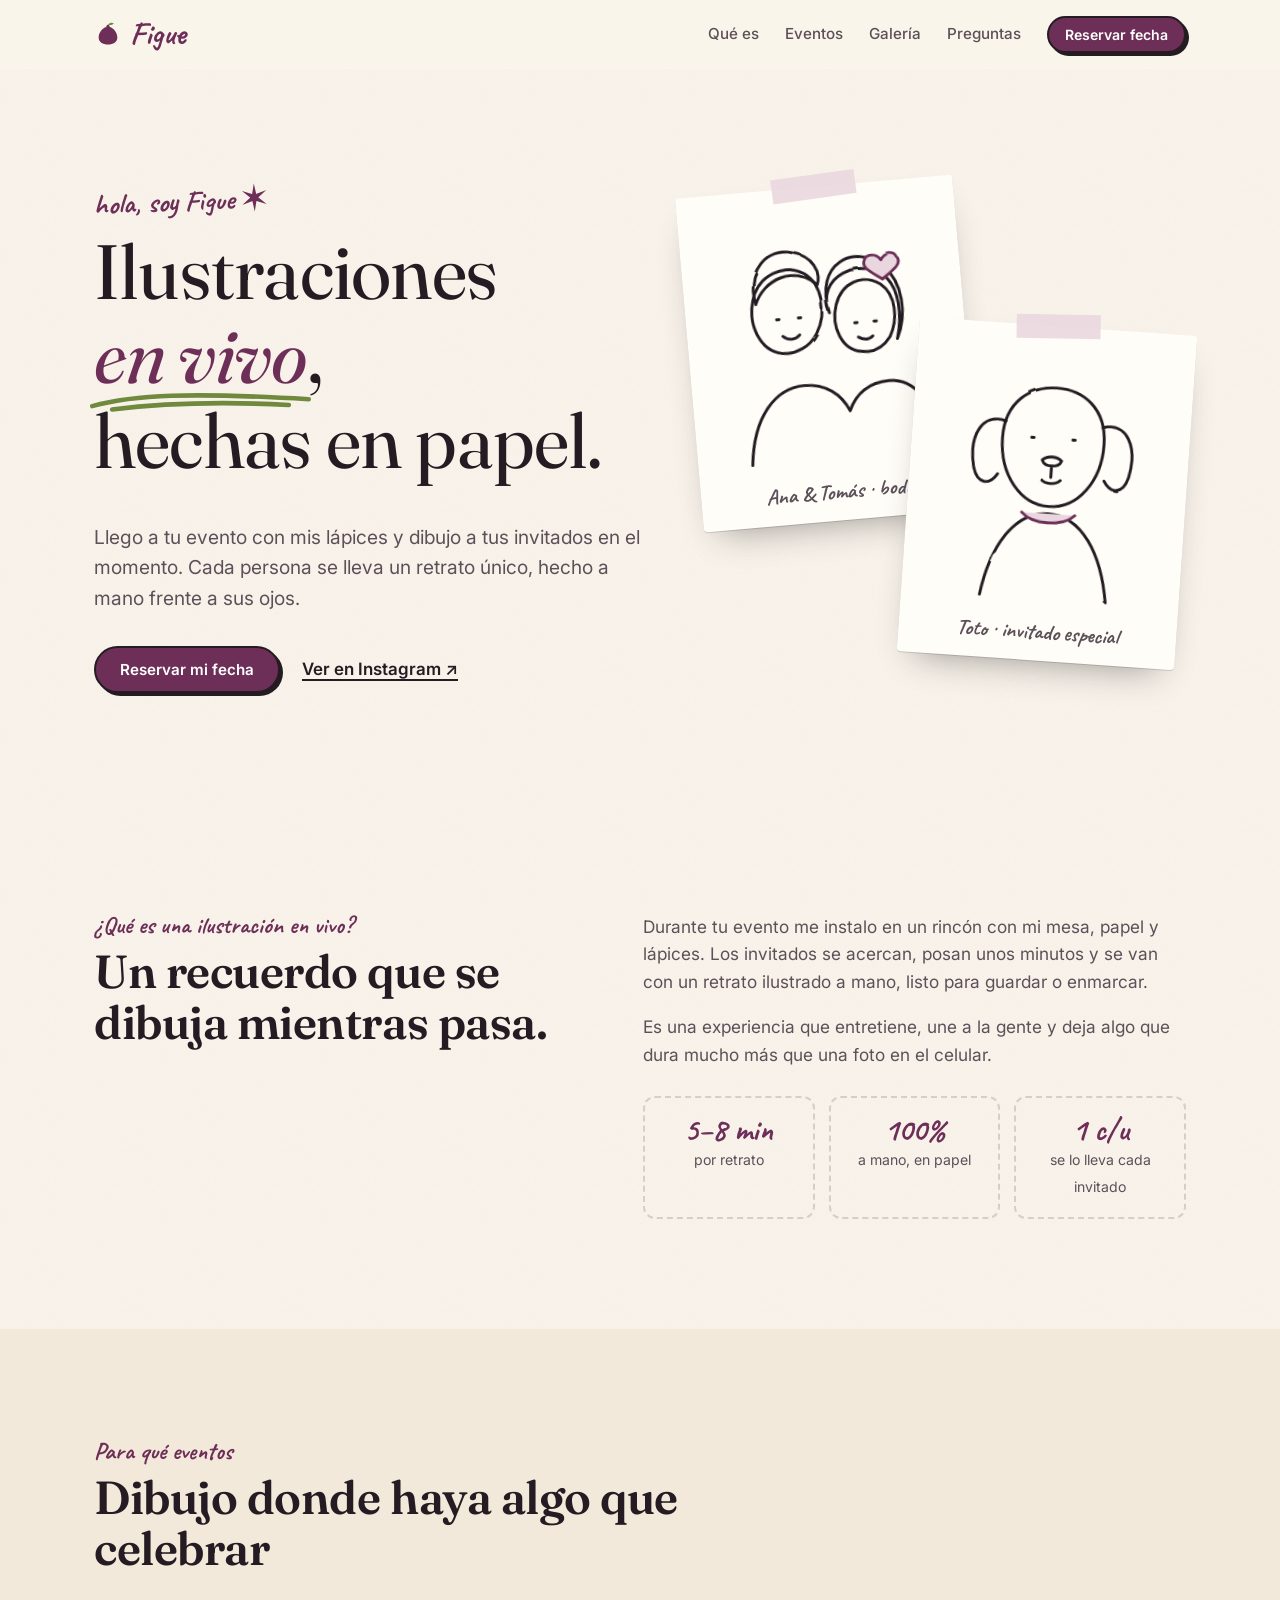
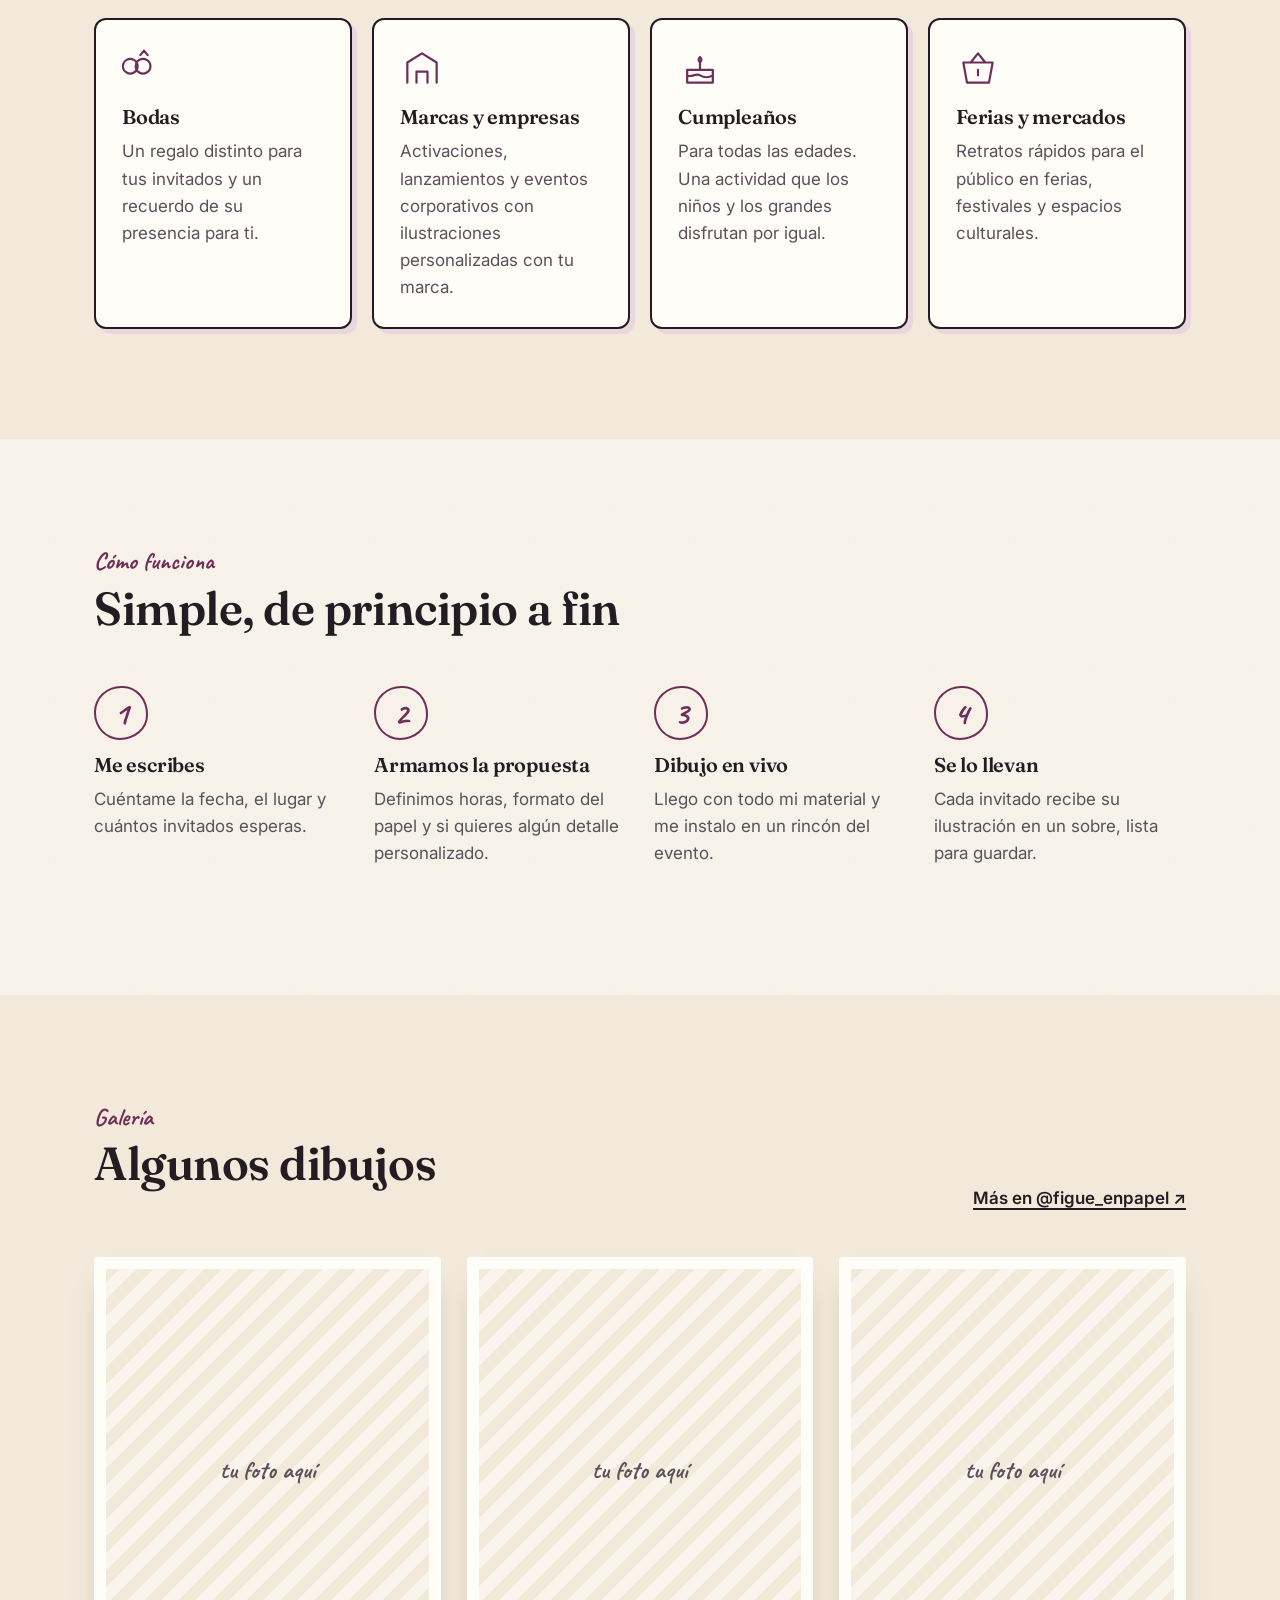
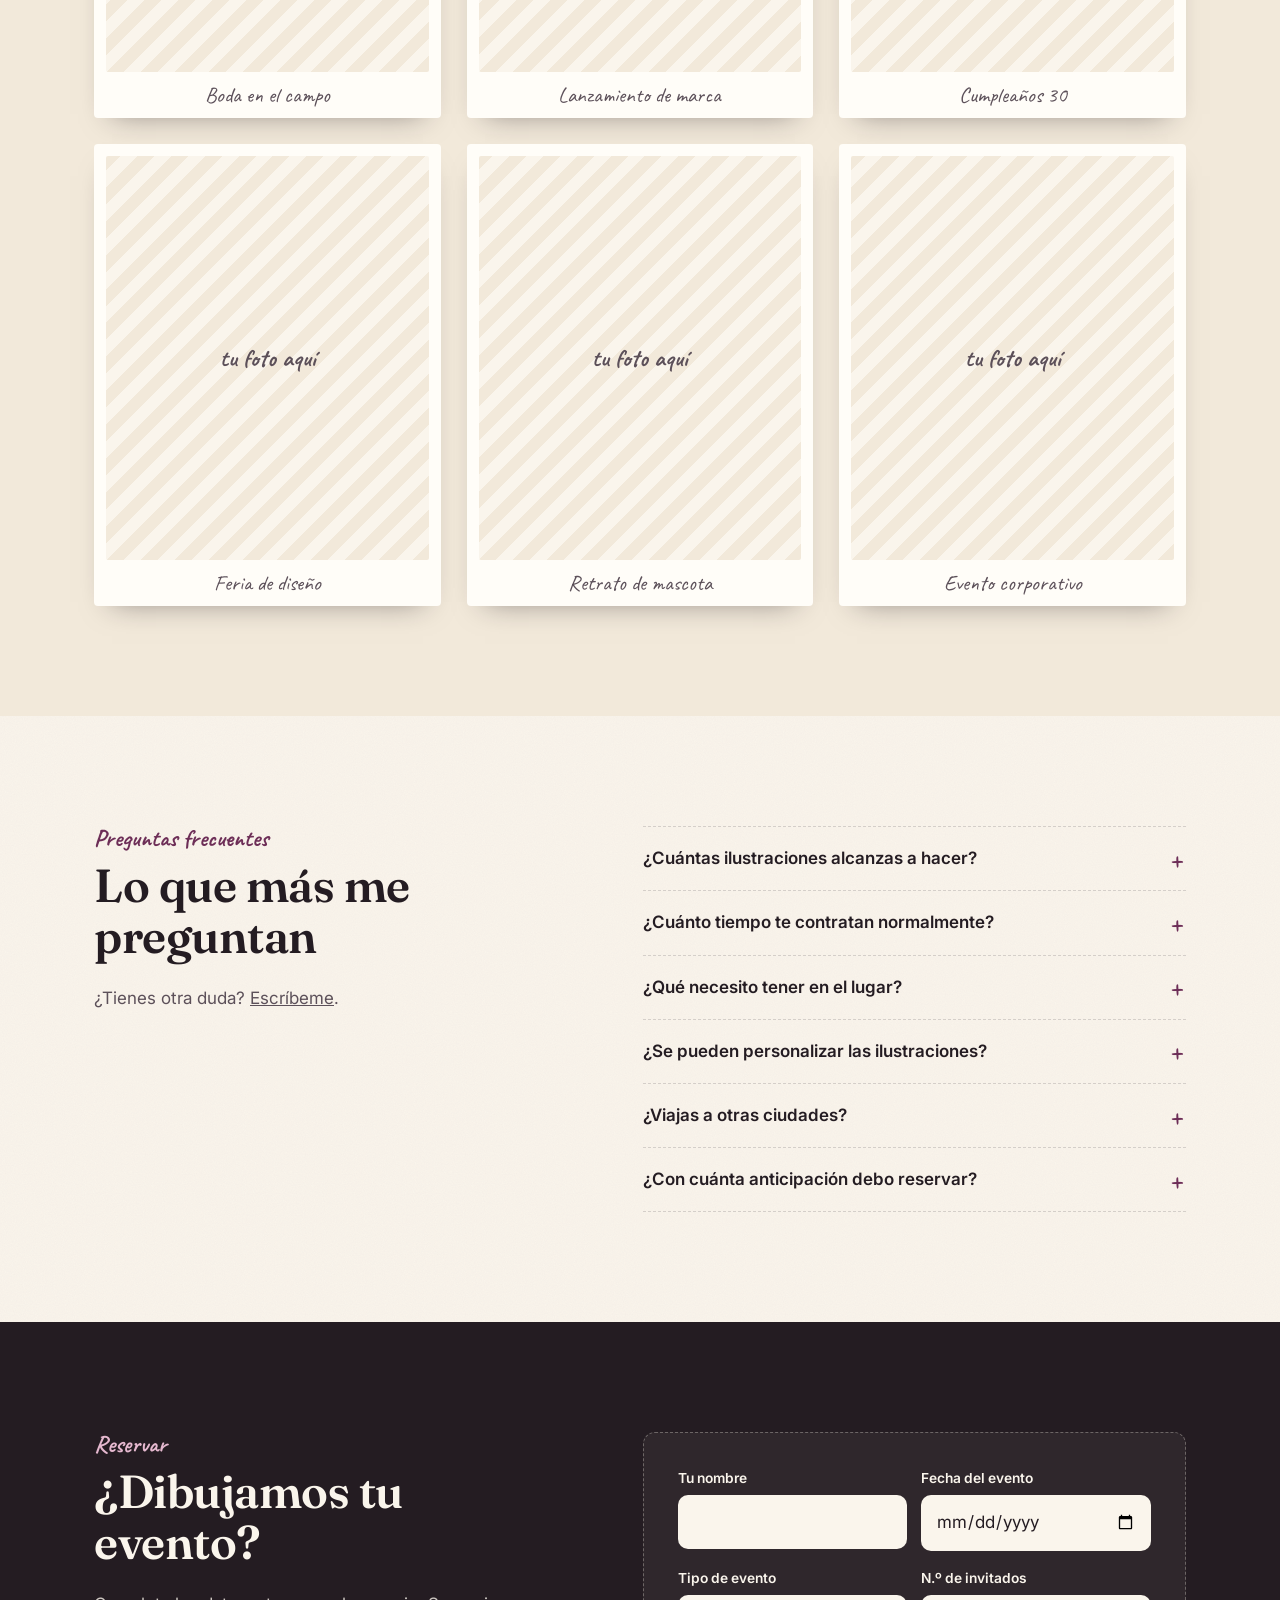
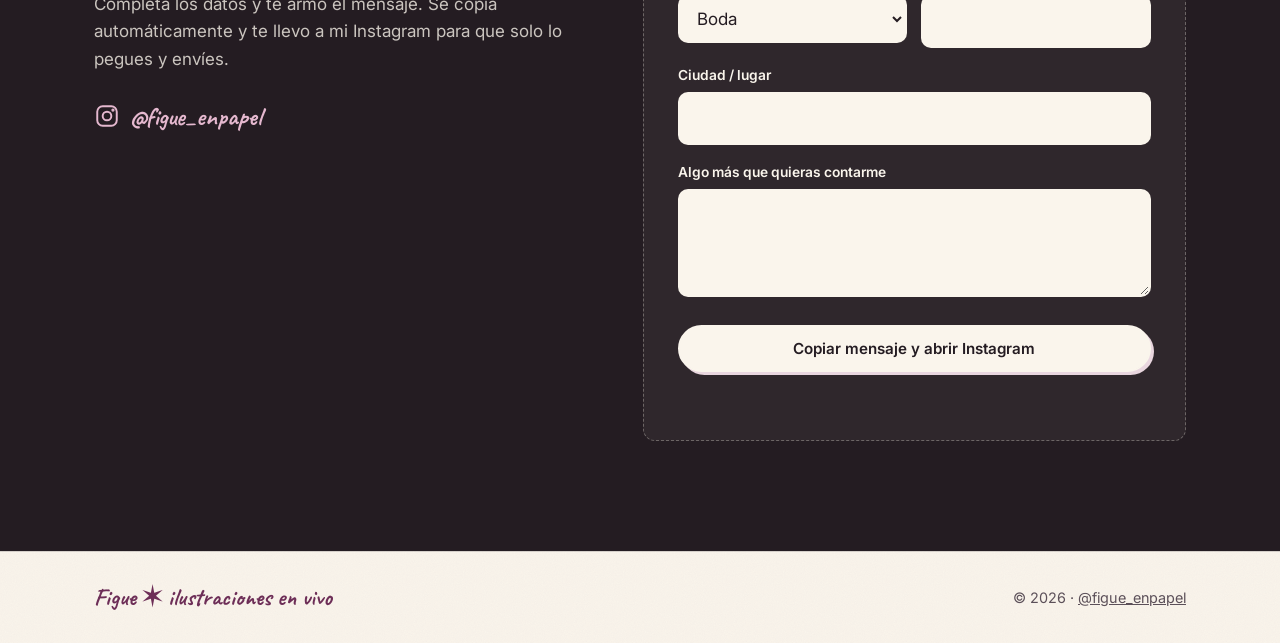
==== figue/index.html @ 2aced339 "Sitio web de Figue: ilustraciones en vivo Co-Authored-By: Claude Opus 5.5 <noreply@anthropic.com> Cl" ====
<!doctype html>
<html lang="es">
<head>
  <meta charset="utf-8">
  <meta name="viewport" content="width=device-width, initial-scale=1">
  <title>Figue — Ilustraciones en vivo</title>
  <meta name="description" content="Figue dibuja a tus invitados en vivo, en papel. Ilustraciones en vivo para bodas, eventos de marca, cumpleaños y celebraciones.">
  <meta property="og:title" content="Figue — Ilustraciones en vivo">
  <meta property="og:description" content="Retratos dibujados a mano, en vivo, durante tu evento. Un recuerdo en papel para cada invitado.">
  <meta property="og:type" content="website">
  <link rel="icon" href="favicon.svg" type="image/svg+xml">
  <link rel="preconnect" href="https://fonts.googleapis.com">
  <link rel="preconnect" href="https://fonts.gstatic.com" crossorigin>
  <link href="https://fonts.googleapis.com/css2?family=Caveat:wght@500;700&family=Fraunces:ital,opsz,wght@0,9..144,400;0,9..144,600;1,9..144,400&family=Inter:wght@400;500;600&display=swap" rel="stylesheet">
  <link rel="stylesheet" href="styles.css">
</head>
<body>
  <a class="skip" href="#contenido">Saltar al contenido</a>

  <!-- Trazos reutilizables -->
  <svg width="0" height="0" style="position:absolute" aria-hidden="true">
    <defs>
      <filter id="rough"><feTurbulence type="fractalNoise" baseFrequency=".03" numOctaves="2" seed="4"/><feDisplacementMap in="SourceGraphic" scale="2.2"/></filter>
    </defs>
  </svg>

  <header class="nav" id="top">
    <div class="wrap nav__inner">
      <a href="#top" class="brand" aria-label="Figue, inicio">
        <svg class="brand__fig" viewBox="0 0 48 48" aria-hidden="true"><path d="M24 8c-2 0-3 2-3 4-7 2-13 10-13 18 0 8 7 12 16 12s16-4 16-12c0-8-6-16-13-18 0-2-1-4-3-4z" fill="currentColor"/><path d="M24 8c3-4 8-4 10-2-3 3-7 3-10 2z" fill="var(--leaf)"/></svg>
        Figue
      </a>
      <button class="nav__toggle" aria-expanded="false" aria-controls="menu" aria-label="Abrir menú"><span></span><span></span></button>
      <nav id="menu" class="nav__menu" aria-label="Principal">
        <a href="#que-es">Qué es</a>
        <a href="#eventos">Eventos</a>
        <a href="#galeria">Galería</a>
        <a href="#preguntas">Preguntas</a>
        <a href="#reservar" class="btn btn--small">Reservar fecha</a>
      </nav>
    </div>
  </header>

  <main id="contenido">
    <!-- HERO -->
    <section class="hero">
      <div class="wrap hero__inner">
        <div class="hero__text">
          <p class="hand hero__kicker">hola, soy Figue ✶</p>
          <h1>Ilustraciones <span class="underline">en vivo</span>,<br>hechas en papel.</h1>
          <p class="hero__lead">Llego a tu evento con mis lápices y dibujo a tus invitados en el momento. Cada persona se lleva un retrato único, hecho a mano frente a sus ojos.</p>
          <div class="hero__cta">
            <a href="#reservar" class="btn">Reservar mi fecha</a>
            <a href="https://www.instagram.com/figue_enpapel/" class="link" target="_blank" rel="noopener">Ver en Instagram ↗</a>
          </div>
        </div>
        <div class="hero__art" aria-hidden="true">
          <figure class="paper paper--a">
            <span class="tape"></span>
            <svg viewBox="0 0 200 220" class="sketch">
              <!-- pareja -->
              <path d="M62 120c-18-4-26-26-20-46 6-20 28-28 44-18 14 10 16 34 6 50-6 10-18 16-30 14z"/>
              <path d="M44 78c8-20 34-30 52-12 4-10-2-24-18-28-20-6-40 10-34 40z"/>
              <path d="M60 92h2M78 92h2M64 106c4 4 10 4 14 0"/>
              <path d="M128 124c-16-2-24-22-18-40 6-18 24-24 38-14 12 10 12 30 4 44-6 8-14 12-24 10z"/>
              <path d="M104 90c-10-30 30-46 50-24 8 10 10 30 4 50 10-20 8-46-6-60-22-22-58-8-48 34z"/>
              <path d="M124 100h2M140 100h2M126 112c4 3 9 3 12 0"/>
              <path d="M30 210c4-40 24-62 48-62 18 0 30 10 36 24 6-14 18-22 34-22 22 0 36 22 40 60"/>
              <path d="M150 50c4-6 12-6 14 0 2 6-6 10-14 16-8-6-16-10-14-16 2-6 10-6 14 0z" class="accent"/>
            </svg>
            <figcaption class="hand">Ana & Tomás · boda</figcaption>
          </figure>
          <figure class="paper paper--b">
            <span class="tape"></span>
            <svg viewBox="0 0 200 220" class="sketch">
              <!-- perro -->
              <path d="M60 80c0-30 20-44 42-44s42 14 42 44c0 30-18 54-42 54S60 110 60 80z"/>
              <path d="M62 66c-20-6-30 14-24 40 4 14 14 14 20 4M142 66c20-6 30 14 24 40-4 14-14 14-20 4"/>
              <path d="M84 78h2M118 78h2"/>
              <path d="M94 96c4-4 12-4 16 0-2 6-14 6-16 0zM102 102v8M94 112c4 4 12 4 16 0"/>
              <path d="M50 210c6-40 24-70 52-70s46 30 52 70"/>
              <path d="M80 140c10 10 34 10 44 0" class="accent"/>
            </svg>
            <figcaption class="hand">Toto · invitado especial</figcaption>
          </figure>
        </div>
      </div>
    </section>

    <!-- QUÉ ES -->
    <section class="section" id="que-es">
      <div class="wrap split">
        <div>
          <p class="eyebrow">¿Qué es una ilustración en vivo?</p>
          <h2>Un recuerdo que se dibuja mientras pasa.</h2>
        </div>
        <div class="prose">
          <p>Durante tu evento me instalo en un rincón con mi mesa, papel y lápices. Los invitados se acercan, posan unos minutos y se van con un retrato ilustrado a mano, listo para guardar o enmarcar.</p>
          <p>Es una experiencia que entretiene, une a la gente y deja algo que dura mucho más que una foto en el celular.</p>
          <ul class="facts">
            <li><strong class="hand">5–8 min</strong><span>por retrato</span></li>
            <li><strong class="hand">100%</strong><span>a mano, en papel</span></li>
            <li><strong class="hand">1 c/u</strong><span>se lo lleva cada invitado</span></li>
          </ul>
        </div>
      </div>
    </section>

    <!-- EVENTOS -->
    <section class="section section--tint" id="eventos">
      <div class="wrap">
        <header class="section__head">
          <p class="eyebrow">Para qué eventos</p>
          <h2>Dibujo donde haya algo que celebrar</h2>
        </header>
        <div class="events">
          <article class="event">
            <svg viewBox="0 0 48 48" class="event__icon" aria-hidden="true"><path d="M17 22a8 8 0 1 0 0 .1M31 22a8 8 0 1 0 0 .1M20 10l4-5 4 5"/></svg>
            <h3>Bodas</h3>
            <p>Un regalo distinto para tus invitados y un recuerdo de su presencia para ti.</p>
          </article>
          <article class="event">
            <svg viewBox="0 0 48 48" class="event__icon" aria-hidden="true"><path d="M8 40V18l16-10 16 10v22M18 40V28h12v12"/></svg>
            <h3>Marcas y empresas</h3>
            <p>Activaciones, lanzamientos y eventos corporativos con ilustraciones personalizadas con tu marca.</p>
          </article>
          <article class="event">
            <svg viewBox="0 0 48 48" class="event__icon" aria-hidden="true"><path d="M10 40V26h28v14zM10 32c5 3 9-3 14 0s9 3 14 0M24 26v-8M24 12c-2 2-2 4 0 6 2-2 2-4 0-6z"/></svg>
            <h3>Cumpleaños</h3>
            <p>Para todas las edades. Una actividad que los niños y los grandes disfrutan por igual.</p>
          </article>
          <article class="event">
            <svg viewBox="0 0 48 48" class="event__icon" aria-hidden="true"><path d="M8 18h32l-4 22H12zM16 18l8-10 8 10M24 26v6"/></svg>
            <h3>Ferias y mercados</h3>
            <p>Retratos rápidos para el público en ferias, festivales y espacios culturales.</p>
          </article>
        </div>
      </div>
    </section>

    <!-- CÓMO FUNCIONA -->
    <section class="section" id="como">
      <div class="wrap">
        <header class="section__head">
          <p class="eyebrow">Cómo funciona</p>
          <h2>Simple, de principio a fin</h2>
        </header>
        <ol class="steps">
          <li><span class="hand step__n">1</span><h3>Me escribes</h3><p>Cuéntame la fecha, el lugar y cuántos invitados esperas.</p></li>
          <li><span class="hand step__n">2</span><h3>Armamos la propuesta</h3><p>Definimos horas, formato del papel y si quieres algún detalle personalizado.</p></li>
          <li><span class="hand step__n">3</span><h3>Dibujo en vivo</h3><p>Llego con todo mi material y me instalo en un rincón del evento.</p></li>
          <li><span class="hand step__n">4</span><h3>Se lo llevan</h3><p>Cada invitado recibe su ilustración en un sobre, lista para guardar.</p></li>
        </ol>
      </div>
    </section>

    <!-- GALERÍA -->
    <section class="section section--tint" id="galeria">
      <div class="wrap">
        <header class="section__head section__head--row">
          <div>
            <p class="eyebrow">Galería</p>
            <h2>Algunos dibujos</h2>
          </div>
          <a href="https://www.instagram.com/figue_enpapel/" class="link" target="_blank" rel="noopener">Más en @figue_enpapel ↗</a>
        </header>
        <!-- Reemplaza cada .shot por una <img src="img/....jpg" alt="..."> con fotos reales -->
        <div class="gallery">
          <figure class="shot"><div class="shot__ph"><span class="hand">tu foto aquí</span></div><figcaption>Boda en el campo</figcaption></figure>
          <figure class="shot"><div class="shot__ph"><span class="hand">tu foto aquí</span></div><figcaption>Lanzamiento de marca</figcaption></figure>
          <figure class="shot"><div class="shot__ph"><span class="hand">tu foto aquí</span></div><figcaption>Cumpleaños 30</figcaption></figure>
          <figure class="shot"><div class="shot__ph"><span class="hand">tu foto aquí</span></div><figcaption>Feria de diseño</figcaption></figure>
          <figure class="shot"><div class="shot__ph"><span class="hand">tu foto aquí</span></div><figcaption>Retrato de mascota</figcaption></figure>
          <figure class="shot"><div class="shot__ph"><span class="hand">tu foto aquí</span></div><figcaption>Evento corporativo</figcaption></figure>
        </div>
      </div>
    </section>

    <!-- PREGUNTAS -->
    <section class="section" id="preguntas">
      <div class="wrap split">
        <div>
          <p class="eyebrow">Preguntas frecuentes</p>
          <h2>Lo que más me preguntan</h2>
          <p class="muted">¿Tienes otra duda? <a href="#reservar">Escríbeme</a>.</p>
        </div>
        <div class="faq">
          <details>
            <summary>¿Cuántas ilustraciones alcanzas a hacer?</summary>
            <p>Entre 8 y 12 retratos individuales por hora, aproximadamente. Los dibujos de parejas o grupos toman un poco más.</p>
          </details>
          <details>
            <summary>¿Cuánto tiempo te contratan normalmente?</summary>
            <p>Lo más común son entre 2 y 4 horas. Te ayudo a calcularlo según la cantidad de invitados.</p>
          </details>
          <details>
            <summary>¿Qué necesito tener en el lugar?</summary>
            <p>Solo una mesa pequeña, dos sillas y buena luz. Yo llevo todos los materiales.</p>
          </details>
          <details>
            <summary>¿Se pueden personalizar las ilustraciones?</summary>
            <p>Sí. Puedo usar papel con el nombre de los novios, la fecha del evento o el logo de tu marca.</p>
          </details>
          <details>
            <summary>¿Viajas a otras ciudades?</summary>
            <p>Sí, consulta disponibilidad. Los traslados se cotizan aparte.</p>
          </details>
          <details>
            <summary>¿Con cuánta anticipación debo reservar?</summary>
            <p>Lo ideal es con uno a tres meses de anticipación, sobre todo en temporada alta. Igual pregúntame si es antes.</p>
          </details>
        </div>
      </div>
    </section>

    <!-- RESERVAR -->
    <section class="section section--ink" id="reservar">
      <div class="wrap split">
        <div>
          <p class="eyebrow">Reservar</p>
          <h2>¿Dibujamos tu evento?</h2>
          <p>Completa los datos y te armo el mensaje. Se copia automáticamente y te llevo a mi Instagram para que solo lo pegues y envíes.</p>
          <a class="ig" href="https://ig.me/m/figue_enpapel" target="_blank" rel="noopener">
            <svg viewBox="0 0 24 24" aria-hidden="true"><rect x="3" y="3" width="18" height="18" rx="5"/><circle cx="12" cy="12" r="4"/><circle cx="17.5" cy="6.5" r=".6" fill="currentColor"/></svg>
            @figue_enpapel
          </a>
        </div>
        <form class="form" id="booking" novalidate>
          <div class="row">
            <div class="field">
              <label for="nombre">Tu nombre</label>
              <input id="nombre" name="nombre" autocomplete="name" required>
            </div>
            <div class="field">
              <label for="fecha">Fecha del evento</label>
              <input id="fecha" name="fecha" type="date" required>
            </div>
          </div>
          <div class="row">
            <div class="field">
              <label for="tipo">Tipo de evento</label>
              <select id="tipo" name="tipo">
                <option>Boda</option>
                <option>Evento de marca / empresa</option>
                <option>Cumpleaños</option>
                <option>Feria o mercado</option>
                <option>Otro</option>
              </select>
            </div>
            <div class="field">
              <label for="invitados">N.º de invitados</label>
              <input id="invitados" name="invitados" type="number" min="1" inputmode="numeric">
            </div>
          </div>
          <div class="field">
            <label for="lugar">Ciudad / lugar</label>
            <input id="lugar" name="lugar" required>
          </div>
          <div class="field">
            <label for="mensaje">Algo más que quieras contarme</label>
            <textarea id="mensaje" name="mensaje" rows="3"></textarea>
          </div>
          <button class="btn btn--light" type="submit">Copiar mensaje y abrir Instagram</button>
          <p class="form__status" role="status" aria-live="polite"></p>
          <pre class="form__preview" hidden></pre>
        </form>
      </div>
    </section>
  </main>

  <footer class="footer">
    <div class="wrap footer__inner">
      <span class="hand footer__sig">Figue ✶ ilustraciones en vivo</span>
      <span>© <span id="year">2026</span> · <a href="https://www.instagram.com/figue_enpapel/" target="_blank" rel="noopener">@figue_enpapel</a></span>
    </div>
  </footer>

  <script src="script.js"></script>
</body>
</html>
---- figue/styles.css ----
:root {
  --paper: #faf5ec;
  --paper-2: #f2e9da;
  --ink: #241c22;
  --ink-soft: #5c5059;
  --fig: #6d2e57;
  --fig-soft: #e9d6df;
  --leaf: #6f8a3c;
  --line: rgba(36, 28, 34, .16);
  --radius: 12px;
  --hand: "Caveat", "Comic Sans MS", cursive;
  --serif: "Fraunces", Georgia, serif;
  --sans: "Inter", system-ui, -apple-system, sans-serif;
}

*, *::before, *::after { box-sizing: border-box; }
html { scroll-behavior: smooth; scroll-padding-top: 76px; }
body {
  margin: 0; font: 17px/1.6 var(--sans); color: var(--ink); background: var(--paper);
  -webkit-font-smoothing: antialiased;
  /* grano de papel */
  background-image: url("data:image/svg+xml,%3Csvg xmlns='http://www.w3.org/2000/svg' width='160' height='160'%3E%3Cfilter id='n'%3E%3CfeTurbulence type='fractalNoise' baseFrequency='.9' numOctaves='2'/%3E%3CfeColorMatrix values='0 0 0 0 0.3 0 0 0 0 0.2 0 0 0 0 0.2 0 0 0 .05 0'/%3E%3C/filter%3E%3Crect width='100%25' height='100%25' filter='url(%23n)'/%3E%3C/svg%3E");
}
a { color: inherit; }
img, svg { display: block; max-width: 100%; }
h1, h2, h3 { font-family: var(--serif); font-weight: 600; line-height: 1.1; margin: 0 0 .5em; letter-spacing: -.01em; }
h1 { font-size: clamp(2.6rem, 6.4vw, 4.8rem); font-weight: 400; }
h2 { font-size: clamp(1.9rem, 4vw, 2.9rem); }
h3 { font-size: 1.25rem; }
p { margin: 0 0 1em; }
.hand { font-family: var(--hand); font-weight: 700; }
.muted { color: var(--ink-soft); }
.wrap { max-width: 1140px; margin: 0 auto; padding: 0 24px; }
.skip { position: absolute; left: -999px; top: 8px; background: var(--ink); color: #fff; padding: 8px 14px; border-radius: 8px; z-index: 100; }
.skip:focus { left: 8px; }
:focus-visible { outline: 2px dashed var(--fig); outline-offset: 3px; }

.eyebrow { font: 700 1.5rem/1 var(--hand); color: var(--fig); margin-bottom: .6rem; }

.btn {
  display: inline-flex; align-items: center; justify-content: center;
  background: var(--fig); color: #fff; border: 2px solid var(--ink);
  padding: 12px 24px; border-radius: 999px; font: 600 .95rem var(--sans);
  text-decoration: none; cursor: pointer; box-shadow: 3px 3px 0 var(--ink);
  transition: transform .15s, box-shadow .15s;
}
.btn:hover { transform: translate(-1px, -1px); box-shadow: 4px 4px 0 var(--ink); }
.btn:active { transform: translate(2px, 2px); box-shadow: 1px 1px 0 var(--ink); }
.btn--small { padding: 8px 16px; font-size: .88rem; }
.btn--light { background: var(--paper); color: var(--ink); border-color: var(--paper); box-shadow: 3px 3px 0 var(--fig-soft); }
.btn--light:hover { box-shadow: 4px 4px 0 var(--fig-soft); }
.link { font-weight: 600; text-decoration-thickness: 1.5px; text-underline-offset: 4px; }
.link:hover { color: var(--fig); }

/* Nav */
.nav { position: sticky; top: 0; z-index: 50; background: rgba(250, 245, 236, .9); backdrop-filter: blur(8px); border-bottom: 1px solid transparent; transition: border-color .2s; }
.nav.is-scrolled { border-bottom-color: var(--line); }
.nav__inner { display: flex; align-items: center; justify-content: space-between; height: 68px; }
.brand { display: flex; align-items: center; gap: 8px; font: 700 2rem/1 var(--hand); text-decoration: none; color: var(--fig); }
.brand__fig { width: 28px; height: 28px; color: var(--fig); }
.nav__menu { display: flex; align-items: center; gap: 26px; }
.nav__menu a:not(.btn) { text-decoration: none; font-weight: 500; font-size: .95rem; color: var(--ink-soft); }
.nav__menu a:not(.btn):hover { color: var(--fig); }
.nav__toggle { display: none; }
@media (max-width: 760px) {
  .nav__toggle { display: grid; gap: 6px; background: none; border: 0; padding: 10px; cursor: pointer; }
  .nav__toggle span { width: 24px; height: 2px; background: var(--ink); transition: transform .25s; }
  .nav__toggle[aria-expanded="true"] span:first-child { transform: translateY(4px) rotate(45deg); }
  .nav__toggle[aria-expanded="true"] span:last-child { transform: translateY(-4px) rotate(-45deg); }
  .nav__menu { position: absolute; top: 68px; left: 0; right: 0; flex-direction: column; align-items: flex-start; gap: 18px; padding: 24px; background: var(--paper); border-bottom: 1px solid var(--line); opacity: 0; visibility: hidden; transform: translateY(-6px); transition: .2s; }
  .nav__menu.is-open { opacity: 1; visibility: visible; transform: none; }
}

/* Hero */
.hero { padding: clamp(56px, 9vw, 110px) 0 clamp(64px, 9vw, 110px); overflow: hidden; }
.hero__inner { display: grid; grid-template-columns: 1.1fr 1fr; gap: 48px; align-items: center; }
.hero__kicker { font-size: 1.8rem; color: var(--fig); margin-bottom: .3rem; transform: rotate(-2deg); display: inline-block; }
.hero__lead { font-size: clamp(1.05rem, 1.5vw, 1.2rem); color: var(--ink-soft); max-width: 46ch; margin: 1.2rem 0 2rem; }
.hero__cta { display: flex; flex-wrap: wrap; gap: 22px; align-items: center; }
.underline { position: relative; white-space: nowrap; font-style: italic; color: var(--fig); }
.underline::after {
  content: ""; position: absolute; left: -2%; right: -2%; bottom: -.12em; height: .3em;
  background: url("data:image/svg+xml,%3Csvg xmlns='http://www.w3.org/2000/svg' viewBox='0 0 200 20' preserveAspectRatio='none'%3E%3Cpath d='M2 14C40 4 90 2 198 8M20 17c50-6 100-7 160-4' fill='none' stroke='%236f8a3c' stroke-width='4' stroke-linecap='round'/%3E%3C/svg%3E") no-repeat center / 100% 100%;
}
.hero__art { position: relative; min-height: 500px; }
.paper { position: absolute; margin: 0; background: #fffdf8; padding: 18px 18px 12px; border-radius: 4px; box-shadow: 0 1px 0 var(--line), 0 18px 36px -18px rgba(36, 28, 34, .45); width: 56%; transition: transform .3s; }
.paper--a { left: 0; top: 0; transform: rotate(-5deg); }
.paper--b { right: 0; top: 28%; transform: rotate(4deg); }
.paper:hover { transform: rotate(0) scale(1.02); z-index: 2; }
.paper figcaption { text-align: center; font-size: 1.35rem; color: var(--ink-soft); margin-top: 4px; }
.tape { position: absolute; top: -12px; left: 50%; width: 84px; height: 24px; transform: translateX(-50%) rotate(-3deg); background: rgba(233, 214, 223, .85); }
.sketch { width: 100%; aspect-ratio: 200/220; fill: none; stroke: var(--ink); stroke-width: 2.4; stroke-linecap: round; stroke-linejoin: round; filter: url(#rough); }
.sketch .accent { stroke: var(--fig); fill: var(--fig-soft); }
.sketch path { stroke-dasharray: 600; stroke-dashoffset: 600; animation: draw 2.4s ease forwards; }
.paper--b .sketch path { animation-delay: .8s; }
@keyframes draw { to { stroke-dashoffset: 0; } }
@media (max-width: 860px) {
  .hero__inner { grid-template-columns: 1fr; }
  .hero__art { min-height: 0; aspect-ratio: 1 / 1.05; max-width: 460px; width: 100%; margin: 0 auto; }
}

/* Sections */
.section { padding: clamp(68px, 9vw, 110px) 0; }
.section--tint { background: var(--paper-2); }
.section--ink { background: var(--ink); color: var(--paper); }
.section--ink .eyebrow { color: #e5b8cf; }
.section--ink p { color: rgba(250, 245, 236, .78); }
.section__head { margin-bottom: 44px; max-width: 640px; }
.section__head--row { max-width: none; display: flex; flex-wrap: wrap; justify-content: space-between; align-items: flex-end; gap: 16px; }
.split { display: grid; grid-template-columns: 1fr 1.15fr; gap: clamp(32px, 6vw, 88px); align-items: start; }
@media (max-width: 860px) { .split { grid-template-columns: 1fr; } }
.prose p { color: var(--ink-soft); font-size: 1.08rem; }

.facts { list-style: none; padding: 0; margin: 28px 0 0; display: grid; grid-template-columns: repeat(3, 1fr); gap: 14px; }
.facts li { border: 2px dashed var(--line); border-radius: var(--radius); padding: 16px; text-align: center; }
.facts strong { display: block; font-size: 2rem; line-height: 1; color: var(--fig); }
.facts span { font-size: .88rem; color: var(--ink-soft); }
@media (max-width: 480px) { .facts { grid-template-columns: 1fr; } }

/* Events */
.events { display: grid; grid-template-columns: repeat(auto-fit, minmax(230px, 1fr)); gap: 20px; }
.event { background: #fffdf8; border: 2px solid var(--ink); border-radius: var(--radius); padding: 26px; box-shadow: 5px 5px 0 var(--fig-soft); transition: transform .2s; }
.event:nth-child(even) { transform: rotate(.6deg); }
.event:nth-child(odd) { transform: rotate(-.6deg); }
.event:hover { transform: rotate(0) translateY(-3px); }
.event__icon { width: 44px; height: 44px; fill: none; stroke: var(--fig); stroke-width: 2.4; stroke-linecap: round; stroke-linejoin: round; margin-bottom: 16px; }
.event p { color: var(--ink-soft); margin: 0; }

/* Steps */
.steps { list-style: none; margin: 0; padding: 0; display: grid; grid-template-columns: repeat(auto-fit, minmax(220px, 1fr)); gap: 28px; }
.steps li { position: relative; padding-top: 8px; }
.step__n { display: grid; place-items: center; width: 54px; height: 54px; font-size: 2rem; color: var(--fig); border: 2px solid var(--fig); border-radius: 50% 46% 52% 48% / 48% 52% 46% 50%; margin-bottom: 14px; }
.steps p { color: var(--ink-soft); }

/* Gallery */
.gallery { display: grid; grid-template-columns: repeat(auto-fill, minmax(260px, 1fr)); gap: 26px; }
.shot { margin: 0; background: #fffdf8; padding: 12px 12px 6px; border-radius: 4px; box-shadow: 0 14px 28px -18px rgba(36, 28, 34, .5); transition: transform .25s; }
.shot:nth-child(3n+1) { transform: rotate(-1.2deg); }
.shot:nth-child(3n+2) { transform: rotate(.8deg); }
.shot:nth-child(3n) { transform: rotate(-.4deg); }
.shot:hover { transform: rotate(0) scale(1.02); }
.shot img, .shot__ph { width: 100%; aspect-ratio: 4 / 5; object-fit: cover; border-radius: 2px; }
.shot__ph { display: grid; place-items: center; background: repeating-linear-gradient(-45deg, var(--paper-2) 0 12px, var(--paper) 12px 24px); color: var(--ink-soft); font-size: 1.5rem; }
.shot figcaption { font-family: var(--hand); font-size: 1.35rem; text-align: center; color: var(--ink-soft); padding-top: 6px; }

/* FAQ */
.faq details { border-bottom: 1.5px dashed var(--line); }
.faq details:first-child { border-top: 1.5px dashed var(--line); }
.faq summary { list-style: none; cursor: pointer; padding: 18px 36px 18px 0; position: relative; font-weight: 600; }
.faq summary::-webkit-details-marker { display: none; }
.faq summary::after { content: "+"; position: absolute; right: 4px; top: 50%; transform: translateY(-50%); font: 700 1.8rem/1 var(--hand); color: var(--fig); transition: transform .2s; }
.faq details[open] summary::after { transform: translateY(-50%) rotate(45deg); }
.faq details p { color: var(--ink-soft); margin: 0 0 18px; }

/* Booking */
.ig { display: inline-flex; align-items: center; gap: 10px; margin-top: 10px; font: 700 1.6rem var(--hand); color: #e5b8cf; text-decoration: none; }
.ig svg { width: 26px; height: 26px; fill: none; stroke: currentColor; stroke-width: 1.8; }
.ig:hover { color: var(--paper); }
.form { background: rgba(250, 245, 236, .05); border: 1.5px dashed rgba(250, 245, 236, .3); border-radius: var(--radius); padding: clamp(20px, 4vw, 34px); }
.row { display: grid; grid-template-columns: 1fr 1fr; gap: 14px; }
@media (max-width: 520px) { .row { grid-template-columns: 1fr; } }
.field { margin-bottom: 16px; }
.field label { display: block; font-size: .86rem; font-weight: 600; margin-bottom: 6px; color: var(--paper); }
.field input, .field select, .field textarea {
  width: 100%; font: inherit; color: var(--ink); background: var(--paper);
  border: 2px solid transparent; border-radius: 10px; padding: 11px 13px; color-scheme: light;
}
.field input:focus, .field select:focus, .field textarea:focus { outline: none; border-color: #e5b8cf; }
.field.has-error input { border-color: #ff8a80; }
.form .btn { width: 100%; margin-top: 4px; }
.form__status { margin: 14px 0 0; font-size: .92rem; min-height: 1.4em; }
.form__status.is-error { color: #ffb4ab !important; }
.form__status.is-ok { color: #c8e6a0 !important; }
.form__preview { white-space: pre-wrap; font: .88rem/1.5 var(--sans); background: rgba(250, 245, 236, .08); padding: 14px; border-radius: 8px; margin: 10px 0 0; color: var(--paper); }

/* Footer */
.footer { padding: 26px 0; border-top: 1px solid var(--line); font-size: .9rem; color: var(--ink-soft); }
.footer__inner { display: flex; flex-wrap: wrap; gap: 12px; justify-content: space-between; align-items: center; }
.footer__sig { font-size: 1.5rem; color: var(--fig); }
.footer a:hover { color: var(--fig); }

/* Aparición */
.reveal { opacity: 0; transform: translateY(16px); transition: opacity .7s ease, transform .7s ease; }
.reveal.is-visible { opacity: 1; transform: none; }

@media (prefers-reduced-motion: reduce) {
  html { scroll-behavior: auto; }
  .reveal { opacity: 1; transform: none; transition: none; }
  .sketch path { animation: none; stroke-dashoffset: 0; }
}
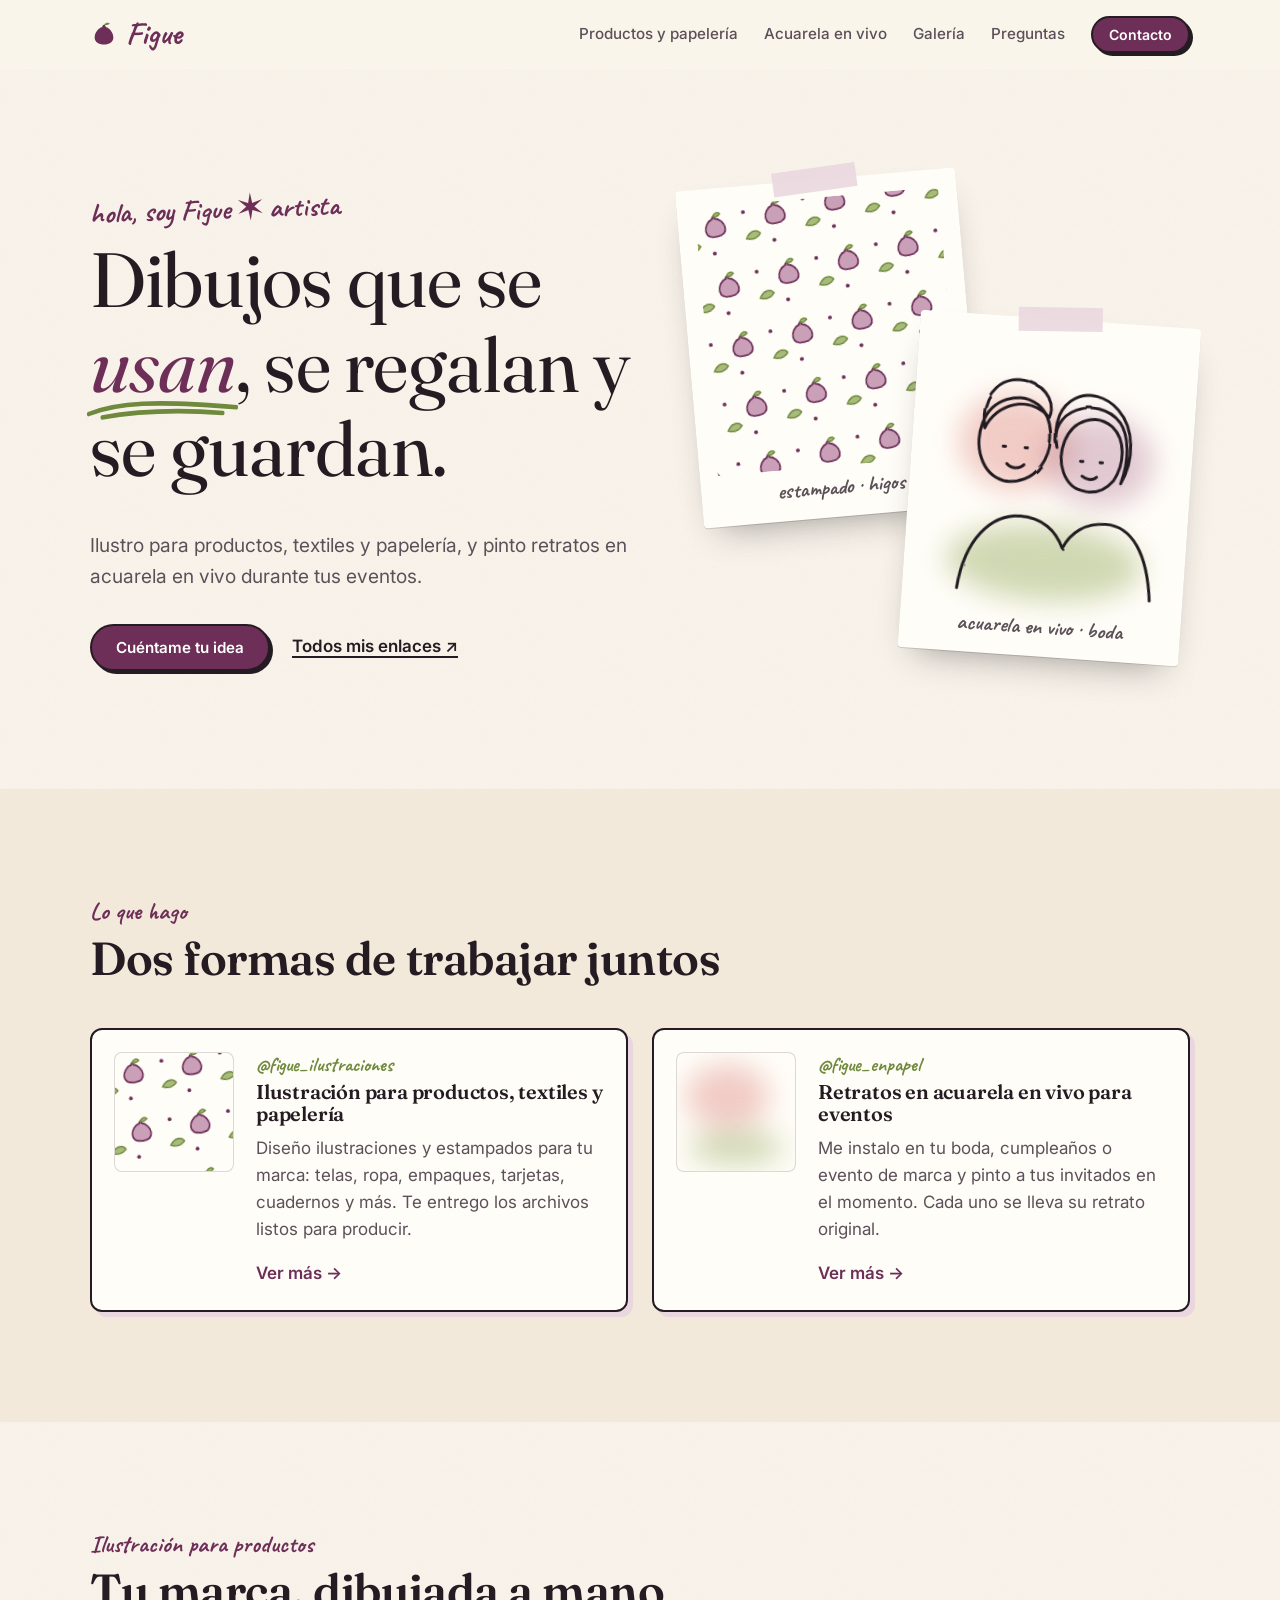
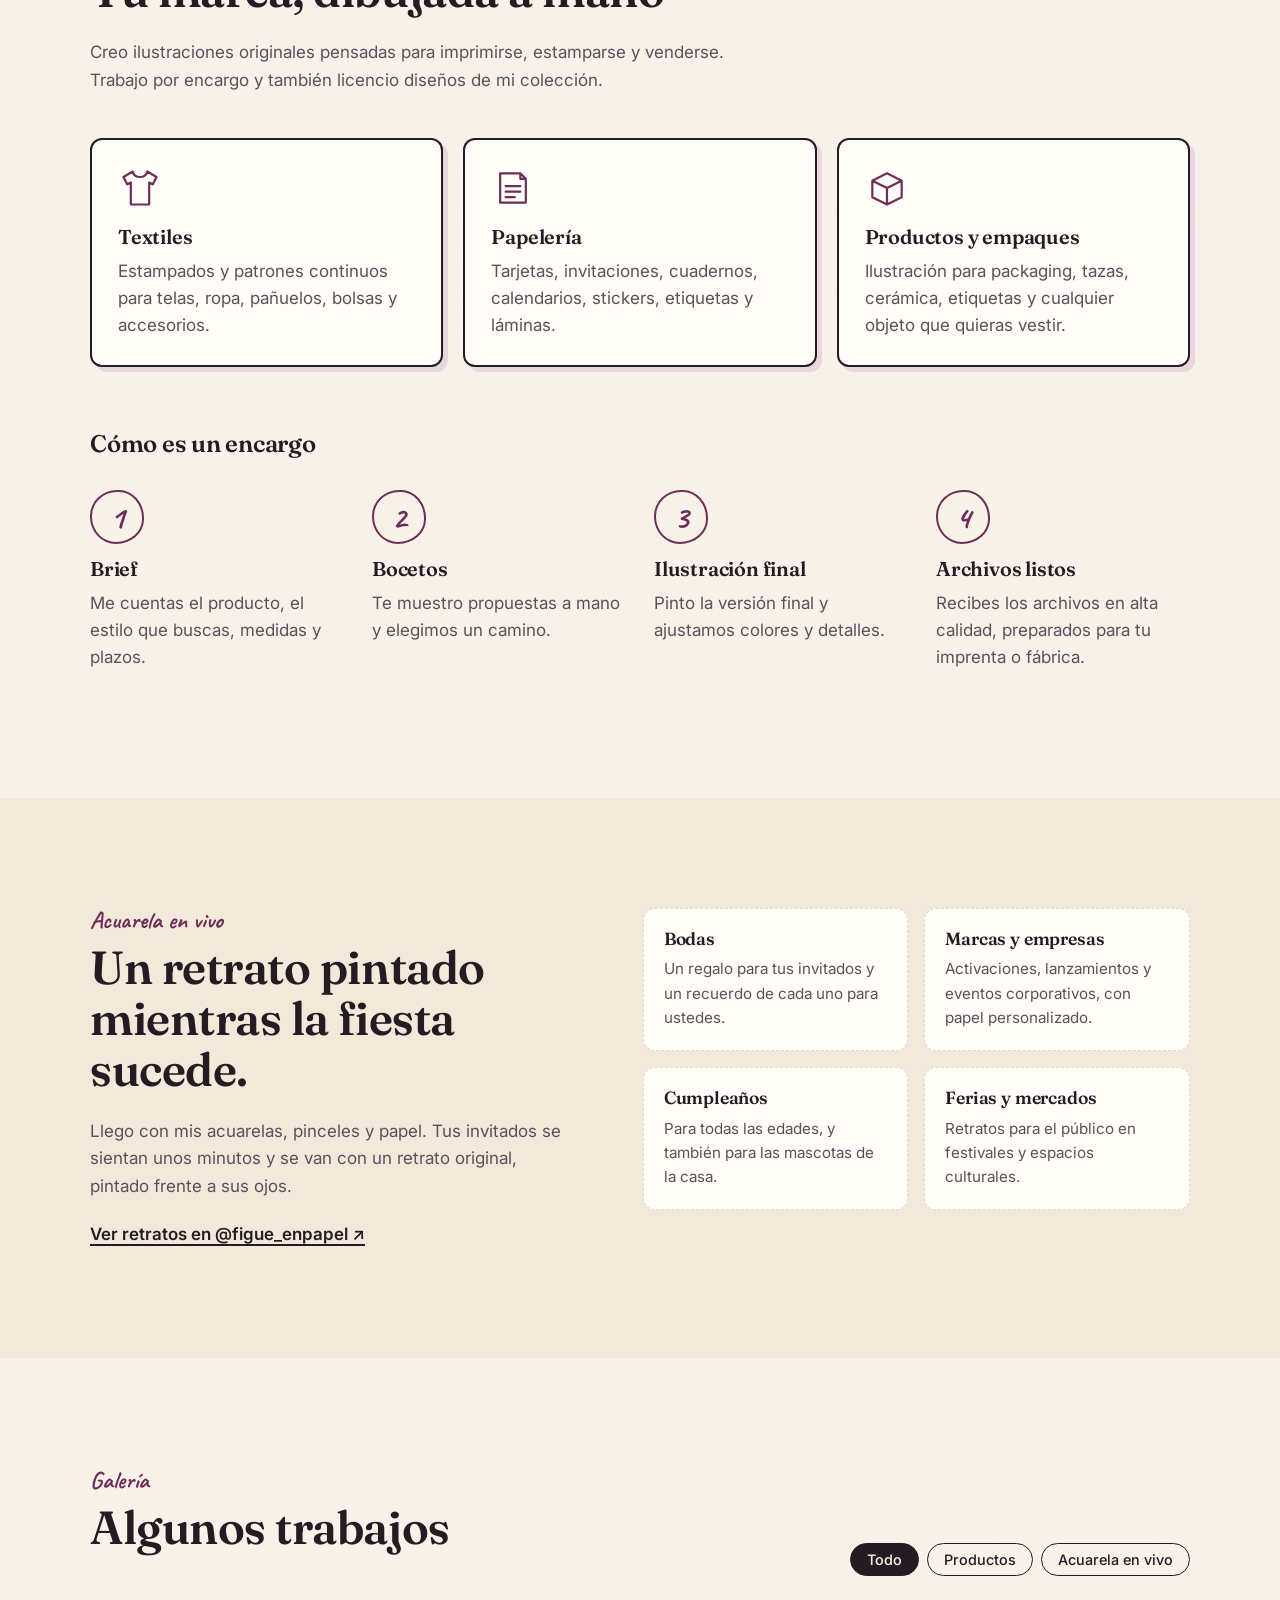
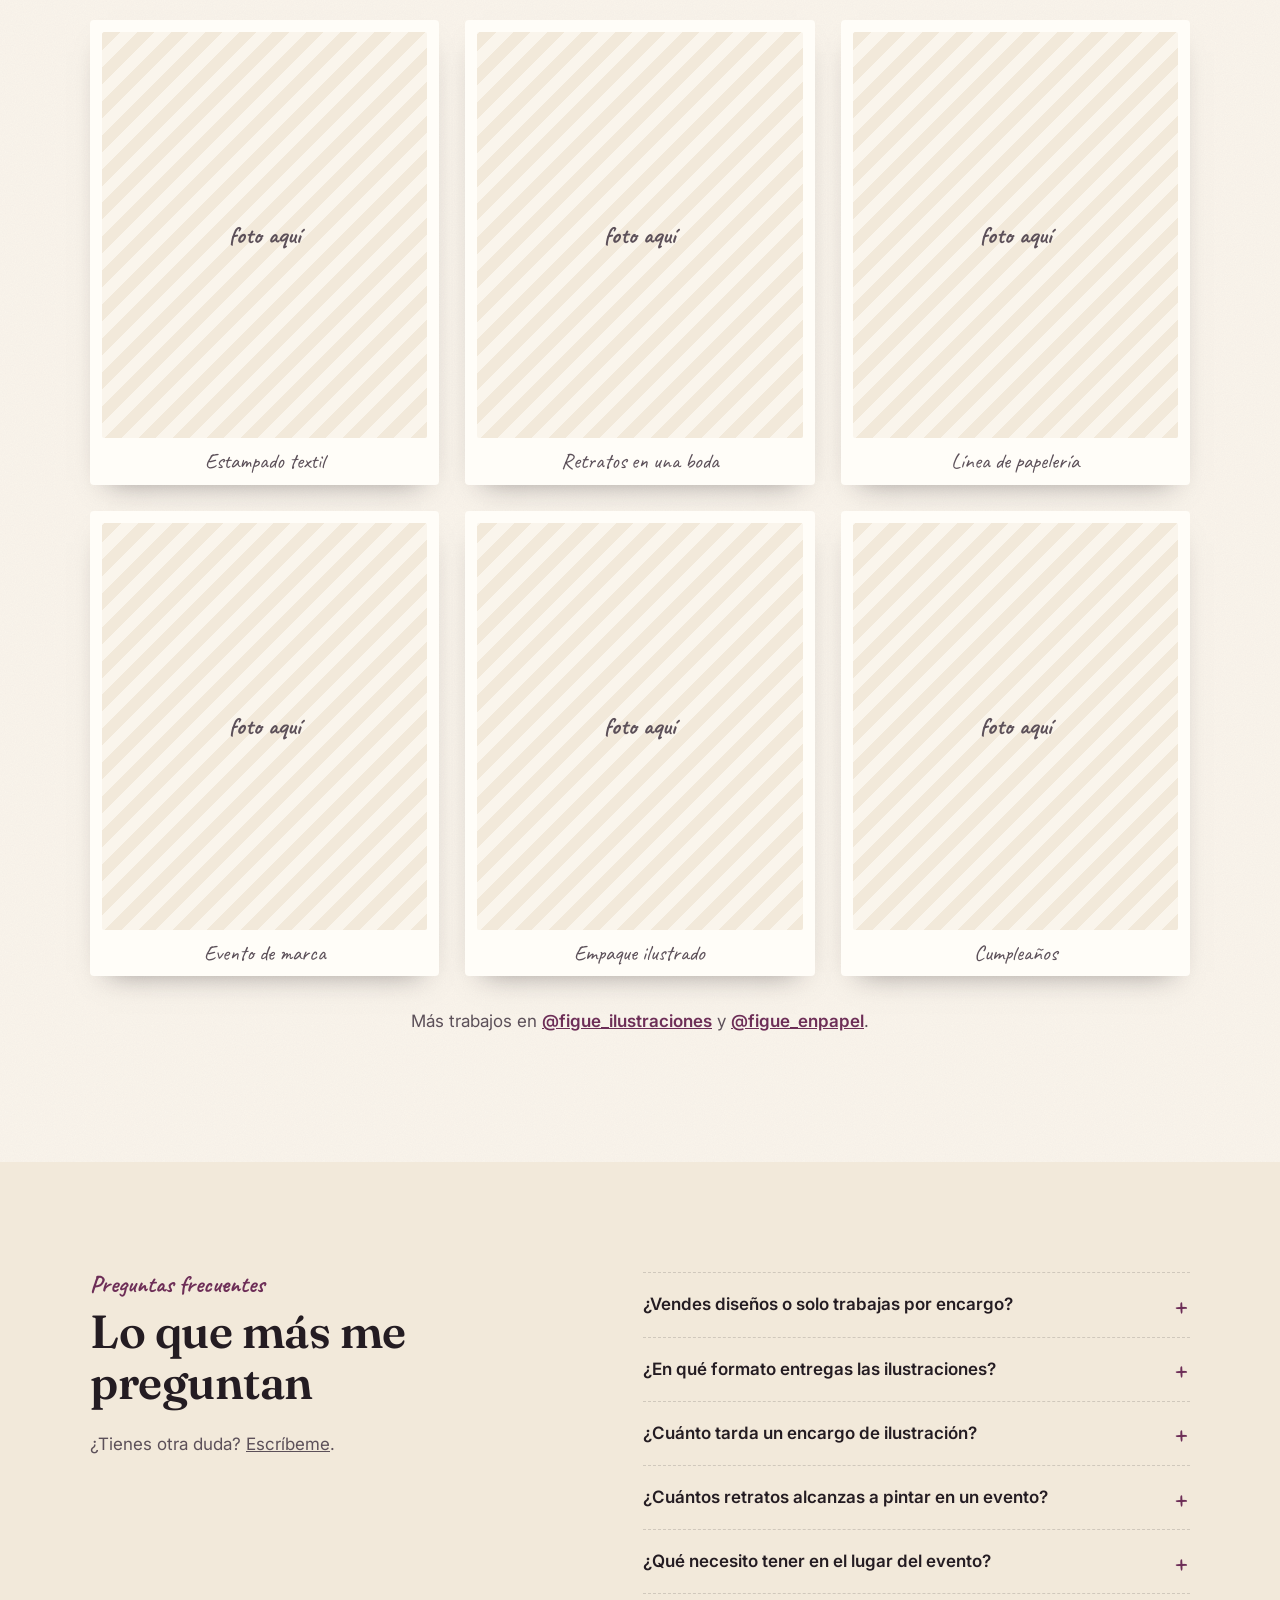
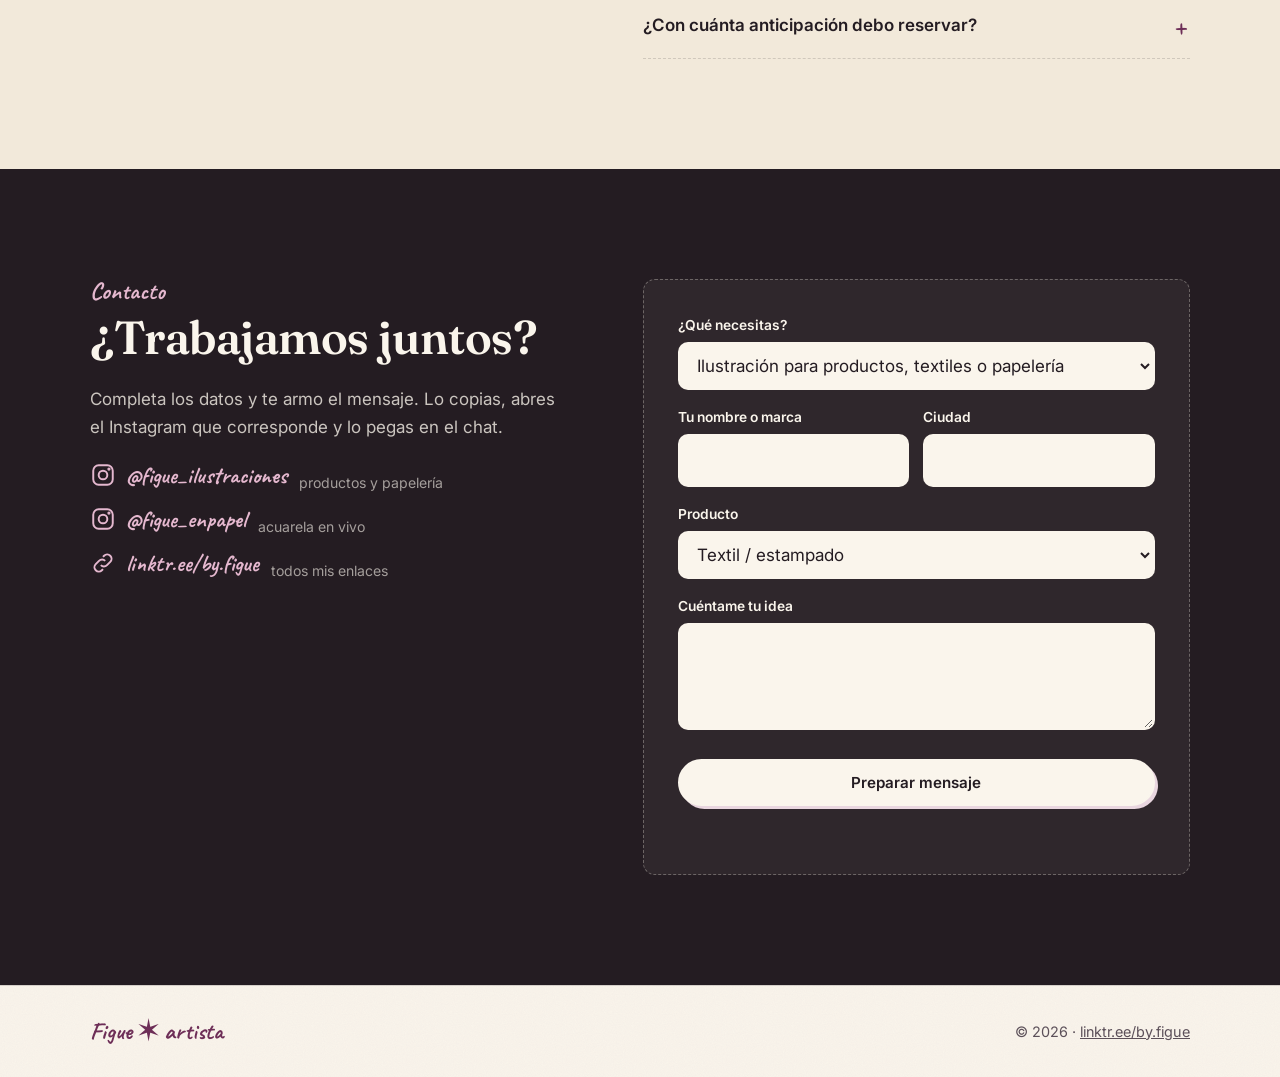
==== commit c0a94710: "Figue: sitio con ilustración para productos y acuarela en vivo Co-Authored-By: Claude Opus 5.5 <nore" ====
--- a/figue/index.html
+++ b/figue/index.html
@@ -2,11 +2,11 @@
 <html lang="es">
 <head>
   <meta charset="utf-8">
-  <meta name="viewport" content="width=device-width, initial-scale=1">
-  <title>Figue — Ilustraciones en vivo</title>
-  <meta name="description" content="Figue dibuja a tus invitados en vivo, en papel. Ilustraciones en vivo para bodas, eventos de marca, cumpleaños y celebraciones.">
-  <meta property="og:title" content="Figue — Ilustraciones en vivo">
-  <meta property="og:description" content="Retratos dibujados a mano, en vivo, durante tu evento. Un recuerdo en papel para cada invitado.">
+  <meta name="viewport" content="width=device-width, initial-scale=1, viewport-fit=cover">
+  <title>Figue — Ilustración y acuarela en vivo</title>
+  <meta name="description" content="Figue es artista e ilustradora. Ilustración para productos, textiles y papelería, y retratos en acuarela en vivo para eventos.">
+  <meta property="og:title" content="Figue — Ilustración y acuarela en vivo">
+  <meta property="og:description" content="Ilustración para productos, textiles y papelería. Retratos en acuarela en vivo para eventos.">
   <meta property="og:type" content="website">
   <link rel="icon" href="favicon.svg" type="image/svg+xml">
   <link rel="preconnect" href="https://fonts.googleapis.com">
@@ -17,10 +17,15 @@
 <body>
   <a class="skip" href="#contenido">Saltar al contenido</a>
 
-  <!-- Trazos reutilizables -->
   <svg width="0" height="0" style="position:absolute" aria-hidden="true">
     <defs>
       <filter id="rough"><feTurbulence type="fractalNoise" baseFrequency=".03" numOctaves="2" seed="4"/><feDisplacementMap in="SourceGraphic" scale="2.2"/></filter>
+      <pattern id="figs" width="50" height="50" patternUnits="userSpaceOnUse" patternTransform="rotate(-8)">
+        <path d="M14 10c-1 0-2 1-2 2-4 1-7 5-7 9 0 4 3 6 8 6s8-2 8-6c0-4-3-8-7-9 0-1 0-2 0-2z" fill="#c9a0b8" stroke="#6d2e57" stroke-width="1.4"/>
+        <path d="M13 10c2-3 5-3 6-1-2 2-4 2-6 1z" fill="#a9bb7c" stroke="#6f8a3c" stroke-width="1.2"/>
+        <path d="M36 34c4-6 10-6 12-2-4 4-8 4-12 2z" fill="#a9bb7c" stroke="#6f8a3c" stroke-width="1.2"/>
+        <circle cx="38" cy="12" r="1.6" fill="#6d2e57"/><circle cx="8" cy="40" r="1.6" fill="#6d2e57"/>
+      </pattern>
     </defs>
   </svg>
 
@@ -32,11 +37,11 @@
       </a>
       <button class="nav__toggle" aria-expanded="false" aria-controls="menu" aria-label="Abrir menú"><span></span><span></span></button>
       <nav id="menu" class="nav__menu" aria-label="Principal">
-        <a href="#que-es">Qué es</a>
-        <a href="#eventos">Eventos</a>
+        <a href="#productos">Productos y papelería</a>
+        <a href="#eventos">Acuarela en vivo</a>
         <a href="#galeria">Galería</a>
         <a href="#preguntas">Preguntas</a>
-        <a href="#reservar" class="btn btn--small">Reservar fecha</a>
+        <a href="#contacto" class="btn btn--small">Contacto</a>
       </nav>
     </div>
   </header>
@@ -46,197 +51,225 @@
     <section class="hero">
       <div class="wrap hero__inner">
         <div class="hero__text">
-          <p class="hand hero__kicker">hola, soy Figue ✶</p>
-          <h1>Ilustraciones <span class="underline">en vivo</span>,<br>hechas en papel.</h1>
-          <p class="hero__lead">Llego a tu evento con mis lápices y dibujo a tus invitados en el momento. Cada persona se lleva un retrato único, hecho a mano frente a sus ojos.</p>
+          <p class="hand hero__kicker">hola, soy Figue ✶ artista</p>
+          <h1>Dibujos que se <span class="underline">usan</span>, se regalan y se guardan.</h1>
+          <p class="hero__lead">Ilustro para productos, textiles y papelería, y pinto retratos en acuarela en vivo durante tus eventos.</p>
           <div class="hero__cta">
-            <a href="#reservar" class="btn">Reservar mi fecha</a>
-            <a href="https://www.instagram.com/figue_enpapel/" class="link" target="_blank" rel="noopener">Ver en Instagram ↗</a>
+            <a href="#contacto" class="btn">Cuéntame tu idea</a>
+            <a href="https://linktr.ee/by.figue" class="link" target="_blank" rel="noopener">Todos mis enlaces ↗</a>
           </div>
         </div>
         <div class="hero__art" aria-hidden="true">
           <figure class="paper paper--a">
             <span class="tape"></span>
-            <svg viewBox="0 0 200 220" class="sketch">
-              <!-- pareja -->
-              <path d="M62 120c-18-4-26-26-20-46 6-20 28-28 44-18 14 10 16 34 6 50-6 10-18 16-30 14z"/>
-              <path d="M44 78c8-20 34-30 52-12 4-10-2-24-18-28-20-6-40 10-34 40z"/>
-              <path d="M60 92h2M78 92h2M64 106c4 4 10 4 14 0"/>
-              <path d="M128 124c-16-2-24-22-18-40 6-18 24-24 38-14 12 10 12 30 4 44-6 8-14 12-24 10z"/>
-              <path d="M104 90c-10-30 30-46 50-24 8 10 10 30 4 50 10-20 8-46-6-60-22-22-58-8-48 34z"/>
-              <path d="M124 100h2M140 100h2M126 112c4 3 9 3 12 0"/>
-              <path d="M30 210c4-40 24-62 48-62 18 0 30 10 36 24 6-14 18-22 34-22 22 0 36 22 40 60"/>
-              <path d="M150 50c4-6 12-6 14 0 2 6-6 10-14 16-8-6-16-10-14-16 2-6 10-6 14 0z" class="accent"/>
-            </svg>
-            <figcaption class="hand">Ana & Tomás · boda</figcaption>
+            <svg viewBox="0 0 200 220" class="swatch"><rect width="200" height="220" fill="url(#figs)"/></svg>
+            <figcaption class="hand">estampado · higos</figcaption>
           </figure>
           <figure class="paper paper--b">
             <span class="tape"></span>
-            <svg viewBox="0 0 200 220" class="sketch">
-              <!-- perro -->
-              <path d="M60 80c0-30 20-44 42-44s42 14 42 44c0 30-18 54-42 54S60 110 60 80z"/>
-              <path d="M62 66c-20-6-30 14-24 40 4 14 14 14 20 4M142 66c20-6 30 14 24 40-4 14-14 14-20 4"/>
-              <path d="M84 78h2M118 78h2"/>
-              <path d="M94 96c4-4 12-4 16 0-2 6-14 6-16 0zM102 102v8M94 112c4 4 12 4 16 0"/>
-              <path d="M50 210c6-40 24-70 52-70s46 30 52 70"/>
-              <path d="M80 140c10 10 34 10 44 0" class="accent"/>
-            </svg>
-            <figcaption class="hand">Toto · invitado especial</figcaption>
+            <div class="watercolor">
+              <span class="wash wash--1"></span><span class="wash wash--2"></span><span class="wash wash--3"></span>
+              <svg viewBox="0 0 200 220" class="sketch">
+                <path d="M62 120c-18-4-26-26-20-46 6-20 28-28 44-18 14 10 16 34 6 50-6 10-18 16-30 14z"/>
+                <path d="M44 78c8-20 34-30 52-12 4-10-2-24-18-28-20-6-40 10-34 40z"/>
+                <path d="M60 92h2M78 92h2M64 106c4 4 10 4 14 0"/>
+                <path d="M128 124c-16-2-24-22-18-40 6-18 24-24 38-14 12 10 12 30 4 44-6 8-14 12-24 10z"/>
+                <path d="M104 90c-10-30 30-46 50-24 8 10 10 30 4 50 10-20 8-46-6-60-22-22-58-8-48 34z"/>
+                <path d="M124 100h2M140 100h2M126 112c4 3 9 3 12 0"/>
+                <path d="M30 210c4-40 24-62 48-62 18 0 30 10 36 24 6-14 18-22 34-22 22 0 36 22 40 60"/>
+              </svg>
+            </div>
+            <figcaption class="hand">acuarela en vivo · boda</figcaption>
           </figure>
         </div>
       </div>
     </section>
 
-    <!-- QUÉ ES -->
-    <section class="section" id="que-es">
-      <div class="wrap split">
-        <div>
-          <p class="eyebrow">¿Qué es una ilustración en vivo?</p>
-          <h2>Un recuerdo que se dibuja mientras pasa.</h2>
-        </div>
-        <div class="prose">
-          <p>Durante tu evento me instalo en un rincón con mi mesa, papel y lápices. Los invitados se acercan, posan unos minutos y se van con un retrato ilustrado a mano, listo para guardar o enmarcar.</p>
-          <p>Es una experiencia que entretiene, une a la gente y deja algo que dura mucho más que una foto en el celular.</p>
-          <ul class="facts">
-            <li><strong class="hand">5–8 min</strong><span>por retrato</span></li>
-            <li><strong class="hand">100%</strong><span>a mano, en papel</span></li>
-            <li><strong class="hand">1 c/u</strong><span>se lo lleva cada invitado</span></li>
-          </ul>
-        </div>
-      </div>
-    </section>
-
-    <!-- EVENTOS -->
-    <section class="section section--tint" id="eventos">
+    <!-- DOS CAMINOS -->
+    <section class="section section--tint" id="servicios">
       <div class="wrap">
         <header class="section__head">
-          <p class="eyebrow">Para qué eventos</p>
-          <h2>Dibujo donde haya algo que celebrar</h2>
+          <p class="eyebrow">Lo que hago</p>
+          <h2>Dos formas de trabajar juntos</h2>
+        </header>
+        <div class="paths">
+          <a class="path" href="#productos">
+            <span class="path__swatch" aria-hidden="true"><svg viewBox="0 0 100 100"><rect width="100" height="100" fill="url(#figs)"/></svg></span>
+            <span class="path__body">
+              <span class="path__tag">@figue_ilustraciones</span>
+              <h3>Ilustración para productos, textiles y papelería</h3>
+              <p>Diseño ilustraciones y estampados para tu marca: telas, ropa, empaques, tarjetas, cuadernos y más. Te entrego los archivos listos para producir.</p>
+              <span class="path__more">Ver más →</span>
+            </span>
+          </a>
+          <a class="path" href="#eventos">
+            <span class="path__swatch path__swatch--wash" aria-hidden="true"><span class="wash wash--1"></span><span class="wash wash--3"></span></span>
+            <span class="path__body">
+              <span class="path__tag">@figue_enpapel</span>
+              <h3>Retratos en acuarela en vivo para eventos</h3>
+              <p>Me instalo en tu boda, cumpleaños o evento de marca y pinto a tus invitados en el momento. Cada uno se lleva su retrato original.</p>
+              <span class="path__more">Ver más →</span>
+            </span>
+          </a>
+        </div>
+      </div>
+    </section>
+
+    <!-- PRODUCTOS -->
+    <section class="section" id="productos">
+      <div class="wrap">
+        <header class="section__head">
+          <p class="eyebrow">Ilustración para productos</p>
+          <h2>Tu marca, dibujada a mano</h2>
+          <p class="muted">Creo ilustraciones originales pensadas para imprimirse, estamparse y venderse. Trabajo por encargo y también licencio diseños de mi colección.</p>
         </header>
         <div class="events">
           <article class="event">
-            <svg viewBox="0 0 48 48" class="event__icon" aria-hidden="true"><path d="M17 22a8 8 0 1 0 0 .1M31 22a8 8 0 1 0 0 .1M20 10l4-5 4 5"/></svg>
-            <h3>Bodas</h3>
-            <p>Un regalo distinto para tus invitados y un recuerdo de su presencia para ti.</p>
+            <svg viewBox="0 0 48 48" class="event__icon" aria-hidden="true"><path d="M16 6l-10 6 4 8 4-2v24h20V18l4 2 4-8-10-6c-1 4-4 6-8 6s-7-2-8-6z"/></svg>
+            <h3>Textiles</h3>
+            <p>Estampados y patrones continuos para telas, ropa, pañuelos, bolsas y accesorios.</p>
           </article>
           <article class="event">
-            <svg viewBox="0 0 48 48" class="event__icon" aria-hidden="true"><path d="M8 40V18l16-10 16 10v22M18 40V28h12v12"/></svg>
-            <h3>Marcas y empresas</h3>
-            <p>Activaciones, lanzamientos y eventos corporativos con ilustraciones personalizadas con tu marca.</p>
+            <svg viewBox="0 0 48 48" class="event__icon" aria-hidden="true"><path d="M10 8h22l6 6v26H10zM32 8v6h6M16 22h16M16 28h16M16 34h10"/></svg>
+            <h3>Papelería</h3>
+            <p>Tarjetas, invitaciones, cuadernos, calendarios, stickers, etiquetas y láminas.</p>
           </article>
           <article class="event">
-            <svg viewBox="0 0 48 48" class="event__icon" aria-hidden="true"><path d="M10 40V26h28v14zM10 32c5 3 9-3 14 0s9 3 14 0M24 26v-8M24 12c-2 2-2 4 0 6 2-2 2-4 0-6z"/></svg>
-            <h3>Cumpleaños</h3>
-            <p>Para todas las edades. Una actividad que los niños y los grandes disfrutan por igual.</p>
+            <svg viewBox="0 0 48 48" class="event__icon" aria-hidden="true"><path d="M8 16l16-8 16 8v18l-16 8-16-8zM8 16l16 8 16-8M24 24v18"/></svg>
+            <h3>Productos y empaques</h3>
+            <p>Ilustración para packaging, tazas, cerámica, etiquetas y cualquier objeto que quieras vestir.</p>
           </article>
-          <article class="event">
-            <svg viewBox="0 0 48 48" class="event__icon" aria-hidden="true"><path d="M8 18h32l-4 22H12zM16 18l8-10 8 10M24 26v6"/></svg>
-            <h3>Ferias y mercados</h3>
-            <p>Retratos rápidos para el público en ferias, festivales y espacios culturales.</p>
-          </article>
-        </div>
-      </div>
-    </section>
-
-    <!-- CÓMO FUNCIONA -->
-    <section class="section" id="como">
-      <div class="wrap">
-        <header class="section__head">
-          <p class="eyebrow">Cómo funciona</p>
-          <h2>Simple, de principio a fin</h2>
-        </header>
-        <ol class="steps">
-          <li><span class="hand step__n">1</span><h3>Me escribes</h3><p>Cuéntame la fecha, el lugar y cuántos invitados esperas.</p></li>
-          <li><span class="hand step__n">2</span><h3>Armamos la propuesta</h3><p>Definimos horas, formato del papel y si quieres algún detalle personalizado.</p></li>
-          <li><span class="hand step__n">3</span><h3>Dibujo en vivo</h3><p>Llego con todo mi material y me instalo en un rincón del evento.</p></li>
-          <li><span class="hand step__n">4</span><h3>Se lo llevan</h3><p>Cada invitado recibe su ilustración en un sobre, lista para guardar.</p></li>
-        </ol>
+        </div>
+        <div class="how">
+          <h3 class="how__title">Cómo es un encargo</h3>
+          <ol class="steps">
+            <li><span class="hand step__n">1</span><h3>Brief</h3><p>Me cuentas el producto, el estilo que buscas, medidas y plazos.</p></li>
+            <li><span class="hand step__n">2</span><h3>Bocetos</h3><p>Te muestro propuestas a mano y elegimos un camino.</p></li>
+            <li><span class="hand step__n">3</span><h3>Ilustración final</h3><p>Pinto la versión final y ajustamos colores y detalles.</p></li>
+            <li><span class="hand step__n">4</span><h3>Archivos listos</h3><p>Recibes los archivos en alta calidad, preparados para tu imprenta o fábrica.</p></li>
+          </ol>
+        </div>
+      </div>
+    </section>
+
+    <!-- EVENTOS -->
+    <section class="section section--tint" id="eventos">
+      <div class="wrap split">
+        <div>
+          <p class="eyebrow">Acuarela en vivo</p>
+          <h2>Un retrato pintado mientras la fiesta sucede.</h2>
+          <p class="muted">Llego con mis acuarelas, pinceles y papel. Tus invitados se sientan unos minutos y se van con un retrato original, pintado frente a sus ojos.</p>
+          <a href="https://www.instagram.com/figue_enpapel/" class="link" target="_blank" rel="noopener">Ver retratos en @figue_enpapel ↗</a>
+        </div>
+        <div class="tiles">
+          <div class="tile"><h3>Bodas</h3><p>Un regalo para tus invitados y un recuerdo de cada uno para ustedes.</p></div>
+          <div class="tile"><h3>Marcas y empresas</h3><p>Activaciones, lanzamientos y eventos corporativos, con papel personalizado.</p></div>
+          <div class="tile"><h3>Cumpleaños</h3><p>Para todas las edades, y también para las mascotas de la casa.</p></div>
+          <div class="tile"><h3>Ferias y mercados</h3><p>Retratos para el público en festivales y espacios culturales.</p></div>
+        </div>
       </div>
     </section>
 
     <!-- GALERÍA -->
-    <section class="section section--tint" id="galeria">
+    <section class="section" id="galeria">
       <div class="wrap">
         <header class="section__head section__head--row">
           <div>
             <p class="eyebrow">Galería</p>
-            <h2>Algunos dibujos</h2>
-          </div>
-          <a href="https://www.instagram.com/figue_enpapel/" class="link" target="_blank" rel="noopener">Más en @figue_enpapel ↗</a>
+            <h2>Algunos trabajos</h2>
+          </div>
+          <div class="filters" role="group" aria-label="Filtrar galería">
+            <button class="filter is-active" data-filter="all" aria-pressed="true">Todo</button>
+            <button class="filter" data-filter="productos" aria-pressed="false">Productos</button>
+            <button class="filter" data-filter="eventos" aria-pressed="false">Acuarela en vivo</button>
+          </div>
         </header>
-        <!-- Reemplaza cada .shot por una <img src="img/....jpg" alt="..."> con fotos reales -->
+        <!-- Reemplaza cada .shot__ph por <img src="img/archivo.jpg" alt="descripción"> -->
         <div class="gallery">
-          <figure class="shot"><div class="shot__ph"><span class="hand">tu foto aquí</span></div><figcaption>Boda en el campo</figcaption></figure>
-          <figure class="shot"><div class="shot__ph"><span class="hand">tu foto aquí</span></div><figcaption>Lanzamiento de marca</figcaption></figure>
-          <figure class="shot"><div class="shot__ph"><span class="hand">tu foto aquí</span></div><figcaption>Cumpleaños 30</figcaption></figure>
-          <figure class="shot"><div class="shot__ph"><span class="hand">tu foto aquí</span></div><figcaption>Feria de diseño</figcaption></figure>
-          <figure class="shot"><div class="shot__ph"><span class="hand">tu foto aquí</span></div><figcaption>Retrato de mascota</figcaption></figure>
-          <figure class="shot"><div class="shot__ph"><span class="hand">tu foto aquí</span></div><figcaption>Evento corporativo</figcaption></figure>
-        </div>
+          <figure class="shot" data-cat="productos"><div class="shot__ph"><span class="hand">foto aquí</span></div><figcaption>Estampado textil</figcaption></figure>
+          <figure class="shot" data-cat="eventos"><div class="shot__ph"><span class="hand">foto aquí</span></div><figcaption>Retratos en una boda</figcaption></figure>
+          <figure class="shot" data-cat="productos"><div class="shot__ph"><span class="hand">foto aquí</span></div><figcaption>Línea de papelería</figcaption></figure>
+          <figure class="shot" data-cat="eventos"><div class="shot__ph"><span class="hand">foto aquí</span></div><figcaption>Evento de marca</figcaption></figure>
+          <figure class="shot" data-cat="productos"><div class="shot__ph"><span class="hand">foto aquí</span></div><figcaption>Empaque ilustrado</figcaption></figure>
+          <figure class="shot" data-cat="eventos"><div class="shot__ph"><span class="hand">foto aquí</span></div><figcaption>Cumpleaños</figcaption></figure>
+        </div>
+        <p class="gallery__more">Más trabajos en <a href="https://www.instagram.com/figue_ilustraciones/" target="_blank" rel="noopener">@figue_ilustraciones</a> y <a href="https://www.instagram.com/figue_enpapel/" target="_blank" rel="noopener">@figue_enpapel</a>.</p>
       </div>
     </section>
 
     <!-- PREGUNTAS -->
-    <section class="section" id="preguntas">
+    <section class="section section--tint" id="preguntas">
       <div class="wrap split">
         <div>
           <p class="eyebrow">Preguntas frecuentes</p>
           <h2>Lo que más me preguntan</h2>
-          <p class="muted">¿Tienes otra duda? <a href="#reservar">Escríbeme</a>.</p>
+          <p class="muted">¿Tienes otra duda? <a href="#contacto">Escríbeme</a>.</p>
         </div>
         <div class="faq">
           <details>
-            <summary>¿Cuántas ilustraciones alcanzas a hacer?</summary>
-            <p>Entre 8 y 12 retratos individuales por hora, aproximadamente. Los dibujos de parejas o grupos toman un poco más.</p>
-          </details>
-          <details>
-            <summary>¿Cuánto tiempo te contratan normalmente?</summary>
-            <p>Lo más común son entre 2 y 4 horas. Te ayudo a calcularlo según la cantidad de invitados.</p>
-          </details>
-          <details>
-            <summary>¿Qué necesito tener en el lugar?</summary>
-            <p>Solo una mesa pequeña, dos sillas y buena luz. Yo llevo todos los materiales.</p>
-          </details>
-          <details>
-            <summary>¿Se pueden personalizar las ilustraciones?</summary>
-            <p>Sí. Puedo usar papel con el nombre de los novios, la fecha del evento o el logo de tu marca.</p>
-          </details>
-          <details>
-            <summary>¿Viajas a otras ciudades?</summary>
-            <p>Sí, consulta disponibilidad. Los traslados se cotizan aparte.</p>
+            <summary>¿Vendes diseños o solo trabajas por encargo?</summary>
+            <p>Las dos cosas. Puedo crear una ilustración nueva para tu producto o licenciarte un diseño de mi colección.</p>
+          </details>
+          <details>
+            <summary>¿En qué formato entregas las ilustraciones?</summary>
+            <p>En archivos digitales de alta resolución, preparados para la técnica de impresión que uses. Lo vemos juntos en el brief.</p>
+          </details>
+          <details>
+            <summary>¿Cuánto tarda un encargo de ilustración?</summary>
+            <p>Depende del proyecto y de cuántas piezas sean. Te doy un plazo concreto junto con la cotización.</p>
+          </details>
+          <details>
+            <summary>¿Cuántos retratos alcanzas a pintar en un evento?</summary>
+            <p>Depende de las horas contratadas y de si son retratos individuales o de grupo. Te ayudo a calcularlo según tus invitados.</p>
+          </details>
+          <details>
+            <summary>¿Qué necesito tener en el lugar del evento?</summary>
+            <p>Una mesa pequeña, dos sillas y buena luz. Yo llevo las acuarelas y todo el material.</p>
           </details>
           <details>
             <summary>¿Con cuánta anticipación debo reservar?</summary>
-            <p>Lo ideal es con uno a tres meses de anticipación, sobre todo en temporada alta. Igual pregúntame si es antes.</p>
-          </details>
-        </div>
-      </div>
-    </section>
-
-    <!-- RESERVAR -->
-    <section class="section section--ink" id="reservar">
+            <p>Mientras antes mejor, sobre todo en temporada de bodas. Escríbeme con tu fecha y te confirmo disponibilidad.</p>
+          </details>
+        </div>
+      </div>
+    </section>
+
+    <!-- CONTACTO -->
+    <section class="section section--ink" id="contacto">
       <div class="wrap split">
         <div>
-          <p class="eyebrow">Reservar</p>
-          <h2>¿Dibujamos tu evento?</h2>
-          <p>Completa los datos y te armo el mensaje. Se copia automáticamente y te llevo a mi Instagram para que solo lo pegues y envíes.</p>
-          <a class="ig" href="https://ig.me/m/figue_enpapel" target="_blank" rel="noopener">
-            <svg viewBox="0 0 24 24" aria-hidden="true"><rect x="3" y="3" width="18" height="18" rx="5"/><circle cx="12" cy="12" r="4"/><circle cx="17.5" cy="6.5" r=".6" fill="currentColor"/></svg>
-            @figue_enpapel
-          </a>
+          <p class="eyebrow">Contacto</p>
+          <h2>¿Trabajamos juntos?</h2>
+          <p>Completa los datos y te armo el mensaje. Lo copias, abres el Instagram que corresponde y lo pegas en el chat.</p>
+          <ul class="ig-list">
+            <li><a class="ig" href="https://www.instagram.com/figue_ilustraciones/" target="_blank" rel="noopener"><svg viewBox="0 0 24 24" aria-hidden="true"><rect x="3" y="3" width="18" height="18" rx="5"/><circle cx="12" cy="12" r="4"/><circle cx="17.5" cy="6.5" r=".6" fill="currentColor"/></svg>@figue_ilustraciones</a><span>productos y papelería</span></li>
+            <li><a class="ig" href="https://www.instagram.com/figue_enpapel/" target="_blank" rel="noopener"><svg viewBox="0 0 24 24" aria-hidden="true"><rect x="3" y="3" width="18" height="18" rx="5"/><circle cx="12" cy="12" r="4"/><circle cx="17.5" cy="6.5" r=".6" fill="currentColor"/></svg>@figue_enpapel</a><span>acuarela en vivo</span></li>
+            <li><a class="ig" href="https://linktr.ee/by.figue" target="_blank" rel="noopener"><svg viewBox="0 0 24 24" aria-hidden="true"><path d="M10 14a4 4 0 0 0 5.7 0l3-3a4 4 0 0 0-5.7-5.7l-1 1M14 10a4 4 0 0 0-5.7 0l-3 3a4 4 0 0 0 5.7 5.7l1-1"/></svg>linktr.ee/by.figue</a><span>todos mis enlaces</span></li>
+          </ul>
         </div>
         <form class="form" id="booking" novalidate>
+          <div class="field">
+            <label for="servicio">¿Qué necesitas?</label>
+            <select id="servicio" name="servicio">
+              <option value="productos">Ilustración para productos, textiles o papelería</option>
+              <option value="eventos">Retratos en acuarela en vivo para un evento</option>
+            </select>
+          </div>
           <div class="row">
             <div class="field">
-              <label for="nombre">Tu nombre</label>
+              <label for="nombre">Tu nombre o marca</label>
               <input id="nombre" name="nombre" autocomplete="name" required>
             </div>
+            <div class="field">
+              <label for="lugar">Ciudad</label>
+              <input id="lugar" name="lugar" autocomplete="address-level2">
+            </div>
+          </div>
+          <div class="row" data-only="eventos" hidden>
             <div class="field">
               <label for="fecha">Fecha del evento</label>
-              <input id="fecha" name="fecha" type="date" required>
-            </div>
-          </div>
-          <div class="row">
+              <input id="fecha" name="fecha" type="date">
+            </div>
             <div class="field">
               <label for="tipo">Tipo de evento</label>
               <select id="tipo" name="tipo">
@@ -247,20 +280,21 @@
                 <option>Otro</option>
               </select>
             </div>
-            <div class="field">
-              <label for="invitados">N.º de invitados</label>
-              <input id="invitados" name="invitados" type="number" min="1" inputmode="numeric">
-            </div>
+          </div>
+          <div class="field" data-only="productos">
+            <label for="producto">Producto</label>
+            <select id="producto" name="producto">
+              <option>Textil / estampado</option>
+              <option>Papelería</option>
+              <option>Empaque o etiqueta</option>
+              <option>Otro producto</option>
+            </select>
           </div>
           <div class="field">
-            <label for="lugar">Ciudad / lugar</label>
-            <input id="lugar" name="lugar" required>
-          </div>
-          <div class="field">
-            <label for="mensaje">Algo más que quieras contarme</label>
-            <textarea id="mensaje" name="mensaje" rows="3"></textarea>
-          </div>
-          <button class="btn btn--light" type="submit">Copiar mensaje y abrir Instagram</button>
+            <label for="mensaje">Cuéntame tu idea</label>
+            <textarea id="mensaje" name="mensaje" rows="3" required></textarea>
+          </div>
+          <button class="btn btn--light" type="submit">Preparar mensaje</button>
           <p class="form__status" role="status" aria-live="polite"></p>
           <pre class="form__preview" hidden></pre>
         </form>
@@ -270,8 +304,8 @@
 
   <footer class="footer">
     <div class="wrap footer__inner">
-      <span class="hand footer__sig">Figue ✶ ilustraciones en vivo</span>
-      <span>© <span id="year">2026</span> · <a href="https://www.instagram.com/figue_enpapel/" target="_blank" rel="noopener">@figue_enpapel</a></span>
+      <span class="hand footer__sig">Figue ✶ artista</span>
+      <span>© <span id="year">2026</span> · <a href="https://linktr.ee/by.figue" target="_blank" rel="noopener">linktr.ee/by.figue</a></span>
     </div>
   </footer>
 
--- a/figue/styles.css
+++ b/figue/styles.css
@@ -13,6 +13,7 @@
   --sans: "Inter", system-ui, -apple-system, sans-serif;
 }
 
+[hidden] { display: none !important; }
 *, *::before, *::after { box-sizing: border-box; }
 html { scroll-behavior: smooth; scroll-padding-top: 76px; }
 body {
@@ -30,7 +31,7 @@
 p { margin: 0 0 1em; }
 .hand { font-family: var(--hand); font-weight: 700; }
 .muted { color: var(--ink-soft); }
-.wrap { max-width: 1140px; margin: 0 auto; padding: 0 24px; }
+.wrap { max-width: 1140px; margin: 0 auto; padding-left: max(20px, env(safe-area-inset-left, 0px)); padding-right: max(20px, env(safe-area-inset-right, 0px)); }
 .skip { position: absolute; left: -999px; top: 8px; background: var(--ink); color: #fff; padding: 8px 14px; border-radius: 8px; z-index: 100; }
 .skip:focus { left: 8px; }
 :focus-visible { outline: 2px dashed var(--fig); outline-offset: 3px; }
@@ -53,7 +54,7 @@
 .link:hover { color: var(--fig); }
 
 /* Nav */
-.nav { position: sticky; top: 0; z-index: 50; background: rgba(250, 245, 236, .9); backdrop-filter: blur(8px); border-bottom: 1px solid transparent; transition: border-color .2s; }
+.nav { position: sticky; top: env(safe-area-inset-top, 0px); z-index: 50; background: rgba(250, 245, 236, .9); backdrop-filter: blur(8px); border-bottom: 1px solid transparent; transition: border-color .2s; }
 .nav.is-scrolled { border-bottom-color: var(--line); }
 .nav__inner { display: flex; align-items: center; justify-content: space-between; height: 68px; }
 .brand { display: flex; align-items: center; gap: 8px; font: 700 2rem/1 var(--hand); text-decoration: none; color: var(--fig); }
@@ -168,6 +169,7 @@
 .field input:focus, .field select:focus, .field textarea:focus { outline: none; border-color: #e5b8cf; }
 .field.has-error input { border-color: #ff8a80; }
 .form .btn { width: 100%; margin-top: 4px; }
+.form__status a { color: inherit; font-weight: 600; }
 .form__status { margin: 14px 0 0; font-size: .92rem; min-height: 1.4em; }
 .form__status.is-error { color: #ffb4ab !important; }
 .form__status.is-ok { color: #c8e6a0 !important; }
@@ -188,3 +190,47 @@
   .reveal { opacity: 1; transform: none; transition: none; }
   .sketch path { animation: none; stroke-dashoffset: 0; }
 }
+
+/* ---- Productos + acuarela ---- */
+.swatch { width: 100%; aspect-ratio: 200/220; border-radius: 2px; }
+.watercolor { position: relative; }
+.wash { position: absolute; border-radius: 50%; filter: blur(14px); opacity: .55; mix-blend-mode: multiply; }
+.wash--1 { width: 46%; height: 36%; left: 12%; top: 22%; background: #e6a4a0; }
+.wash--2 { width: 44%; height: 34%; right: 8%; top: 28%; background: #c9a0b8; }
+.wash--3 { width: 80%; height: 28%; left: 10%; bottom: 2%; background: #a9bb7c; }
+.watercolor .sketch { position: relative; }
+
+.paths { display: grid; grid-template-columns: repeat(auto-fit, minmax(min(100%, 380px), 1fr)); gap: 24px; }
+.path { display: grid; grid-template-columns: 120px 1fr; gap: 22px; align-items: start; background: #fffdf8; border: 2px solid var(--ink); border-radius: var(--radius); padding: 22px; text-decoration: none; box-shadow: 5px 5px 0 var(--fig-soft); transition: transform .2s, box-shadow .2s; }
+.path:hover { transform: translate(-2px, -2px); box-shadow: 7px 7px 0 var(--fig-soft); }
+.path__swatch { position: relative; display: block; aspect-ratio: 1; border-radius: 8px; overflow: hidden; border: 1.5px solid var(--line); background: #fffdf8; }
+.path__swatch svg { width: 100%; height: 100%; }
+.path__swatch--wash .wash--1 { left: 8%; top: 10%; width: 70%; height: 55%; }
+.path__swatch--wash .wash--3 { bottom: 6%; }
+.path__body { min-width: 0; }
+.path__tag { display: block; font: 700 1.25rem var(--hand); color: var(--leaf); margin-bottom: 4px; }
+.path p { color: var(--ink-soft); }
+.path__more { font-weight: 600; color: var(--fig); }
+@media (max-width: 520px) { .path { grid-template-columns: 1fr; } .path__swatch { max-width: 120px; } }
+
+.how { margin-top: 64px; }
+.how__title { font-size: 1.5rem; margin-bottom: 24px; }
+
+.tiles { display: grid; grid-template-columns: repeat(2, minmax(0, 1fr)); gap: 16px; }
+.tile { background: #fffdf8; border: 1.5px dashed var(--line); border-radius: var(--radius); padding: 20px; }
+.tile h3 { font-size: 1.1rem; }
+.tile p { margin: 0; color: var(--ink-soft); font-size: .95rem; }
+@media (max-width: 480px) { .tiles { grid-template-columns: 1fr; } }
+#eventos .split > div:first-child .link { display: inline-block; margin-top: 4px; }
+
+.filters { display: flex; flex-wrap: wrap; gap: 8px; }
+.filter { font: 500 .9rem var(--sans); background: transparent; border: 1.5px solid var(--ink); color: var(--ink); padding: 7px 16px; border-radius: 999px; cursor: pointer; }
+.filter.is-active { background: var(--ink); color: var(--paper); }
+.shot.is-hidden { display: none; }
+.gallery__more { margin-top: 32px; text-align: center; color: var(--ink-soft); }
+.gallery__more a { color: var(--fig); font-weight: 600; }
+
+.ig-list { list-style: none; padding: 0; margin: 20px 0 0; display: grid; gap: 10px; }
+.ig-list li { display: flex; flex-wrap: wrap; align-items: baseline; gap: 4px 12px; }
+.ig-list li span { font-size: .88rem; color: rgba(250, 245, 236, .6); }
+.ig-list .ig { margin: 0; font-size: 1.45rem; }
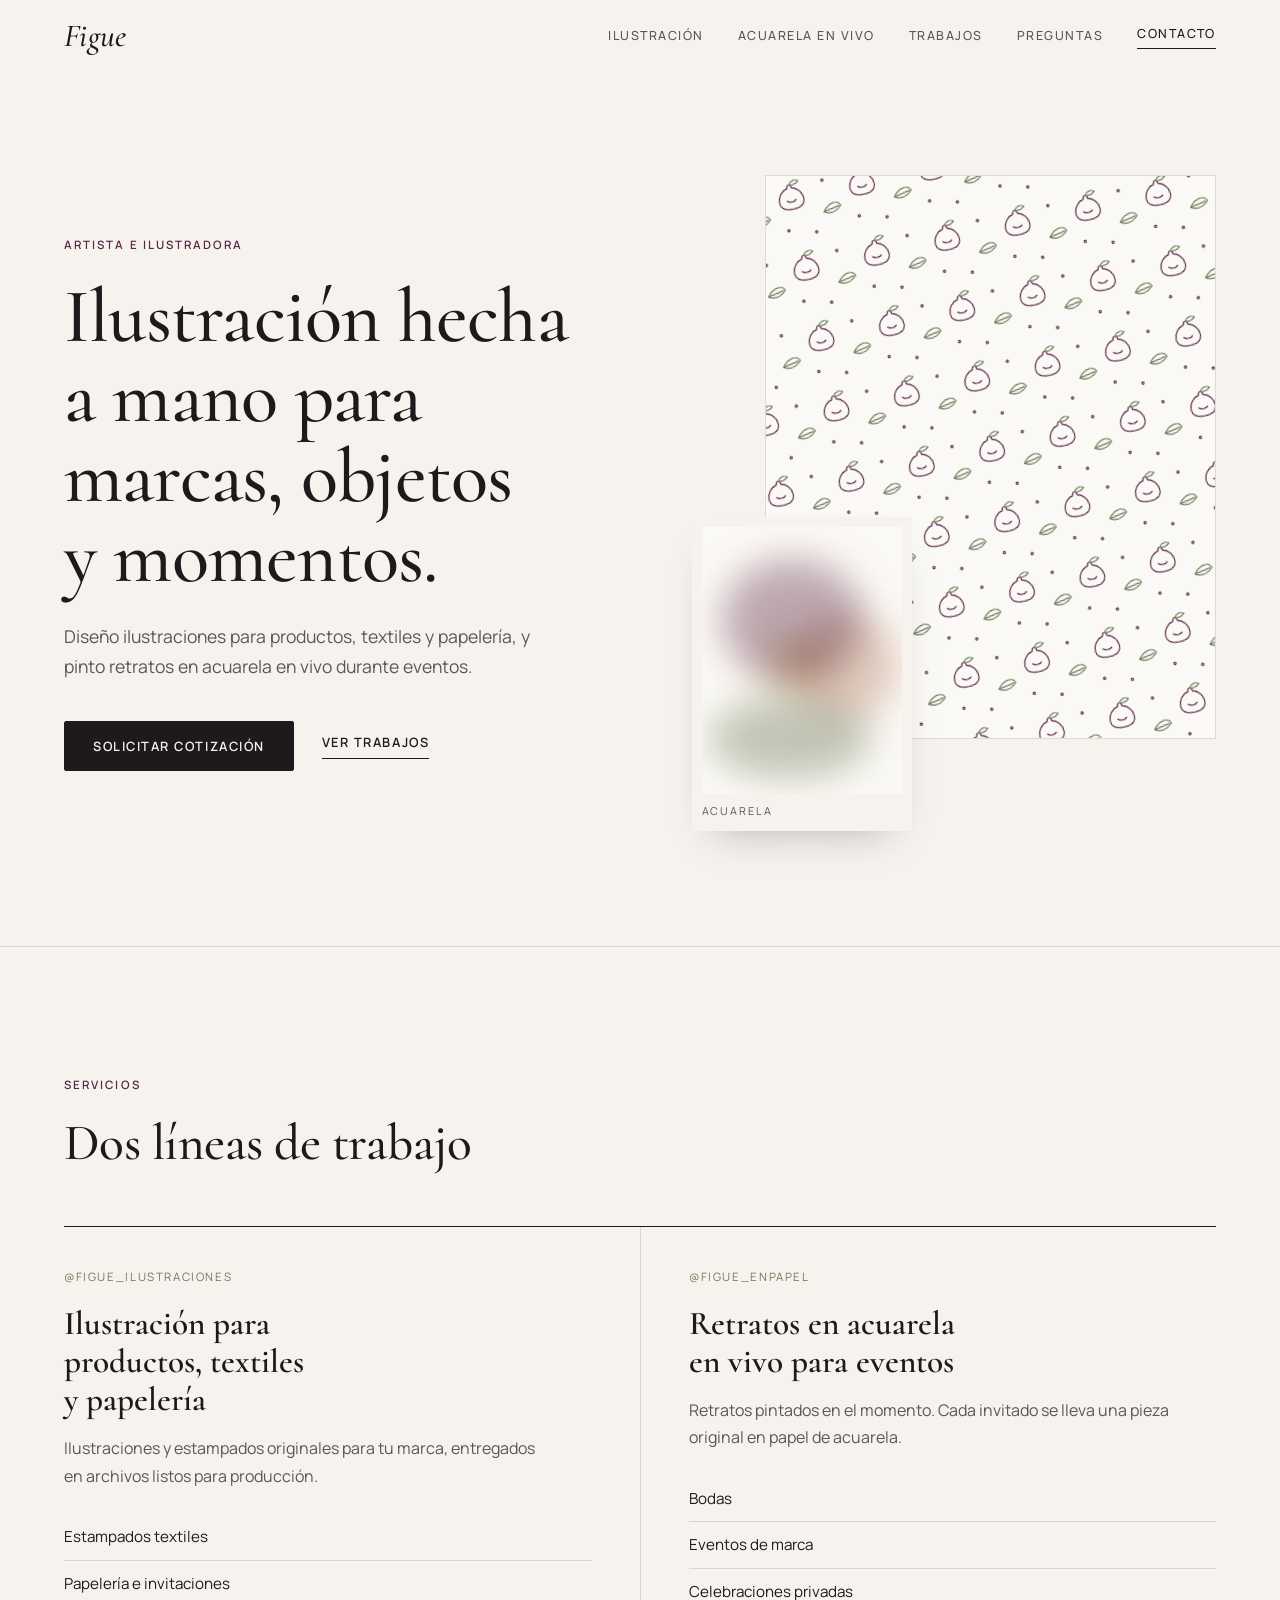
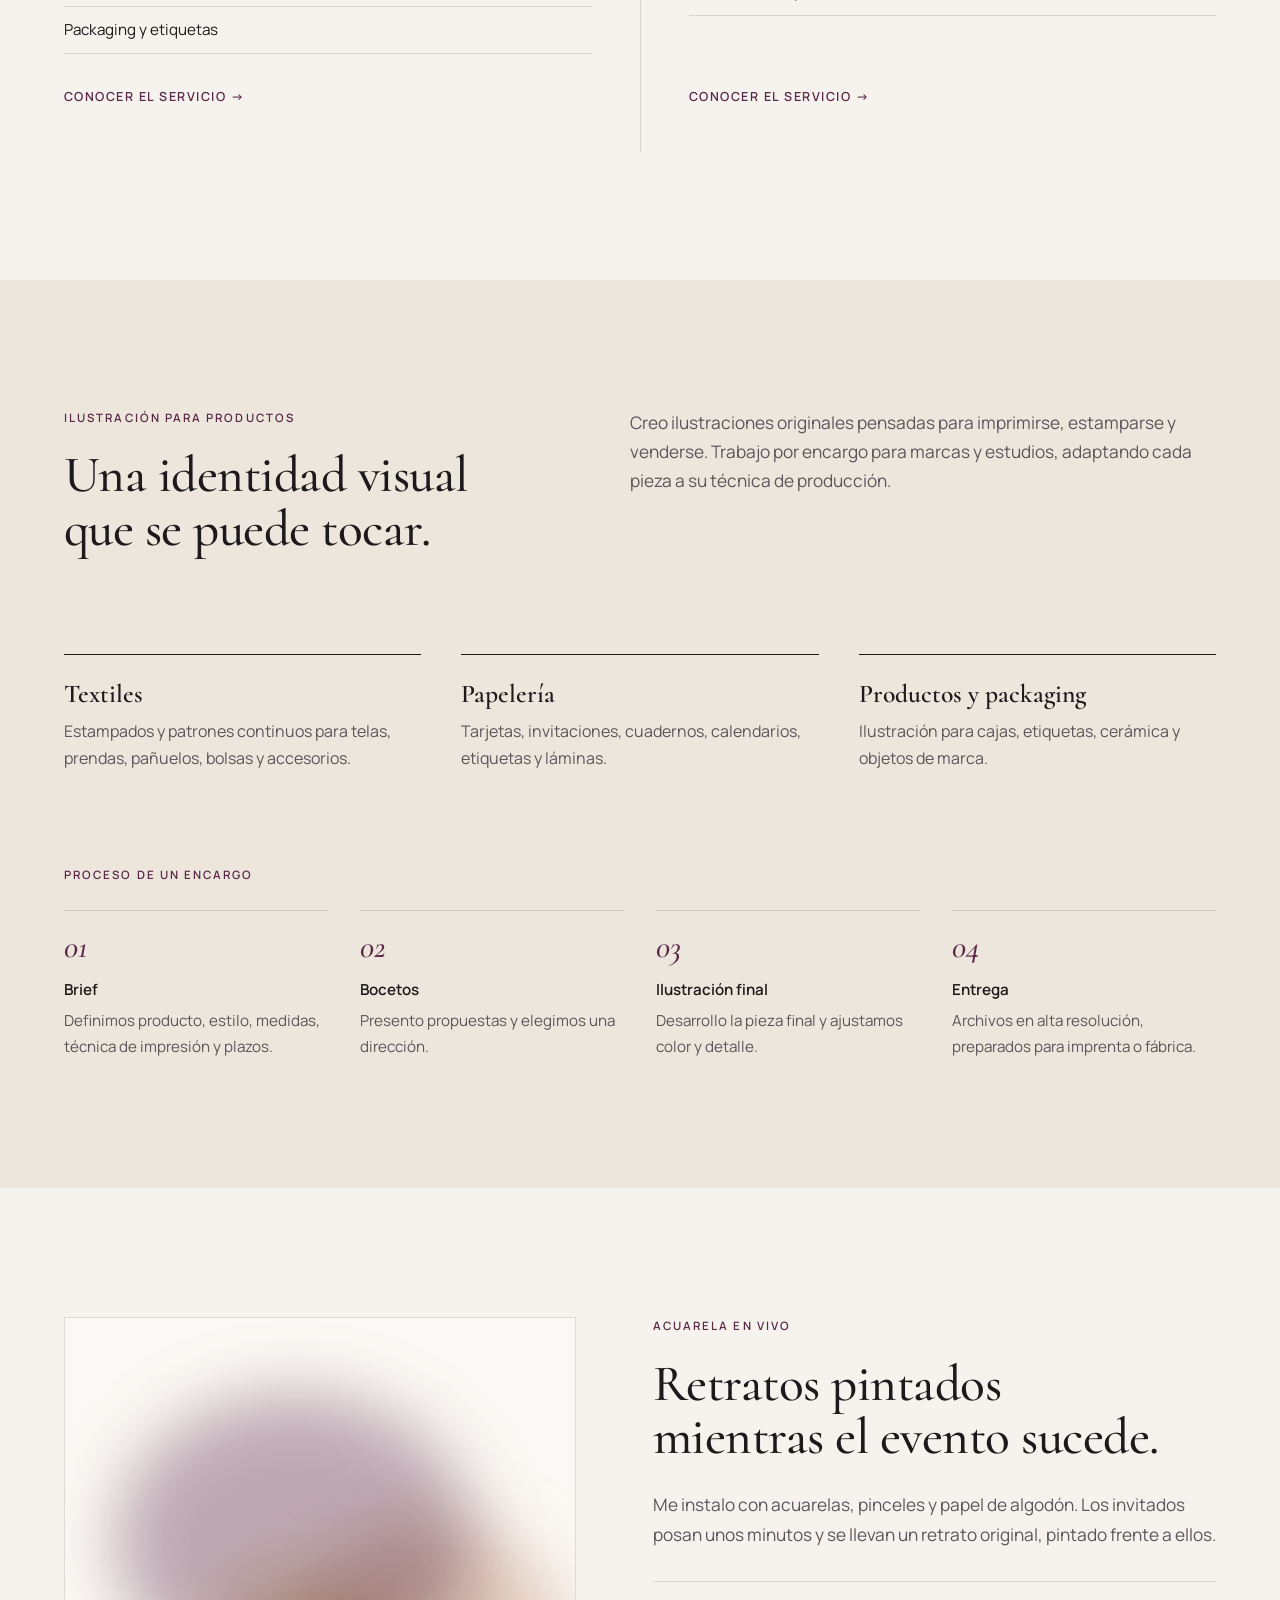
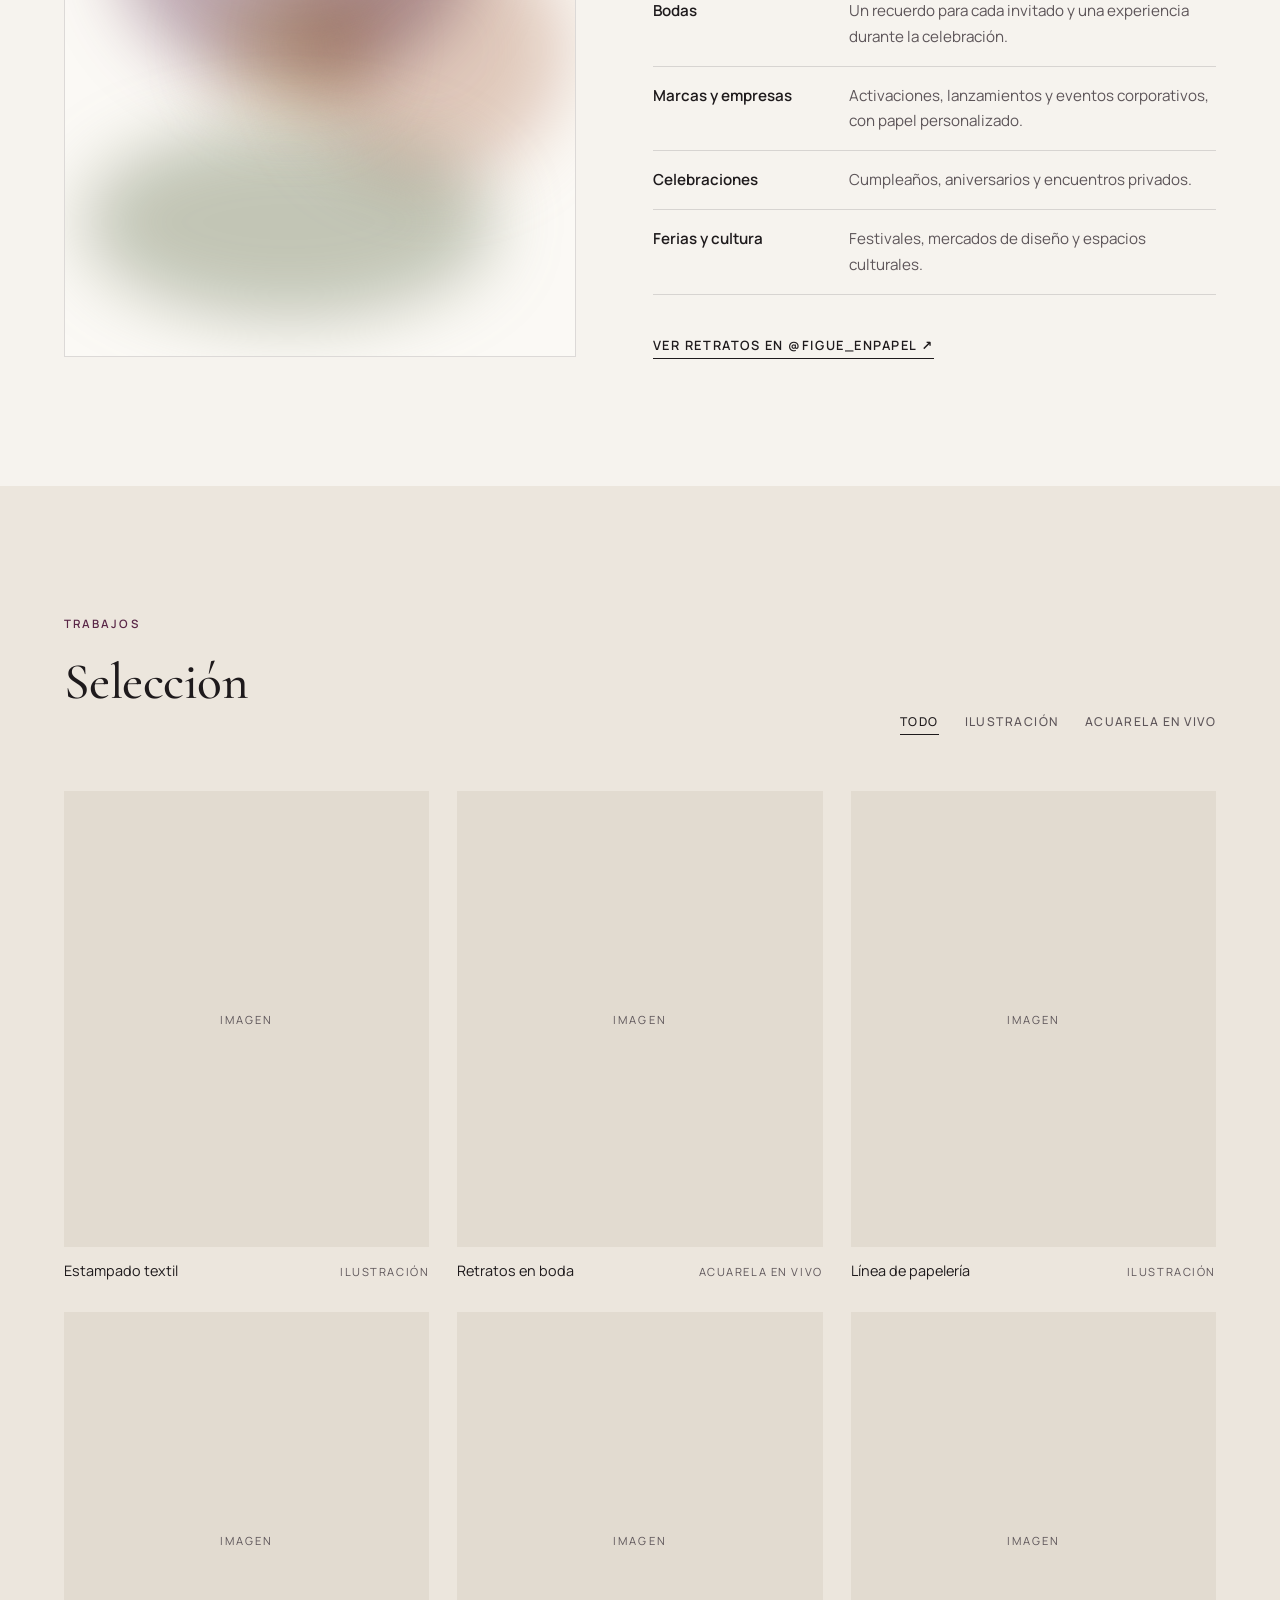
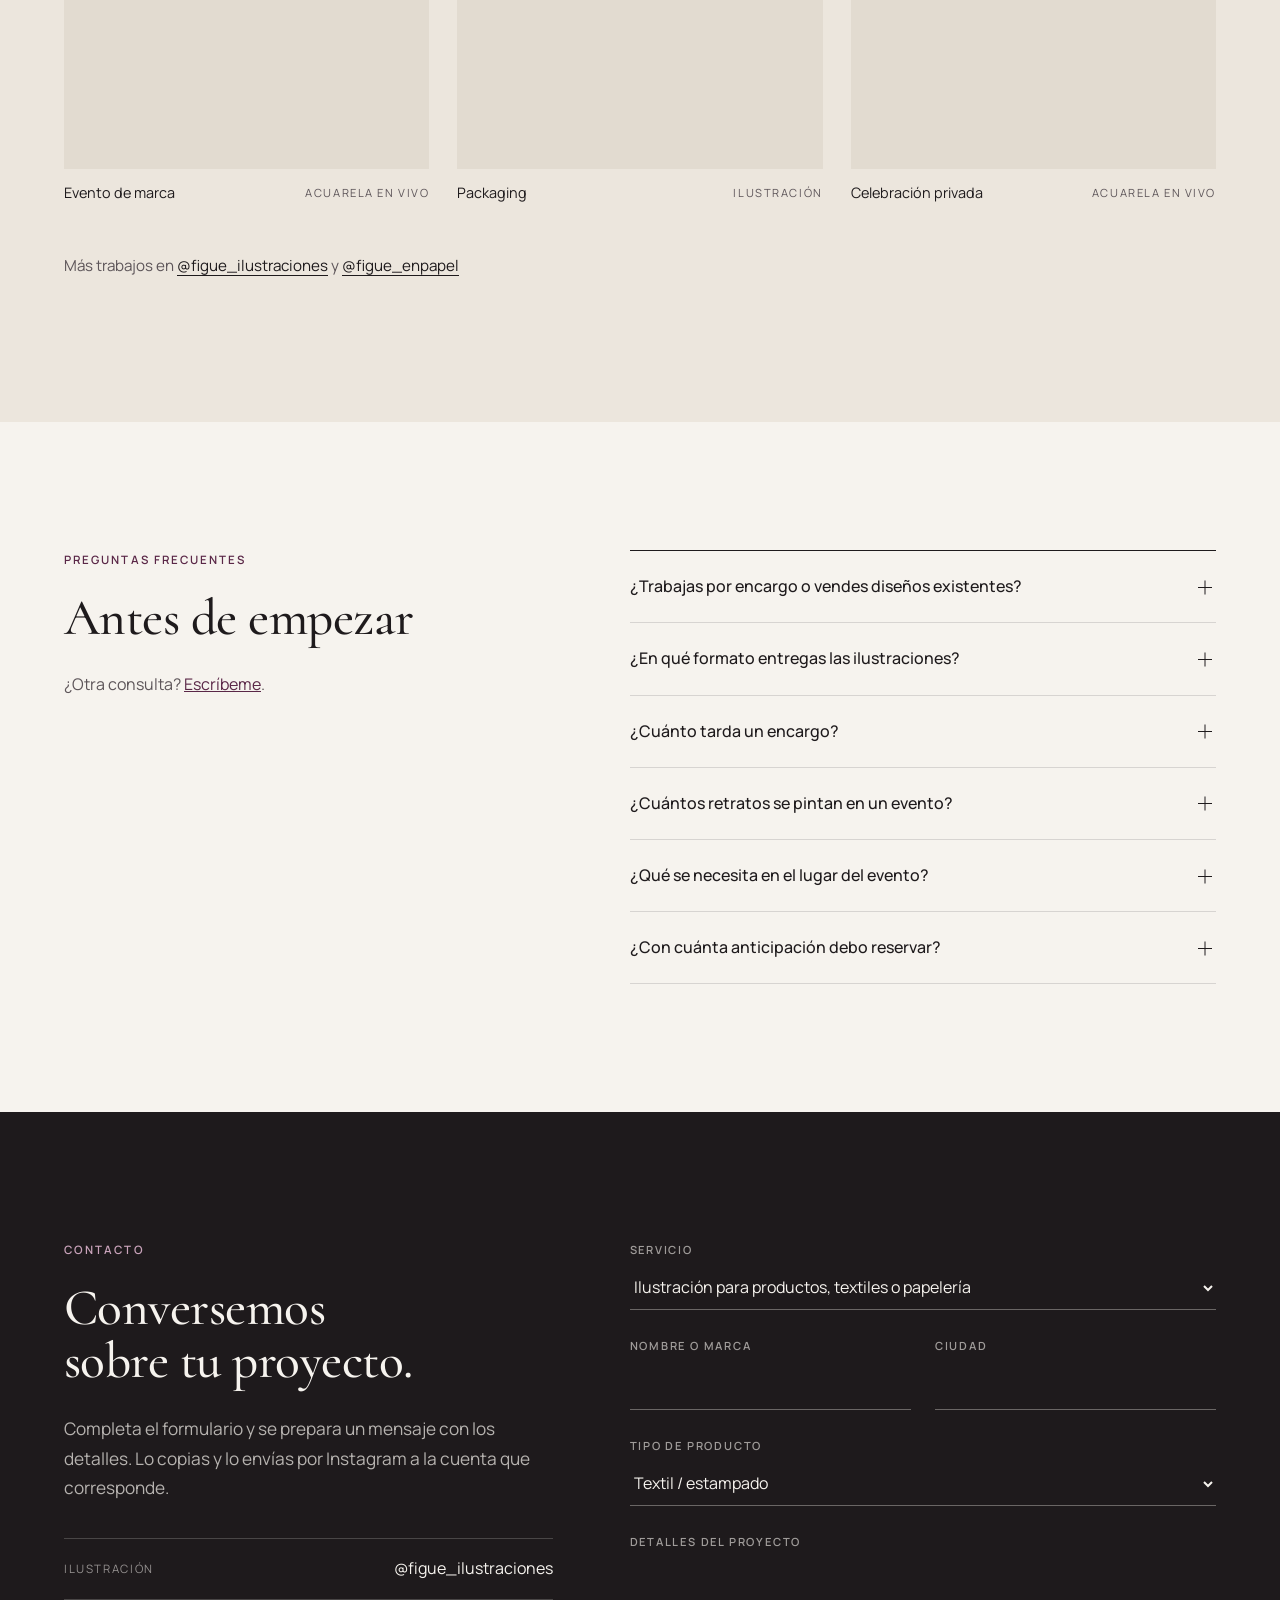
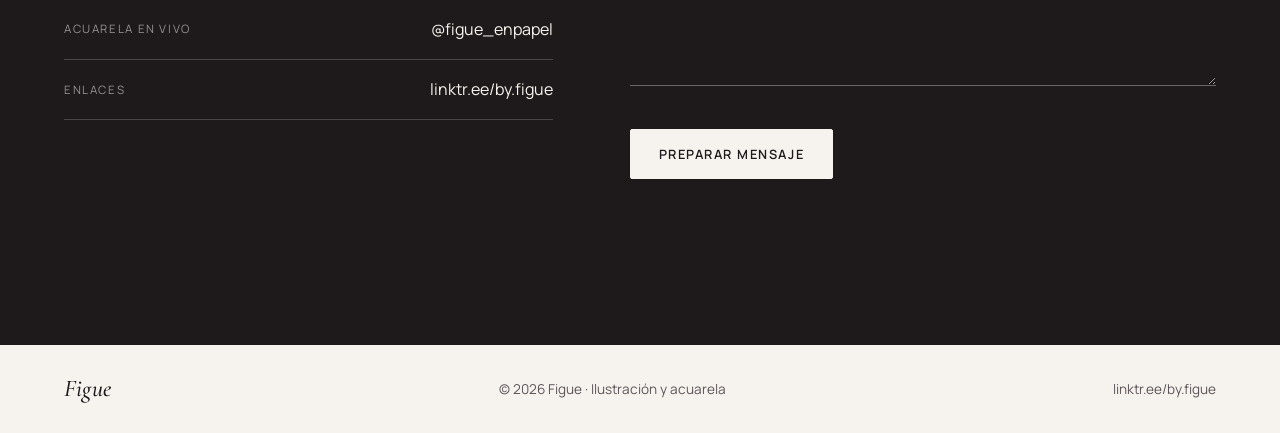
==== commit 2f6eb735: "Figue: rediseño editorial y profesional Co-Authored-By: Claude Opus 5.5 <noreply@anthropic.com> Clau" ====
--- a/figue/index.html
+++ b/figue/index.html
@@ -4,14 +4,14 @@
   <meta charset="utf-8">
   <meta name="viewport" content="width=device-width, initial-scale=1, viewport-fit=cover">
   <title>Figue — Ilustración y acuarela en vivo</title>
-  <meta name="description" content="Figue es artista e ilustradora. Ilustración para productos, textiles y papelería, y retratos en acuarela en vivo para eventos.">
+  <meta name="description" content="Figue, artista e ilustradora. Ilustración para productos, textiles y papelería, y retratos en acuarela en vivo para eventos.">
   <meta property="og:title" content="Figue — Ilustración y acuarela en vivo">
   <meta property="og:description" content="Ilustración para productos, textiles y papelería. Retratos en acuarela en vivo para eventos.">
   <meta property="og:type" content="website">
   <link rel="icon" href="favicon.svg" type="image/svg+xml">
   <link rel="preconnect" href="https://fonts.googleapis.com">
   <link rel="preconnect" href="https://fonts.gstatic.com" crossorigin>
-  <link href="https://fonts.googleapis.com/css2?family=Caveat:wght@500;700&family=Fraunces:ital,opsz,wght@0,9..144,400;0,9..144,600;1,9..144,400&family=Inter:wght@400;500;600&display=swap" rel="stylesheet">
+  <link href="https://fonts.googleapis.com/css2?family=Cormorant:ital,wght@0,500;0,600;1,500&family=Manrope:wght@400;500;600&display=swap" rel="stylesheet">
   <link rel="stylesheet" href="styles.css">
 </head>
 <body>
@@ -19,29 +19,28 @@
 
   <svg width="0" height="0" style="position:absolute" aria-hidden="true">
     <defs>
-      <filter id="rough"><feTurbulence type="fractalNoise" baseFrequency=".03" numOctaves="2" seed="4"/><feDisplacementMap in="SourceGraphic" scale="2.2"/></filter>
-      <pattern id="figs" width="50" height="50" patternUnits="userSpaceOnUse" patternTransform="rotate(-8)">
-        <path d="M14 10c-1 0-2 1-2 2-4 1-7 5-7 9 0 4 3 6 8 6s8-2 8-6c0-4-3-8-7-9 0-1 0-2 0-2z" fill="#c9a0b8" stroke="#6d2e57" stroke-width="1.4"/>
-        <path d="M13 10c2-3 5-3 6-1-2 2-4 2-6 1z" fill="#a9bb7c" stroke="#6f8a3c" stroke-width="1.2"/>
-        <path d="M36 34c4-6 10-6 12-2-4 4-8 4-12 2z" fill="#a9bb7c" stroke="#6f8a3c" stroke-width="1.2"/>
-        <circle cx="38" cy="12" r="1.6" fill="#6d2e57"/><circle cx="8" cy="40" r="1.6" fill="#6d2e57"/>
+      <pattern id="figs" width="64" height="64" patternUnits="userSpaceOnUse" patternTransform="rotate(-12)">
+        <g fill="none" stroke="#5a2747" stroke-width="1" stroke-linecap="round" stroke-linejoin="round">
+          <path d="M18 12c-1 0-2 1-2 3-5 1-9 6-9 11 0 5 4 8 11 8s11-3 11-8c0-5-4-10-9-11 0-2-1-3-2-3z"/>
+          <path d="M14 26c2 2 6 2 8 0"/>
+          <path d="M18 12c3-4 7-4 9-2-3 3-6 3-9 2z" stroke="#6e7a5a"/>
+          <path d="M44 42c6-8 14-8 16-3-5 5-11 6-16 3zM44 42c5-1 10-2 14-3" stroke="#6e7a5a"/>
+          <circle cx="48" cy="14" r="1"/><circle cx="10" cy="52" r="1"/><circle cx="34" cy="58" r="1"/>
+        </g>
       </pattern>
     </defs>
   </svg>
 
   <header class="nav" id="top">
     <div class="wrap nav__inner">
-      <a href="#top" class="brand" aria-label="Figue, inicio">
-        <svg class="brand__fig" viewBox="0 0 48 48" aria-hidden="true"><path d="M24 8c-2 0-3 2-3 4-7 2-13 10-13 18 0 8 7 12 16 12s16-4 16-12c0-8-6-16-13-18 0-2-1-4-3-4z" fill="currentColor"/><path d="M24 8c3-4 8-4 10-2-3 3-7 3-10 2z" fill="var(--leaf)"/></svg>
-        Figue
-      </a>
+      <a href="#top" class="brand" aria-label="Figue, inicio">Figue</a>
       <button class="nav__toggle" aria-expanded="false" aria-controls="menu" aria-label="Abrir menú"><span></span><span></span></button>
       <nav id="menu" class="nav__menu" aria-label="Principal">
-        <a href="#productos">Productos y papelería</a>
+        <a href="#productos">Ilustración</a>
         <a href="#eventos">Acuarela en vivo</a>
-        <a href="#galeria">Galería</a>
+        <a href="#galeria">Trabajos</a>
         <a href="#preguntas">Preguntas</a>
-        <a href="#contacto" class="btn btn--small">Contacto</a>
+        <a href="#contacto" class="nav__cta">Contacto</a>
       </nav>
     </div>
   </header>
@@ -51,184 +50,171 @@
     <section class="hero">
       <div class="wrap hero__inner">
         <div class="hero__text">
-          <p class="hand hero__kicker">hola, soy Figue ✶ artista</p>
-          <h1>Dibujos que se <span class="underline">usan</span>, se regalan y se guardan.</h1>
-          <p class="hero__lead">Ilustro para productos, textiles y papelería, y pinto retratos en acuarela en vivo durante tus eventos.</p>
+          <p class="label">Artista e ilustradora</p>
+          <h1>Ilustración hecha a mano para marcas, objetos y momentos.</h1>
+          <p class="hero__lead">Diseño ilustraciones para productos, textiles y papelería, y pinto retratos en acuarela en vivo durante eventos.</p>
           <div class="hero__cta">
-            <a href="#contacto" class="btn">Cuéntame tu idea</a>
-            <a href="https://linktr.ee/by.figue" class="link" target="_blank" rel="noopener">Todos mis enlaces ↗</a>
+            <a href="#contacto" class="btn">Solicitar cotización</a>
+            <a href="#galeria" class="link">Ver trabajos</a>
           </div>
         </div>
         <div class="hero__art" aria-hidden="true">
-          <figure class="paper paper--a">
-            <span class="tape"></span>
-            <svg viewBox="0 0 200 220" class="swatch"><rect width="200" height="220" fill="url(#figs)"/></svg>
-            <figcaption class="hand">estampado · higos</figcaption>
+          <figure class="plate plate--main">
+            <svg viewBox="0 0 400 500" preserveAspectRatio="xMidYMid slice"><rect width="400" height="500" fill="url(#figs)"/></svg>
+            <figcaption>Estampado · Higos</figcaption>
           </figure>
-          <figure class="paper paper--b">
-            <span class="tape"></span>
-            <div class="watercolor">
-              <span class="wash wash--1"></span><span class="wash wash--2"></span><span class="wash wash--3"></span>
-              <svg viewBox="0 0 200 220" class="sketch">
-                <path d="M62 120c-18-4-26-26-20-46 6-20 28-28 44-18 14 10 16 34 6 50-6 10-18 16-30 14z"/>
-                <path d="M44 78c8-20 34-30 52-12 4-10-2-24-18-28-20-6-40 10-34 40z"/>
-                <path d="M60 92h2M78 92h2M64 106c4 4 10 4 14 0"/>
-                <path d="M128 124c-16-2-24-22-18-40 6-18 24-24 38-14 12 10 12 30 4 44-6 8-14 12-24 10z"/>
-                <path d="M104 90c-10-30 30-46 50-24 8 10 10 30 4 50 10-20 8-46-6-60-22-22-58-8-48 34z"/>
-                <path d="M124 100h2M140 100h2M126 112c4 3 9 3 12 0"/>
-                <path d="M30 210c4-40 24-62 48-62 18 0 30 10 36 24 6-14 18-22 34-22 22 0 36 22 40 60"/>
-              </svg>
-            </div>
-            <figcaption class="hand">acuarela en vivo · boda</figcaption>
+          <figure class="plate plate--inset">
+            <div class="wc"><span></span><span></span><span></span><span></span></div>
+            <figcaption>Acuarela</figcaption>
           </figure>
         </div>
       </div>
     </section>
 
-    <!-- DOS CAMINOS -->
-    <section class="section section--tint" id="servicios">
+    <!-- SERVICIOS -->
+    <section class="section section--rule" id="servicios">
       <div class="wrap">
         <header class="section__head">
-          <p class="eyebrow">Lo que hago</p>
-          <h2>Dos formas de trabajar juntos</h2>
+          <p class="label">Servicios</p>
+          <h2>Dos líneas de trabajo</h2>
         </header>
         <div class="paths">
           <a class="path" href="#productos">
-            <span class="path__swatch" aria-hidden="true"><svg viewBox="0 0 100 100"><rect width="100" height="100" fill="url(#figs)"/></svg></span>
-            <span class="path__body">
-              <span class="path__tag">@figue_ilustraciones</span>
-              <h3>Ilustración para productos, textiles y papelería</h3>
-              <p>Diseño ilustraciones y estampados para tu marca: telas, ropa, empaques, tarjetas, cuadernos y más. Te entrego los archivos listos para producir.</p>
-              <span class="path__more">Ver más →</span>
-            </span>
+            <span class="path__tag">@figue_ilustraciones</span>
+            <h3>Ilustración para productos, textiles y papelería</h3>
+            <p>Ilustraciones y estampados originales para tu marca, entregados en archivos listos para producción.</p>
+            <ul class="path__list"><li>Estampados textiles</li><li>Papelería e invitaciones</li><li>Packaging y etiquetas</li></ul>
+            <span class="path__more">Conocer el servicio <span aria-hidden="true">→</span></span>
           </a>
           <a class="path" href="#eventos">
-            <span class="path__swatch path__swatch--wash" aria-hidden="true"><span class="wash wash--1"></span><span class="wash wash--3"></span></span>
-            <span class="path__body">
-              <span class="path__tag">@figue_enpapel</span>
-              <h3>Retratos en acuarela en vivo para eventos</h3>
-              <p>Me instalo en tu boda, cumpleaños o evento de marca y pinto a tus invitados en el momento. Cada uno se lleva su retrato original.</p>
-              <span class="path__more">Ver más →</span>
-            </span>
+            <span class="path__tag">@figue_enpapel</span>
+            <h3>Retratos en acuarela en vivo para eventos</h3>
+            <p>Retratos pintados en el momento. Cada invitado se lleva una pieza original en papel de acuarela.</p>
+            <ul class="path__list"><li>Bodas</li><li>Eventos de marca</li><li>Celebraciones privadas</li></ul>
+            <span class="path__more">Conocer el servicio <span aria-hidden="true">→</span></span>
           </a>
         </div>
       </div>
     </section>
 
     <!-- PRODUCTOS -->
-    <section class="section" id="productos">
+    <section class="section section--tint" id="productos">
       <div class="wrap">
-        <header class="section__head">
-          <p class="eyebrow">Ilustración para productos</p>
-          <h2>Tu marca, dibujada a mano</h2>
-          <p class="muted">Creo ilustraciones originales pensadas para imprimirse, estamparse y venderse. Trabajo por encargo y también licencio diseños de mi colección.</p>
-        </header>
-        <div class="events">
-          <article class="event">
-            <svg viewBox="0 0 48 48" class="event__icon" aria-hidden="true"><path d="M16 6l-10 6 4 8 4-2v24h20V18l4 2 4-8-10-6c-1 4-4 6-8 6s-7-2-8-6z"/></svg>
+        <div class="split">
+          <header>
+            <p class="label">Ilustración para productos</p>
+            <h2>Una identidad visual que se puede tocar.</h2>
+          </header>
+          <p class="lead">Creo ilustraciones originales pensadas para imprimirse, estamparse y venderse. Trabajo por encargo para marcas y estudios, adaptando cada pieza a su técnica de producción.</p>
+        </div>
+
+        <div class="cols">
+          <article class="col">
             <h3>Textiles</h3>
-            <p>Estampados y patrones continuos para telas, ropa, pañuelos, bolsas y accesorios.</p>
+            <p>Estampados y patrones continuos para telas, prendas, pañuelos, bolsas y accesorios.</p>
           </article>
-          <article class="event">
-            <svg viewBox="0 0 48 48" class="event__icon" aria-hidden="true"><path d="M10 8h22l6 6v26H10zM32 8v6h6M16 22h16M16 28h16M16 34h10"/></svg>
+          <article class="col">
             <h3>Papelería</h3>
-            <p>Tarjetas, invitaciones, cuadernos, calendarios, stickers, etiquetas y láminas.</p>
+            <p>Tarjetas, invitaciones, cuadernos, calendarios, etiquetas y láminas.</p>
           </article>
-          <article class="event">
-            <svg viewBox="0 0 48 48" class="event__icon" aria-hidden="true"><path d="M8 16l16-8 16 8v18l-16 8-16-8zM8 16l16 8 16-8M24 24v18"/></svg>
-            <h3>Productos y empaques</h3>
-            <p>Ilustración para packaging, tazas, cerámica, etiquetas y cualquier objeto que quieras vestir.</p>
+          <article class="col">
+            <h3>Productos y packaging</h3>
+            <p>Ilustración para cajas, etiquetas, cerámica y objetos de marca.</p>
           </article>
         </div>
-        <div class="how">
-          <h3 class="how__title">Cómo es un encargo</h3>
+
+        <div class="process">
+          <h3 class="process__title">Proceso de un encargo</h3>
           <ol class="steps">
-            <li><span class="hand step__n">1</span><h3>Brief</h3><p>Me cuentas el producto, el estilo que buscas, medidas y plazos.</p></li>
-            <li><span class="hand step__n">2</span><h3>Bocetos</h3><p>Te muestro propuestas a mano y elegimos un camino.</p></li>
-            <li><span class="hand step__n">3</span><h3>Ilustración final</h3><p>Pinto la versión final y ajustamos colores y detalles.</p></li>
-            <li><span class="hand step__n">4</span><h3>Archivos listos</h3><p>Recibes los archivos en alta calidad, preparados para tu imprenta o fábrica.</p></li>
+            <li><span class="step__n">01</span><h4>Brief</h4><p>Definimos producto, estilo, medidas, técnica de impresión y plazos.</p></li>
+            <li><span class="step__n">02</span><h4>Bocetos</h4><p>Presento propuestas y elegimos una dirección.</p></li>
+            <li><span class="step__n">03</span><h4>Ilustración final</h4><p>Desarrollo la pieza final y ajustamos color y detalle.</p></li>
+            <li><span class="step__n">04</span><h4>Entrega</h4><p>Archivos en alta resolución, preparados para imprenta o fábrica.</p></li>
           </ol>
         </div>
       </div>
     </section>
 
     <!-- EVENTOS -->
-    <section class="section section--tint" id="eventos">
-      <div class="wrap split">
+    <section class="section" id="eventos">
+      <div class="wrap split split--media">
+        <figure class="plate plate--event" aria-hidden="true">
+          <div class="wc wc--large"><span></span><span></span><span></span><span></span></div>
+        </figure>
         <div>
-          <p class="eyebrow">Acuarela en vivo</p>
-          <h2>Un retrato pintado mientras la fiesta sucede.</h2>
-          <p class="muted">Llego con mis acuarelas, pinceles y papel. Tus invitados se sientan unos minutos y se van con un retrato original, pintado frente a sus ojos.</p>
+          <p class="label">Acuarela en vivo</p>
+          <h2>Retratos pintados mientras el evento sucede.</h2>
+          <p class="lead">Me instalo con acuarelas, pinceles y papel de algodón. Los invitados posan unos minutos y se llevan un retrato original, pintado frente a ellos.</p>
+          <dl class="specs">
+            <div><dt>Bodas</dt><dd>Un recuerdo para cada invitado y una experiencia durante la celebración.</dd></div>
+            <div><dt>Marcas y empresas</dt><dd>Activaciones, lanzamientos y eventos corporativos, con papel personalizado.</dd></div>
+            <div><dt>Celebraciones</dt><dd>Cumpleaños, aniversarios y encuentros privados.</dd></div>
+            <div><dt>Ferias y cultura</dt><dd>Festivales, mercados de diseño y espacios culturales.</dd></div>
+          </dl>
           <a href="https://www.instagram.com/figue_enpapel/" class="link" target="_blank" rel="noopener">Ver retratos en @figue_enpapel ↗</a>
         </div>
-        <div class="tiles">
-          <div class="tile"><h3>Bodas</h3><p>Un regalo para tus invitados y un recuerdo de cada uno para ustedes.</p></div>
-          <div class="tile"><h3>Marcas y empresas</h3><p>Activaciones, lanzamientos y eventos corporativos, con papel personalizado.</p></div>
-          <div class="tile"><h3>Cumpleaños</h3><p>Para todas las edades, y también para las mascotas de la casa.</p></div>
-          <div class="tile"><h3>Ferias y mercados</h3><p>Retratos para el público en festivales y espacios culturales.</p></div>
-        </div>
       </div>
     </section>
 
     <!-- GALERÍA -->
-    <section class="section" id="galeria">
+    <section class="section section--tint" id="galeria">
       <div class="wrap">
         <header class="section__head section__head--row">
           <div>
-            <p class="eyebrow">Galería</p>
-            <h2>Algunos trabajos</h2>
-          </div>
-          <div class="filters" role="group" aria-label="Filtrar galería">
+            <p class="label">Trabajos</p>
+            <h2>Selección</h2>
+          </div>
+          <div class="filters" role="group" aria-label="Filtrar trabajos">
             <button class="filter is-active" data-filter="all" aria-pressed="true">Todo</button>
-            <button class="filter" data-filter="productos" aria-pressed="false">Productos</button>
+            <button class="filter" data-filter="productos" aria-pressed="false">Ilustración</button>
             <button class="filter" data-filter="eventos" aria-pressed="false">Acuarela en vivo</button>
           </div>
         </header>
         <!-- Reemplaza cada .shot__ph por <img src="img/archivo.jpg" alt="descripción"> -->
         <div class="gallery">
-          <figure class="shot" data-cat="productos"><div class="shot__ph"><span class="hand">foto aquí</span></div><figcaption>Estampado textil</figcaption></figure>
-          <figure class="shot" data-cat="eventos"><div class="shot__ph"><span class="hand">foto aquí</span></div><figcaption>Retratos en una boda</figcaption></figure>
-          <figure class="shot" data-cat="productos"><div class="shot__ph"><span class="hand">foto aquí</span></div><figcaption>Línea de papelería</figcaption></figure>
-          <figure class="shot" data-cat="eventos"><div class="shot__ph"><span class="hand">foto aquí</span></div><figcaption>Evento de marca</figcaption></figure>
-          <figure class="shot" data-cat="productos"><div class="shot__ph"><span class="hand">foto aquí</span></div><figcaption>Empaque ilustrado</figcaption></figure>
-          <figure class="shot" data-cat="eventos"><div class="shot__ph"><span class="hand">foto aquí</span></div><figcaption>Cumpleaños</figcaption></figure>
-        </div>
-        <p class="gallery__more">Más trabajos en <a href="https://www.instagram.com/figue_ilustraciones/" target="_blank" rel="noopener">@figue_ilustraciones</a> y <a href="https://www.instagram.com/figue_enpapel/" target="_blank" rel="noopener">@figue_enpapel</a>.</p>
+          <figure class="shot" data-cat="productos"><div class="shot__ph"><span>Imagen</span></div><figcaption><span>Estampado textil</span><span>Ilustración</span></figcaption></figure>
+          <figure class="shot" data-cat="eventos"><div class="shot__ph"><span>Imagen</span></div><figcaption><span>Retratos en boda</span><span>Acuarela en vivo</span></figcaption></figure>
+          <figure class="shot" data-cat="productos"><div class="shot__ph"><span>Imagen</span></div><figcaption><span>Línea de papelería</span><span>Ilustración</span></figcaption></figure>
+          <figure class="shot" data-cat="eventos"><div class="shot__ph"><span>Imagen</span></div><figcaption><span>Evento de marca</span><span>Acuarela en vivo</span></figcaption></figure>
+          <figure class="shot" data-cat="productos"><div class="shot__ph"><span>Imagen</span></div><figcaption><span>Packaging</span><span>Ilustración</span></figcaption></figure>
+          <figure class="shot" data-cat="eventos"><div class="shot__ph"><span>Imagen</span></div><figcaption><span>Celebración privada</span><span>Acuarela en vivo</span></figcaption></figure>
+        </div>
+        <p class="gallery__more">Más trabajos en <a href="https://www.instagram.com/figue_ilustraciones/" target="_blank" rel="noopener">@figue_ilustraciones</a> y <a href="https://www.instagram.com/figue_enpapel/" target="_blank" rel="noopener">@figue_enpapel</a></p>
       </div>
     </section>
 
     <!-- PREGUNTAS -->
-    <section class="section section--tint" id="preguntas">
+    <section class="section" id="preguntas">
       <div class="wrap split">
-        <div>
-          <p class="eyebrow">Preguntas frecuentes</p>
-          <h2>Lo que más me preguntan</h2>
-          <p class="muted">¿Tienes otra duda? <a href="#contacto">Escríbeme</a>.</p>
-        </div>
+        <header>
+          <p class="label">Preguntas frecuentes</p>
+          <h2>Antes de empezar</h2>
+          <p class="muted">¿Otra consulta? <a href="#contacto">Escríbeme</a>.</p>
+        </header>
         <div class="faq">
           <details>
-            <summary>¿Vendes diseños o solo trabajas por encargo?</summary>
-            <p>Las dos cosas. Puedo crear una ilustración nueva para tu producto o licenciarte un diseño de mi colección.</p>
+            <summary>¿Trabajas por encargo o vendes diseños existentes?</summary>
+            <p>Principalmente por encargo, creando ilustraciones nuevas para cada producto. Si te interesa un diseño de mi portafolio, consúltame por su disponibilidad.</p>
           </details>
           <details>
             <summary>¿En qué formato entregas las ilustraciones?</summary>
-            <p>En archivos digitales de alta resolución, preparados para la técnica de impresión que uses. Lo vemos juntos en el brief.</p>
-          </details>
-          <details>
-            <summary>¿Cuánto tarda un encargo de ilustración?</summary>
-            <p>Depende del proyecto y de cuántas piezas sean. Te doy un plazo concreto junto con la cotización.</p>
-          </details>
-          <details>
-            <summary>¿Cuántos retratos alcanzas a pintar en un evento?</summary>
-            <p>Depende de las horas contratadas y de si son retratos individuales o de grupo. Te ayudo a calcularlo según tus invitados.</p>
-          </details>
-          <details>
-            <summary>¿Qué necesito tener en el lugar del evento?</summary>
-            <p>Una mesa pequeña, dos sillas y buena luz. Yo llevo las acuarelas y todo el material.</p>
+            <p>En archivos digitales de alta resolución, preparados para la técnica de impresión que uses. Lo definimos en el brief.</p>
+          </details>
+          <details>
+            <summary>¿Cuánto tarda un encargo?</summary>
+            <p>Depende del alcance y del número de piezas. Junto con la cotización te entrego un calendario con fechas de bocetos y entrega final.</p>
+          </details>
+          <details>
+            <summary>¿Cuántos retratos se pintan en un evento?</summary>
+            <p>Depende de las horas contratadas y de si los retratos son individuales o de grupo. Lo calculamos según el número de invitados.</p>
+          </details>
+          <details>
+            <summary>¿Qué se necesita en el lugar del evento?</summary>
+            <p>Una mesa pequeña, dos sillas y buena luz. Yo llevo todo el material.</p>
           </details>
           <details>
             <summary>¿Con cuánta anticipación debo reservar?</summary>
-            <p>Mientras antes mejor, sobre todo en temporada de bodas. Escríbeme con tu fecha y te confirmo disponibilidad.</p>
+            <p>Lo antes posible, sobre todo en temporada de bodas. Escríbeme con la fecha y te confirmo disponibilidad.</p>
           </details>
         </div>
       </div>
@@ -238,26 +224,26 @@
     <section class="section section--ink" id="contacto">
       <div class="wrap split">
         <div>
-          <p class="eyebrow">Contacto</p>
-          <h2>¿Trabajamos juntos?</h2>
-          <p>Completa los datos y te armo el mensaje. Lo copias, abres el Instagram que corresponde y lo pegas en el chat.</p>
-          <ul class="ig-list">
-            <li><a class="ig" href="https://www.instagram.com/figue_ilustraciones/" target="_blank" rel="noopener"><svg viewBox="0 0 24 24" aria-hidden="true"><rect x="3" y="3" width="18" height="18" rx="5"/><circle cx="12" cy="12" r="4"/><circle cx="17.5" cy="6.5" r=".6" fill="currentColor"/></svg>@figue_ilustraciones</a><span>productos y papelería</span></li>
-            <li><a class="ig" href="https://www.instagram.com/figue_enpapel/" target="_blank" rel="noopener"><svg viewBox="0 0 24 24" aria-hidden="true"><rect x="3" y="3" width="18" height="18" rx="5"/><circle cx="12" cy="12" r="4"/><circle cx="17.5" cy="6.5" r=".6" fill="currentColor"/></svg>@figue_enpapel</a><span>acuarela en vivo</span></li>
-            <li><a class="ig" href="https://linktr.ee/by.figue" target="_blank" rel="noopener"><svg viewBox="0 0 24 24" aria-hidden="true"><path d="M10 14a4 4 0 0 0 5.7 0l3-3a4 4 0 0 0-5.7-5.7l-1 1M14 10a4 4 0 0 0-5.7 0l-3 3a4 4 0 0 0 5.7 5.7l1-1"/></svg>linktr.ee/by.figue</a><span>todos mis enlaces</span></li>
+          <p class="label">Contacto</p>
+          <h2>Conversemos sobre tu proyecto.</h2>
+          <p class="lead">Completa el formulario y se prepara un mensaje con los detalles. Lo copias y lo envías por Instagram a la cuenta que corresponde.</p>
+          <ul class="contact-list">
+            <li><span>Ilustración</span><a href="https://www.instagram.com/figue_ilustraciones/" target="_blank" rel="noopener">@figue_ilustraciones</a></li>
+            <li><span>Acuarela en vivo</span><a href="https://www.instagram.com/figue_enpapel/" target="_blank" rel="noopener">@figue_enpapel</a></li>
+            <li><span>Enlaces</span><a href="https://linktr.ee/by.figue" target="_blank" rel="noopener">linktr.ee/by.figue</a></li>
           </ul>
         </div>
         <form class="form" id="booking" novalidate>
           <div class="field">
-            <label for="servicio">¿Qué necesitas?</label>
+            <label for="servicio">Servicio</label>
             <select id="servicio" name="servicio">
               <option value="productos">Ilustración para productos, textiles o papelería</option>
-              <option value="eventos">Retratos en acuarela en vivo para un evento</option>
+              <option value="eventos">Retratos en acuarela en vivo</option>
             </select>
           </div>
           <div class="row">
             <div class="field">
-              <label for="nombre">Tu nombre o marca</label>
+              <label for="nombre">Nombre o marca</label>
               <input id="nombre" name="nombre" autocomplete="name" required>
             </div>
             <div class="field">
@@ -275,24 +261,24 @@
               <select id="tipo" name="tipo">
                 <option>Boda</option>
                 <option>Evento de marca / empresa</option>
-                <option>Cumpleaños</option>
-                <option>Feria o mercado</option>
+                <option>Celebración privada</option>
+                <option>Feria o evento cultural</option>
                 <option>Otro</option>
               </select>
             </div>
           </div>
           <div class="field" data-only="productos">
-            <label for="producto">Producto</label>
+            <label for="producto">Tipo de producto</label>
             <select id="producto" name="producto">
               <option>Textil / estampado</option>
               <option>Papelería</option>
-              <option>Empaque o etiqueta</option>
+              <option>Packaging o etiqueta</option>
               <option>Otro producto</option>
             </select>
           </div>
           <div class="field">
-            <label for="mensaje">Cuéntame tu idea</label>
-            <textarea id="mensaje" name="mensaje" rows="3" required></textarea>
+            <label for="mensaje">Detalles del proyecto</label>
+            <textarea id="mensaje" name="mensaje" rows="4" required></textarea>
           </div>
           <button class="btn btn--light" type="submit">Preparar mensaje</button>
           <p class="form__status" role="status" aria-live="polite"></p>
@@ -304,8 +290,9 @@
 
   <footer class="footer">
     <div class="wrap footer__inner">
-      <span class="hand footer__sig">Figue ✶ artista</span>
-      <span>© <span id="year">2026</span> · <a href="https://linktr.ee/by.figue" target="_blank" rel="noopener">linktr.ee/by.figue</a></span>
+      <span class="brand brand--small">Figue</span>
+      <span>© <span id="year">2026</span> Figue · Ilustración y acuarela</span>
+      <a href="https://linktr.ee/by.figue" target="_blank" rel="noopener">linktr.ee/by.figue</a>
     </div>
   </footer>
 
--- a/figue/styles.css
+++ b/figue/styles.css
@@ -1,236 +1,208 @@
+/* Layout: editorial de dos columnas, grilla recta, reglas finas y mucho aire. */
 :root {
-  --paper: #faf5ec;
-  --paper-2: #f2e9da;
-  --ink: #241c22;
-  --ink-soft: #5c5059;
-  --fig: #6d2e57;
-  --fig-soft: #e9d6df;
-  --leaf: #6f8a3c;
-  --line: rgba(36, 28, 34, .16);
-  --radius: 12px;
-  --hand: "Caveat", "Comic Sans MS", cursive;
-  --serif: "Fraunces", Georgia, serif;
-  --sans: "Inter", system-ui, -apple-system, sans-serif;
+  --paper: #f6f3ee;
+  --paper-2: #ece6dd;
+  --ink: #1e1a1c;
+  --ink-soft: #5d5559;
+  --plum: #5a2747;
+  --sage: #6e7a5a;
+  --line: rgba(30, 26, 28, .14);
+  --display: "Cormorant", "Cormorant Garamond", Georgia, serif;
+  --sans: "Manrope", system-ui, -apple-system, sans-serif;
 }
 
 [hidden] { display: none !important; }
 *, *::before, *::after { box-sizing: border-box; }
-html { scroll-behavior: smooth; scroll-padding-top: 76px; }
-body {
-  margin: 0; font: 17px/1.6 var(--sans); color: var(--ink); background: var(--paper);
-  -webkit-font-smoothing: antialiased;
-  /* grano de papel */
-  background-image: url("data:image/svg+xml,%3Csvg xmlns='http://www.w3.org/2000/svg' width='160' height='160'%3E%3Cfilter id='n'%3E%3CfeTurbulence type='fractalNoise' baseFrequency='.9' numOctaves='2'/%3E%3CfeColorMatrix values='0 0 0 0 0.3 0 0 0 0 0.2 0 0 0 0 0.2 0 0 0 .05 0'/%3E%3C/filter%3E%3Crect width='100%25' height='100%25' filter='url(%23n)'/%3E%3C/svg%3E");
-}
+html { scroll-behavior: smooth; scroll-padding-top: 72px; }
+body { margin: 0; font: 400 16px/1.7 var(--sans); color: var(--ink); background: var(--paper); -webkit-font-smoothing: antialiased; }
 a { color: inherit; }
 img, svg { display: block; max-width: 100%; }
-h1, h2, h3 { font-family: var(--serif); font-weight: 600; line-height: 1.1; margin: 0 0 .5em; letter-spacing: -.01em; }
-h1 { font-size: clamp(2.6rem, 6.4vw, 4.8rem); font-weight: 400; }
-h2 { font-size: clamp(1.9rem, 4vw, 2.9rem); }
-h3 { font-size: 1.25rem; }
+h1, h2, h3, h4 { margin: 0; font-weight: 500; text-wrap: balance; }
+h1, h2 { font-family: var(--display); line-height: 1.04; letter-spacing: -.01em; }
+h1 { font-size: clamp(2.8rem, 6vw, 5rem); }
+h2 { font-size: clamp(2.1rem, 4vw, 3.3rem); margin-bottom: .5em; }
+h3 { font-family: var(--display); font-size: 1.6rem; line-height: 1.15; font-weight: 600; }
+h4 { font-size: .95rem; font-weight: 600; }
 p { margin: 0 0 1em; }
-.hand { font-family: var(--hand); font-weight: 700; }
 .muted { color: var(--ink-soft); }
-.wrap { max-width: 1140px; margin: 0 auto; padding-left: max(20px, env(safe-area-inset-left, 0px)); padding-right: max(20px, env(safe-area-inset-right, 0px)); }
-.skip { position: absolute; left: -999px; top: 8px; background: var(--ink); color: #fff; padding: 8px 14px; border-radius: 8px; z-index: 100; }
+.lead { font-size: 1.08rem; color: var(--ink-soft); max-width: 58ch; }
+.wrap { max-width: 1200px; margin: 0 auto; padding-left: max(24px, env(safe-area-inset-left, 0px)); padding-right: max(24px, env(safe-area-inset-right, 0px)); }
+.skip { position: absolute; left: -999px; top: 8px; background: var(--ink); color: var(--paper); padding: 8px 14px; z-index: 100; }
 .skip:focus { left: 8px; }
-:focus-visible { outline: 2px dashed var(--fig); outline-offset: 3px; }
-
-.eyebrow { font: 700 1.5rem/1 var(--hand); color: var(--fig); margin-bottom: .6rem; }
-
-.btn {
-  display: inline-flex; align-items: center; justify-content: center;
-  background: var(--fig); color: #fff; border: 2px solid var(--ink);
-  padding: 12px 24px; border-radius: 999px; font: 600 .95rem var(--sans);
-  text-decoration: none; cursor: pointer; box-shadow: 3px 3px 0 var(--ink);
-  transition: transform .15s, box-shadow .15s;
-}
-.btn:hover { transform: translate(-1px, -1px); box-shadow: 4px 4px 0 var(--ink); }
-.btn:active { transform: translate(2px, 2px); box-shadow: 1px 1px 0 var(--ink); }
-.btn--small { padding: 8px 16px; font-size: .88rem; }
-.btn--light { background: var(--paper); color: var(--ink); border-color: var(--paper); box-shadow: 3px 3px 0 var(--fig-soft); }
-.btn--light:hover { box-shadow: 4px 4px 0 var(--fig-soft); }
-.link { font-weight: 600; text-decoration-thickness: 1.5px; text-underline-offset: 4px; }
-.link:hover { color: var(--fig); }
+:focus-visible { outline: 1.5px solid var(--plum); outline-offset: 3px; }
+
+.label { font-size: .72rem; font-weight: 600; letter-spacing: .18em; text-transform: uppercase; color: var(--plum); margin-bottom: 1.4rem; }
+
+.btn { display: inline-flex; align-items: center; justify-content: center; background: var(--ink); color: var(--paper); border: 1px solid var(--ink); padding: 15px 28px; border-radius: 2px; font: 600 .8rem var(--sans); letter-spacing: .12em; text-transform: uppercase; text-decoration: none; cursor: pointer; transition: background .25s, color .25s, border-color .25s; }
+.btn:hover { background: var(--plum); border-color: var(--plum); }
+.btn--light { background: var(--paper); color: var(--ink); border-color: var(--paper); }
+.btn--light:hover { background: transparent; color: var(--paper); border-color: var(--paper); }
+.link { font-size: .8rem; font-weight: 600; letter-spacing: .12em; text-transform: uppercase; text-decoration: none; padding-bottom: 4px; border-bottom: 1px solid currentColor; transition: color .2s; }
+.link:hover { color: var(--plum); }
 
 /* Nav */
-.nav { position: sticky; top: env(safe-area-inset-top, 0px); z-index: 50; background: rgba(250, 245, 236, .9); backdrop-filter: blur(8px); border-bottom: 1px solid transparent; transition: border-color .2s; }
+.nav { position: sticky; top: env(safe-area-inset-top, 0px); z-index: 50; background: rgba(246, 243, 238, .92); backdrop-filter: blur(8px); border-bottom: 1px solid transparent; transition: border-color .2s; }
 .nav.is-scrolled { border-bottom-color: var(--line); }
-.nav__inner { display: flex; align-items: center; justify-content: space-between; height: 68px; }
-.brand { display: flex; align-items: center; gap: 8px; font: 700 2rem/1 var(--hand); text-decoration: none; color: var(--fig); }
-.brand__fig { width: 28px; height: 28px; color: var(--fig); }
-.nav__menu { display: flex; align-items: center; gap: 26px; }
-.nav__menu a:not(.btn) { text-decoration: none; font-weight: 500; font-size: .95rem; color: var(--ink-soft); }
-.nav__menu a:not(.btn):hover { color: var(--fig); }
+.nav__inner { display: flex; align-items: center; justify-content: space-between; height: 72px; }
+.brand { font: italic 500 2rem/1 var(--display); letter-spacing: .01em; text-decoration: none; color: var(--ink); }
+.brand--small { font-size: 1.5rem; }
+.nav__menu { display: flex; align-items: center; gap: 34px; }
+.nav__menu a { font-size: .78rem; font-weight: 500; letter-spacing: .12em; text-transform: uppercase; text-decoration: none; color: var(--ink-soft); transition: color .2s; }
+.nav__menu a:hover { color: var(--ink); }
+.nav__menu .nav__cta { color: var(--ink); border-bottom: 1px solid var(--ink); padding-bottom: 3px; }
 .nav__toggle { display: none; }
-@media (max-width: 760px) {
+@media (max-width: 820px) {
   .nav__toggle { display: grid; gap: 6px; background: none; border: 0; padding: 10px; cursor: pointer; }
-  .nav__toggle span { width: 24px; height: 2px; background: var(--ink); transition: transform .25s; }
-  .nav__toggle[aria-expanded="true"] span:first-child { transform: translateY(4px) rotate(45deg); }
-  .nav__toggle[aria-expanded="true"] span:last-child { transform: translateY(-4px) rotate(-45deg); }
-  .nav__menu { position: absolute; top: 68px; left: 0; right: 0; flex-direction: column; align-items: flex-start; gap: 18px; padding: 24px; background: var(--paper); border-bottom: 1px solid var(--line); opacity: 0; visibility: hidden; transform: translateY(-6px); transition: .2s; }
-  .nav__menu.is-open { opacity: 1; visibility: visible; transform: none; }
+  .nav__toggle span { width: 24px; height: 1.5px; background: var(--ink); transition: transform .25s; }
+  .nav__toggle[aria-expanded="true"] span:first-child { transform: translateY(3.75px) rotate(45deg); }
+  .nav__toggle[aria-expanded="true"] span:last-child { transform: translateY(-3.75px) rotate(-45deg); }
+  .nav__menu { position: absolute; top: 72px; left: 0; right: 0; flex-direction: column; align-items: flex-start; gap: 22px; padding: 28px max(24px, env(safe-area-inset-left, 0px)); background: var(--paper); border-bottom: 1px solid var(--line); opacity: 0; visibility: hidden; transition: .2s; }
+  .nav__menu.is-open { opacity: 1; visibility: visible; }
 }
 
 /* Hero */
-.hero { padding: clamp(56px, 9vw, 110px) 0 clamp(64px, 9vw, 110px); overflow: hidden; }
-.hero__inner { display: grid; grid-template-columns: 1.1fr 1fr; gap: 48px; align-items: center; }
-.hero__kicker { font-size: 1.8rem; color: var(--fig); margin-bottom: .3rem; transform: rotate(-2deg); display: inline-block; }
-.hero__lead { font-size: clamp(1.05rem, 1.5vw, 1.2rem); color: var(--ink-soft); max-width: 46ch; margin: 1.2rem 0 2rem; }
-.hero__cta { display: flex; flex-wrap: wrap; gap: 22px; align-items: center; }
-.underline { position: relative; white-space: nowrap; font-style: italic; color: var(--fig); }
-.underline::after {
-  content: ""; position: absolute; left: -2%; right: -2%; bottom: -.12em; height: .3em;
-  background: url("data:image/svg+xml,%3Csvg xmlns='http://www.w3.org/2000/svg' viewBox='0 0 200 20' preserveAspectRatio='none'%3E%3Cpath d='M2 14C40 4 90 2 198 8M20 17c50-6 100-7 160-4' fill='none' stroke='%236f8a3c' stroke-width='4' stroke-linecap='round'/%3E%3C/svg%3E") no-repeat center / 100% 100%;
-}
-.hero__art { position: relative; min-height: 500px; }
-.paper { position: absolute; margin: 0; background: #fffdf8; padding: 18px 18px 12px; border-radius: 4px; box-shadow: 0 1px 0 var(--line), 0 18px 36px -18px rgba(36, 28, 34, .45); width: 56%; transition: transform .3s; }
-.paper--a { left: 0; top: 0; transform: rotate(-5deg); }
-.paper--b { right: 0; top: 28%; transform: rotate(4deg); }
-.paper:hover { transform: rotate(0) scale(1.02); z-index: 2; }
-.paper figcaption { text-align: center; font-size: 1.35rem; color: var(--ink-soft); margin-top: 4px; }
-.tape { position: absolute; top: -12px; left: 50%; width: 84px; height: 24px; transform: translateX(-50%) rotate(-3deg); background: rgba(233, 214, 223, .85); }
-.sketch { width: 100%; aspect-ratio: 200/220; fill: none; stroke: var(--ink); stroke-width: 2.4; stroke-linecap: round; stroke-linejoin: round; filter: url(#rough); }
-.sketch .accent { stroke: var(--fig); fill: var(--fig-soft); }
-.sketch path { stroke-dasharray: 600; stroke-dashoffset: 600; animation: draw 2.4s ease forwards; }
-.paper--b .sketch path { animation-delay: .8s; }
-@keyframes draw { to { stroke-dashoffset: 0; } }
-@media (max-width: 860px) {
-  .hero__inner { grid-template-columns: 1fr; }
-  .hero__art { min-height: 0; aspect-ratio: 1 / 1.05; max-width: 460px; width: 100%; margin: 0 auto; }
-}
+.hero { padding-block: clamp(48px, 8vw, 104px) clamp(64px, 9vw, 120px); }
+.hero__inner { display: grid; grid-template-columns: 1.05fr 1fr; gap: clamp(40px, 6vw, 96px); align-items: center; }
+.hero__text { min-width: 0; }
+.hero h1 { margin-bottom: 1.6rem; }
+.hero__lead { font-size: 1.1rem; color: var(--ink-soft); max-width: 44ch; margin-bottom: 2.4rem; }
+.hero__cta { display: flex; flex-wrap: wrap; align-items: center; gap: 28px; }
+.hero__art { position: relative; padding: 0 0 12% 14%; }
+@media (max-width: 860px) { .hero__inner { grid-template-columns: 1fr; } .hero__art { max-width: 520px; } }
+
+.plate { margin: 0; position: relative; }
+.plate figcaption { margin-top: 10px; font-size: .68rem; letter-spacing: .18em; text-transform: uppercase; color: var(--ink-soft); }
+.plate--main svg { width: 100%; aspect-ratio: 4 / 5; background: #fbf9f5; border: 1px solid var(--line); }
+.plate--inset { position: absolute; left: 0; bottom: 0; width: 42%; background: var(--paper); padding: 10px 10px 0; box-shadow: 0 20px 40px -24px rgba(30, 26, 28, .35); }
+.plate--inset figcaption { margin: 8px 0 10px; }
+
+/* Acuarela abstracta */
+.wc { position: relative; aspect-ratio: 3 / 4; max-width: 100%; overflow: hidden; background: #fbf9f5; }
+.wc span { position: absolute; border-radius: 50%; filter: blur(18px); mix-blend-mode: multiply; }
+.wc span:nth-child(1) { width: 70%; height: 46%; left: 10%; top: 12%; background: rgba(90, 39, 71, .38); }
+.wc span:nth-child(2) { width: 52%; height: 40%; right: 2%; top: 32%; background: rgba(196, 146, 122, .45); }
+.wc span:nth-child(3) { width: 80%; height: 30%; left: 4%; bottom: 6%; background: rgba(110, 122, 90, .40); }
+.wc span:nth-child(4) { width: 30%; height: 22%; left: 30%; top: 40%; background: rgba(214, 178, 110, .45); }
+.wc--large span { filter: blur(34px); }
 
 /* Sections */
-.section { padding: clamp(68px, 9vw, 110px) 0; }
+.section { padding-block: clamp(80px, 10vw, 136px); }
+.section--rule { border-top: 1px solid var(--line); }
 .section--tint { background: var(--paper-2); }
 .section--ink { background: var(--ink); color: var(--paper); }
-.section--ink .eyebrow { color: #e5b8cf; }
-.section--ink p { color: rgba(250, 245, 236, .78); }
-.section__head { margin-bottom: 44px; max-width: 640px; }
-.section__head--row { max-width: none; display: flex; flex-wrap: wrap; justify-content: space-between; align-items: flex-end; gap: 16px; }
-.split { display: grid; grid-template-columns: 1fr 1.15fr; gap: clamp(32px, 6vw, 88px); align-items: start; }
-@media (max-width: 860px) { .split { grid-template-columns: 1fr; } }
-.prose p { color: var(--ink-soft); font-size: 1.08rem; }
-
-.facts { list-style: none; padding: 0; margin: 28px 0 0; display: grid; grid-template-columns: repeat(3, 1fr); gap: 14px; }
-.facts li { border: 2px dashed var(--line); border-radius: var(--radius); padding: 16px; text-align: center; }
-.facts strong { display: block; font-size: 2rem; line-height: 1; color: var(--fig); }
-.facts span { font-size: .88rem; color: var(--ink-soft); }
-@media (max-width: 480px) { .facts { grid-template-columns: 1fr; } }
-
-/* Events */
-.events { display: grid; grid-template-columns: repeat(auto-fit, minmax(230px, 1fr)); gap: 20px; }
-.event { background: #fffdf8; border: 2px solid var(--ink); border-radius: var(--radius); padding: 26px; box-shadow: 5px 5px 0 var(--fig-soft); transition: transform .2s; }
-.event:nth-child(even) { transform: rotate(.6deg); }
-.event:nth-child(odd) { transform: rotate(-.6deg); }
-.event:hover { transform: rotate(0) translateY(-3px); }
-.event__icon { width: 44px; height: 44px; fill: none; stroke: var(--fig); stroke-width: 2.4; stroke-linecap: round; stroke-linejoin: round; margin-bottom: 16px; }
-.event p { color: var(--ink-soft); margin: 0; }
-
-/* Steps */
-.steps { list-style: none; margin: 0; padding: 0; display: grid; grid-template-columns: repeat(auto-fit, minmax(220px, 1fr)); gap: 28px; }
-.steps li { position: relative; padding-top: 8px; }
-.step__n { display: grid; place-items: center; width: 54px; height: 54px; font-size: 2rem; color: var(--fig); border: 2px solid var(--fig); border-radius: 50% 46% 52% 48% / 48% 52% 46% 50%; margin-bottom: 14px; }
-.steps p { color: var(--ink-soft); }
-
-/* Gallery */
-.gallery { display: grid; grid-template-columns: repeat(auto-fill, minmax(260px, 1fr)); gap: 26px; }
-.shot { margin: 0; background: #fffdf8; padding: 12px 12px 6px; border-radius: 4px; box-shadow: 0 14px 28px -18px rgba(36, 28, 34, .5); transition: transform .25s; }
-.shot:nth-child(3n+1) { transform: rotate(-1.2deg); }
-.shot:nth-child(3n+2) { transform: rotate(.8deg); }
-.shot:nth-child(3n) { transform: rotate(-.4deg); }
-.shot:hover { transform: rotate(0) scale(1.02); }
-.shot img, .shot__ph { width: 100%; aspect-ratio: 4 / 5; object-fit: cover; border-radius: 2px; }
-.shot__ph { display: grid; place-items: center; background: repeating-linear-gradient(-45deg, var(--paper-2) 0 12px, var(--paper) 12px 24px); color: var(--ink-soft); font-size: 1.5rem; }
-.shot figcaption { font-family: var(--hand); font-size: 1.35rem; text-align: center; color: var(--ink-soft); padding-top: 6px; }
+.section--ink .label { color: #c9a3ba; }
+.section--ink .lead { color: rgba(246, 243, 238, .7); }
+.section__head { margin-bottom: 56px; }
+.section__head--row { display: flex; flex-wrap: wrap; justify-content: space-between; align-items: flex-end; gap: 20px; }
+.split { display: grid; grid-template-columns: 1fr 1.2fr; gap: clamp(36px, 6vw, 96px); align-items: start; }
+.split > * { min-width: 0; }
+.split--media { grid-template-columns: 1fr 1.1fr; align-items: center; }
+@media (max-width: 860px) { .split, .split--media { grid-template-columns: 1fr; } }
+
+/* Servicios */
+.paths { display: grid; grid-template-columns: 1fr 1fr; border-top: 1px solid var(--ink); }
+@media (max-width: 760px) { .paths { grid-template-columns: 1fr; } }
+.path { display: flex; flex-direction: column; padding: 40px 48px 44px 0; text-decoration: none; transition: background .3s; }
+.path + .path { padding-left: 48px; padding-right: 0; border-left: 1px solid var(--line); }
+@media (max-width: 760px) { .path, .path + .path { padding: 36px 0; border-left: 0; } .path + .path { border-top: 1px solid var(--line); } }
+.path__tag { font-size: .72rem; letter-spacing: .14em; text-transform: uppercase; color: var(--sage); margin-bottom: 18px; }
+.path h3 { font-size: clamp(1.7rem, 2.6vw, 2.2rem); margin-bottom: 16px; max-width: 20ch; }
+.path p { color: var(--ink-soft); max-width: 48ch; }
+.path__list { list-style: none; padding: 0; margin: 8px 0 32px; }
+.path__list li { padding: 10px 0; border-bottom: 1px solid var(--line); font-size: .95rem; }
+.path__more { margin-top: auto; font-size: .78rem; font-weight: 600; letter-spacing: .12em; text-transform: uppercase; color: var(--plum); }
+.path__more span { display: inline-block; transition: transform .25s; }
+.path:hover .path__more span { transform: translateX(6px); }
+.path:hover h3 { color: var(--plum); }
+
+/* Productos */
+.cols { display: grid; grid-template-columns: repeat(3, minmax(0, 1fr)); gap: 40px; margin-top: 72px; }
+@media (max-width: 760px) { .cols { grid-template-columns: 1fr; gap: 28px; } }
+.col { border-top: 1px solid var(--ink); padding-top: 24px; }
+.col h3 { margin-bottom: 10px; }
+.col p { color: var(--ink-soft); margin: 0; }
+.process { margin-top: 96px; }
+.process__title { font-family: var(--sans); font-size: .72rem; font-weight: 600; letter-spacing: .18em; text-transform: uppercase; color: var(--plum); margin-bottom: 28px; }
+.steps { list-style: none; margin: 0; padding: 0; display: grid; grid-template-columns: repeat(4, minmax(0, 1fr)); gap: 32px; }
+@media (max-width: 860px) { .steps { grid-template-columns: repeat(2, minmax(0, 1fr)); } }
+@media (max-width: 480px) { .steps { grid-template-columns: 1fr; } }
+.steps li { border-top: 1px solid var(--line); padding-top: 20px; }
+.step__n { display: block; font: italic 500 2rem/1 var(--display); color: var(--plum); margin-bottom: 14px; }
+.steps h4 { margin-bottom: 6px; }
+.steps p { color: var(--ink-soft); font-size: .95rem; margin: 0; }
+
+/* Eventos */
+.plate--event .wc { aspect-ratio: 4 / 5; border: 1px solid var(--line); }
+.specs { margin: 32px 0 36px; border-top: 1px solid var(--line); }
+.specs div { display: grid; grid-template-columns: 180px 1fr; gap: 16px; padding: 16px 0; border-bottom: 1px solid var(--line); }
+@media (max-width: 520px) { .specs div { grid-template-columns: 1fr; gap: 2px; } }
+.specs dt { font-weight: 600; font-size: .95rem; }
+.specs dd { margin: 0; color: var(--ink-soft); font-size: .95rem; }
+
+/* Galería */
+.filters { display: flex; flex-wrap: wrap; gap: 26px; }
+.filter { font: 500 .76rem var(--sans); letter-spacing: .12em; text-transform: uppercase; background: none; border: 0; border-bottom: 1px solid transparent; color: var(--ink-soft); padding: 4px 0; cursor: pointer; }
+.filter:hover { color: var(--ink); }
+.filter.is-active { color: var(--ink); border-bottom-color: var(--ink); }
+.gallery { display: grid; grid-template-columns: repeat(3, minmax(0, 1fr)); gap: 28px; }
+@media (max-width: 860px) { .gallery { grid-template-columns: repeat(2, minmax(0, 1fr)); } }
+@media (max-width: 520px) { .gallery { grid-template-columns: 1fr; } }
+.shot { margin: 0; }
+.shot.is-hidden { display: none; }
+.shot img, .shot__ph { width: 100%; max-width: 100%; aspect-ratio: 4 / 5; object-fit: cover; }
+.shot__ph { display: grid; place-items: center; background: #e2dbd0; color: var(--ink-soft); font-size: .7rem; letter-spacing: .18em; text-transform: uppercase; }
+.shot figcaption { display: flex; justify-content: space-between; gap: 12px; padding-top: 12px; font-size: .9rem; }
+.shot figcaption span:last-child { color: var(--ink-soft); font-size: .7rem; letter-spacing: .14em; text-transform: uppercase; align-self: center; }
+.gallery__more { margin-top: 48px; color: var(--ink-soft); font-size: .95rem; }
+.gallery__more a { color: var(--ink); text-underline-offset: 4px; }
 
 /* FAQ */
-.faq details { border-bottom: 1.5px dashed var(--line); }
-.faq details:first-child { border-top: 1.5px dashed var(--line); }
-.faq summary { list-style: none; cursor: pointer; padding: 18px 36px 18px 0; position: relative; font-weight: 600; }
+.faq details { border-bottom: 1px solid var(--line); }
+.faq details:first-child { border-top: 1px solid var(--ink); }
+.faq summary { list-style: none; cursor: pointer; padding: 22px 40px 22px 0; position: relative; font-weight: 500; }
 .faq summary::-webkit-details-marker { display: none; }
-.faq summary::after { content: "+"; position: absolute; right: 4px; top: 50%; transform: translateY(-50%); font: 700 1.8rem/1 var(--hand); color: var(--fig); transition: transform .2s; }
-.faq details[open] summary::after { transform: translateY(-50%) rotate(45deg); }
-.faq details p { color: var(--ink-soft); margin: 0 0 18px; }
-
-/* Booking */
-.ig { display: inline-flex; align-items: center; gap: 10px; margin-top: 10px; font: 700 1.6rem var(--hand); color: #e5b8cf; text-decoration: none; }
-.ig svg { width: 26px; height: 26px; fill: none; stroke: currentColor; stroke-width: 1.8; }
-.ig:hover { color: var(--paper); }
-.form { background: rgba(250, 245, 236, .05); border: 1.5px dashed rgba(250, 245, 236, .3); border-radius: var(--radius); padding: clamp(20px, 4vw, 34px); }
-.row { display: grid; grid-template-columns: 1fr 1fr; gap: 14px; }
-@media (max-width: 520px) { .row { grid-template-columns: 1fr; } }
-.field { margin-bottom: 16px; }
-.field label { display: block; font-size: .86rem; font-weight: 600; margin-bottom: 6px; color: var(--paper); }
+.faq summary::before, .faq summary::after { content: ""; position: absolute; right: 4px; top: 50%; width: 14px; height: 1px; background: var(--ink); transition: transform .25s; }
+.faq summary::after { transform: rotate(90deg); }
+.faq details[open] summary::after { transform: rotate(0); }
+.faq details p { color: var(--ink-soft); margin: 0 0 22px; max-width: 60ch; }
+.faq a, .muted a { color: var(--plum); }
+
+/* Contacto */
+.contact-list { list-style: none; padding: 0; margin: 36px 0 0; border-top: 1px solid rgba(246, 243, 238, .2); }
+.contact-list li { display: flex; flex-wrap: wrap; justify-content: space-between; gap: 6px 16px; padding: 16px 0; border-bottom: 1px solid rgba(246, 243, 238, .2); }
+.contact-list span { font-size: .72rem; letter-spacing: .14em; text-transform: uppercase; color: rgba(246, 243, 238, .55); align-self: center; }
+.contact-list a { text-decoration: none; }
+.contact-list a:hover { color: #c9a3ba; }
+.form { min-width: 0; }
+.row { display: grid; grid-template-columns: 1fr 1fr; gap: 24px; }
+@media (max-width: 520px) { .row { grid-template-columns: 1fr; gap: 0; } }
+.field { margin-bottom: 26px; }
+.field label { display: block; font-size: .7rem; font-weight: 600; letter-spacing: .16em; text-transform: uppercase; color: rgba(246, 243, 238, .6); margin-bottom: 8px; }
 .field input, .field select, .field textarea {
-  width: 100%; font: inherit; color: var(--ink); background: var(--paper);
-  border: 2px solid transparent; border-radius: 10px; padding: 11px 13px; color-scheme: light;
-}
-.field input:focus, .field select:focus, .field textarea:focus { outline: none; border-color: #e5b8cf; }
-.field.has-error input { border-color: #ff8a80; }
-.form .btn { width: 100%; margin-top: 4px; }
+  width: 100%; font: inherit; color: var(--paper); background: transparent;
+  border: 0; border-bottom: 1px solid rgba(246, 243, 238, .35); border-radius: 0; padding: 8px 0 10px; color-scheme: dark; transition: border-color .2s;
+}
+.field select option { color: var(--ink); background: var(--paper); }
+.field textarea { resize: vertical; }
+.field input:focus, .field select:focus, .field textarea:focus { outline: none; border-bottom-color: var(--paper); }
+.field.has-error input, .field.has-error textarea { border-bottom-color: #e8a19a; }
+.form .btn { margin-top: 8px; }
+.form__status { margin: 18px 0 0; font-size: .92rem; min-height: 1.4em; }
 .form__status a { color: inherit; font-weight: 600; }
-.form__status { margin: 14px 0 0; font-size: .92rem; min-height: 1.4em; }
-.form__status.is-error { color: #ffb4ab !important; }
-.form__status.is-ok { color: #c8e6a0 !important; }
-.form__preview { white-space: pre-wrap; font: .88rem/1.5 var(--sans); background: rgba(250, 245, 236, .08); padding: 14px; border-radius: 8px; margin: 10px 0 0; color: var(--paper); }
+.form__status.is-error { color: #e8a19a; }
+.form__status.is-ok { color: #d5ddc4; }
+.form__preview { white-space: pre-wrap; font: .88rem/1.6 var(--sans); border: 1px solid rgba(246, 243, 238, .2); padding: 16px; margin: 12px 0 0; color: var(--paper); }
 
 /* Footer */
-.footer { padding: 26px 0; border-top: 1px solid var(--line); font-size: .9rem; color: var(--ink-soft); }
-.footer__inner { display: flex; flex-wrap: wrap; gap: 12px; justify-content: space-between; align-items: center; }
-.footer__sig { font-size: 1.5rem; color: var(--fig); }
-.footer a:hover { color: var(--fig); }
-
-/* Aparición */
-.reveal { opacity: 0; transform: translateY(16px); transition: opacity .7s ease, transform .7s ease; }
+.footer { padding-block: 32px; font-size: .85rem; color: var(--ink-soft); }
+.footer__inner { display: flex; flex-wrap: wrap; gap: 12px 24px; justify-content: space-between; align-items: center; }
+.footer a { text-decoration: none; }
+.footer a:hover { color: var(--plum); }
+
+/* Aparición suave */
+.reveal { opacity: 0; transform: translateY(14px); transition: opacity .8s ease, transform .8s ease; }
 .reveal.is-visible { opacity: 1; transform: none; }
-
 @media (prefers-reduced-motion: reduce) {
   html { scroll-behavior: auto; }
   .reveal { opacity: 1; transform: none; transition: none; }
-  .sketch path { animation: none; stroke-dashoffset: 0; }
-}
-
-/* ---- Productos + acuarela ---- */
-.swatch { width: 100%; aspect-ratio: 200/220; border-radius: 2px; }
-.watercolor { position: relative; }
-.wash { position: absolute; border-radius: 50%; filter: blur(14px); opacity: .55; mix-blend-mode: multiply; }
-.wash--1 { width: 46%; height: 36%; left: 12%; top: 22%; background: #e6a4a0; }
-.wash--2 { width: 44%; height: 34%; right: 8%; top: 28%; background: #c9a0b8; }
-.wash--3 { width: 80%; height: 28%; left: 10%; bottom: 2%; background: #a9bb7c; }
-.watercolor .sketch { position: relative; }
-
-.paths { display: grid; grid-template-columns: repeat(auto-fit, minmax(min(100%, 380px), 1fr)); gap: 24px; }
-.path { display: grid; grid-template-columns: 120px 1fr; gap: 22px; align-items: start; background: #fffdf8; border: 2px solid var(--ink); border-radius: var(--radius); padding: 22px; text-decoration: none; box-shadow: 5px 5px 0 var(--fig-soft); transition: transform .2s, box-shadow .2s; }
-.path:hover { transform: translate(-2px, -2px); box-shadow: 7px 7px 0 var(--fig-soft); }
-.path__swatch { position: relative; display: block; aspect-ratio: 1; border-radius: 8px; overflow: hidden; border: 1.5px solid var(--line); background: #fffdf8; }
-.path__swatch svg { width: 100%; height: 100%; }
-.path__swatch--wash .wash--1 { left: 8%; top: 10%; width: 70%; height: 55%; }
-.path__swatch--wash .wash--3 { bottom: 6%; }
-.path__body { min-width: 0; }
-.path__tag { display: block; font: 700 1.25rem var(--hand); color: var(--leaf); margin-bottom: 4px; }
-.path p { color: var(--ink-soft); }
-.path__more { font-weight: 600; color: var(--fig); }
-@media (max-width: 520px) { .path { grid-template-columns: 1fr; } .path__swatch { max-width: 120px; } }
-
-.how { margin-top: 64px; }
-.how__title { font-size: 1.5rem; margin-bottom: 24px; }
-
-.tiles { display: grid; grid-template-columns: repeat(2, minmax(0, 1fr)); gap: 16px; }
-.tile { background: #fffdf8; border: 1.5px dashed var(--line); border-radius: var(--radius); padding: 20px; }
-.tile h3 { font-size: 1.1rem; }
-.tile p { margin: 0; color: var(--ink-soft); font-size: .95rem; }
-@media (max-width: 480px) { .tiles { grid-template-columns: 1fr; } }
-#eventos .split > div:first-child .link { display: inline-block; margin-top: 4px; }
-
-.filters { display: flex; flex-wrap: wrap; gap: 8px; }
-.filter { font: 500 .9rem var(--sans); background: transparent; border: 1.5px solid var(--ink); color: var(--ink); padding: 7px 16px; border-radius: 999px; cursor: pointer; }
-.filter.is-active { background: var(--ink); color: var(--paper); }
-.shot.is-hidden { display: none; }
-.gallery__more { margin-top: 32px; text-align: center; color: var(--ink-soft); }
-.gallery__more a { color: var(--fig); font-weight: 600; }
-
-.ig-list { list-style: none; padding: 0; margin: 20px 0 0; display: grid; gap: 10px; }
-.ig-list li { display: flex; flex-wrap: wrap; align-items: baseline; gap: 4px 12px; }
-.ig-list li span { font-size: .88rem; color: rgba(250, 245, 236, .6); }
-.ig-list .ig { margin: 0; font-size: 1.45rem; }
+}
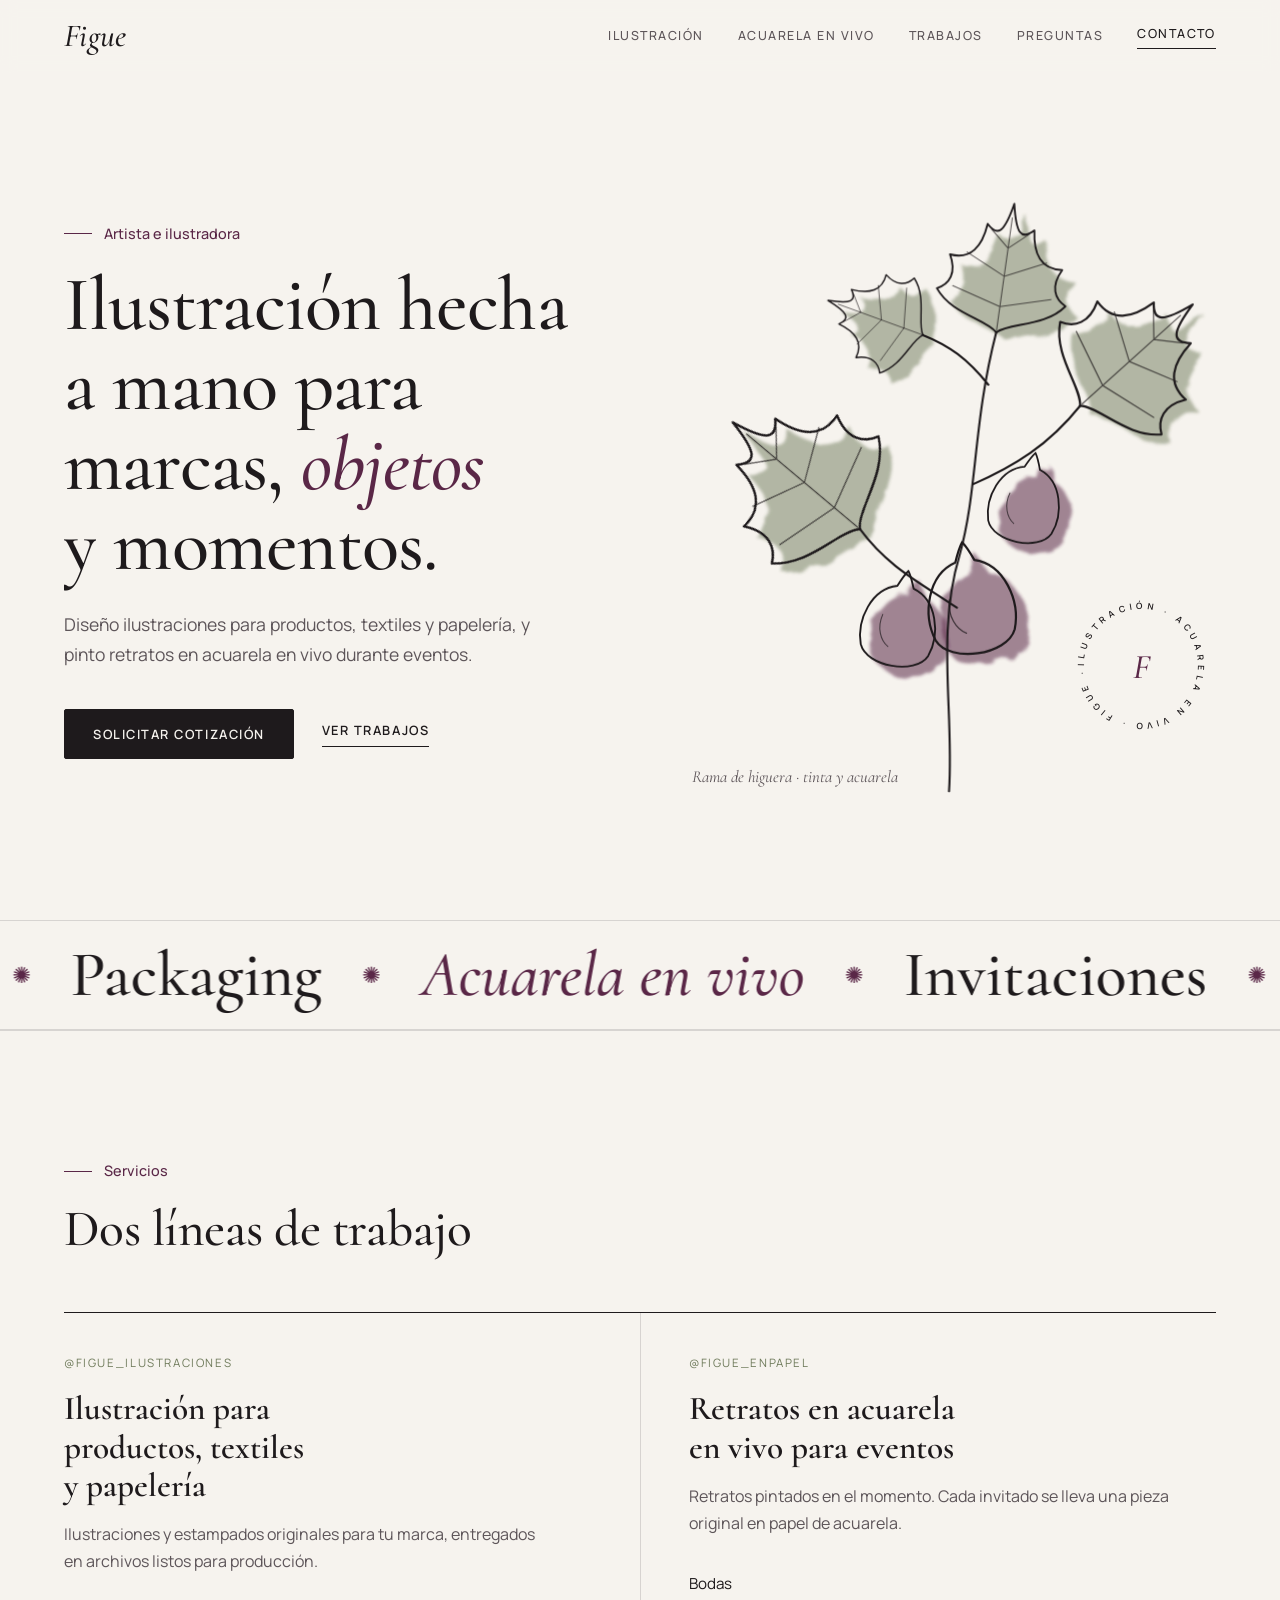
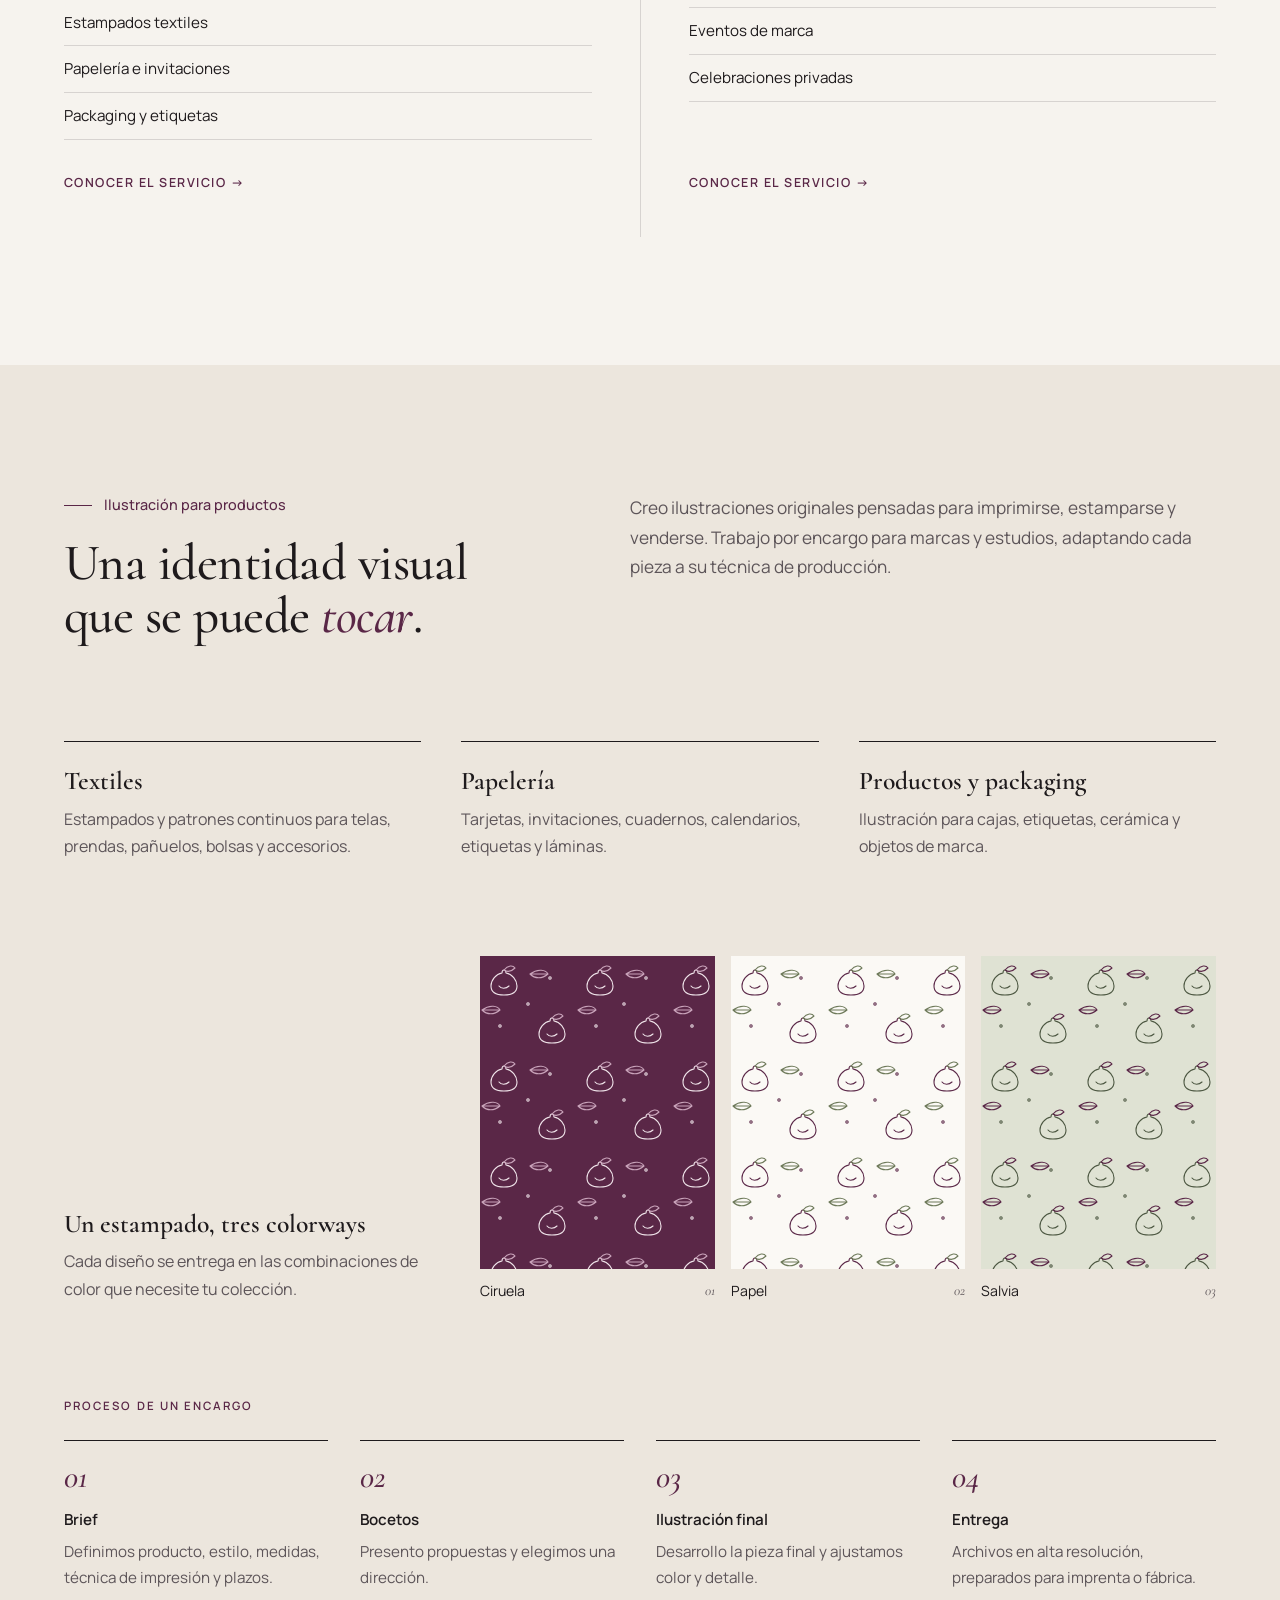
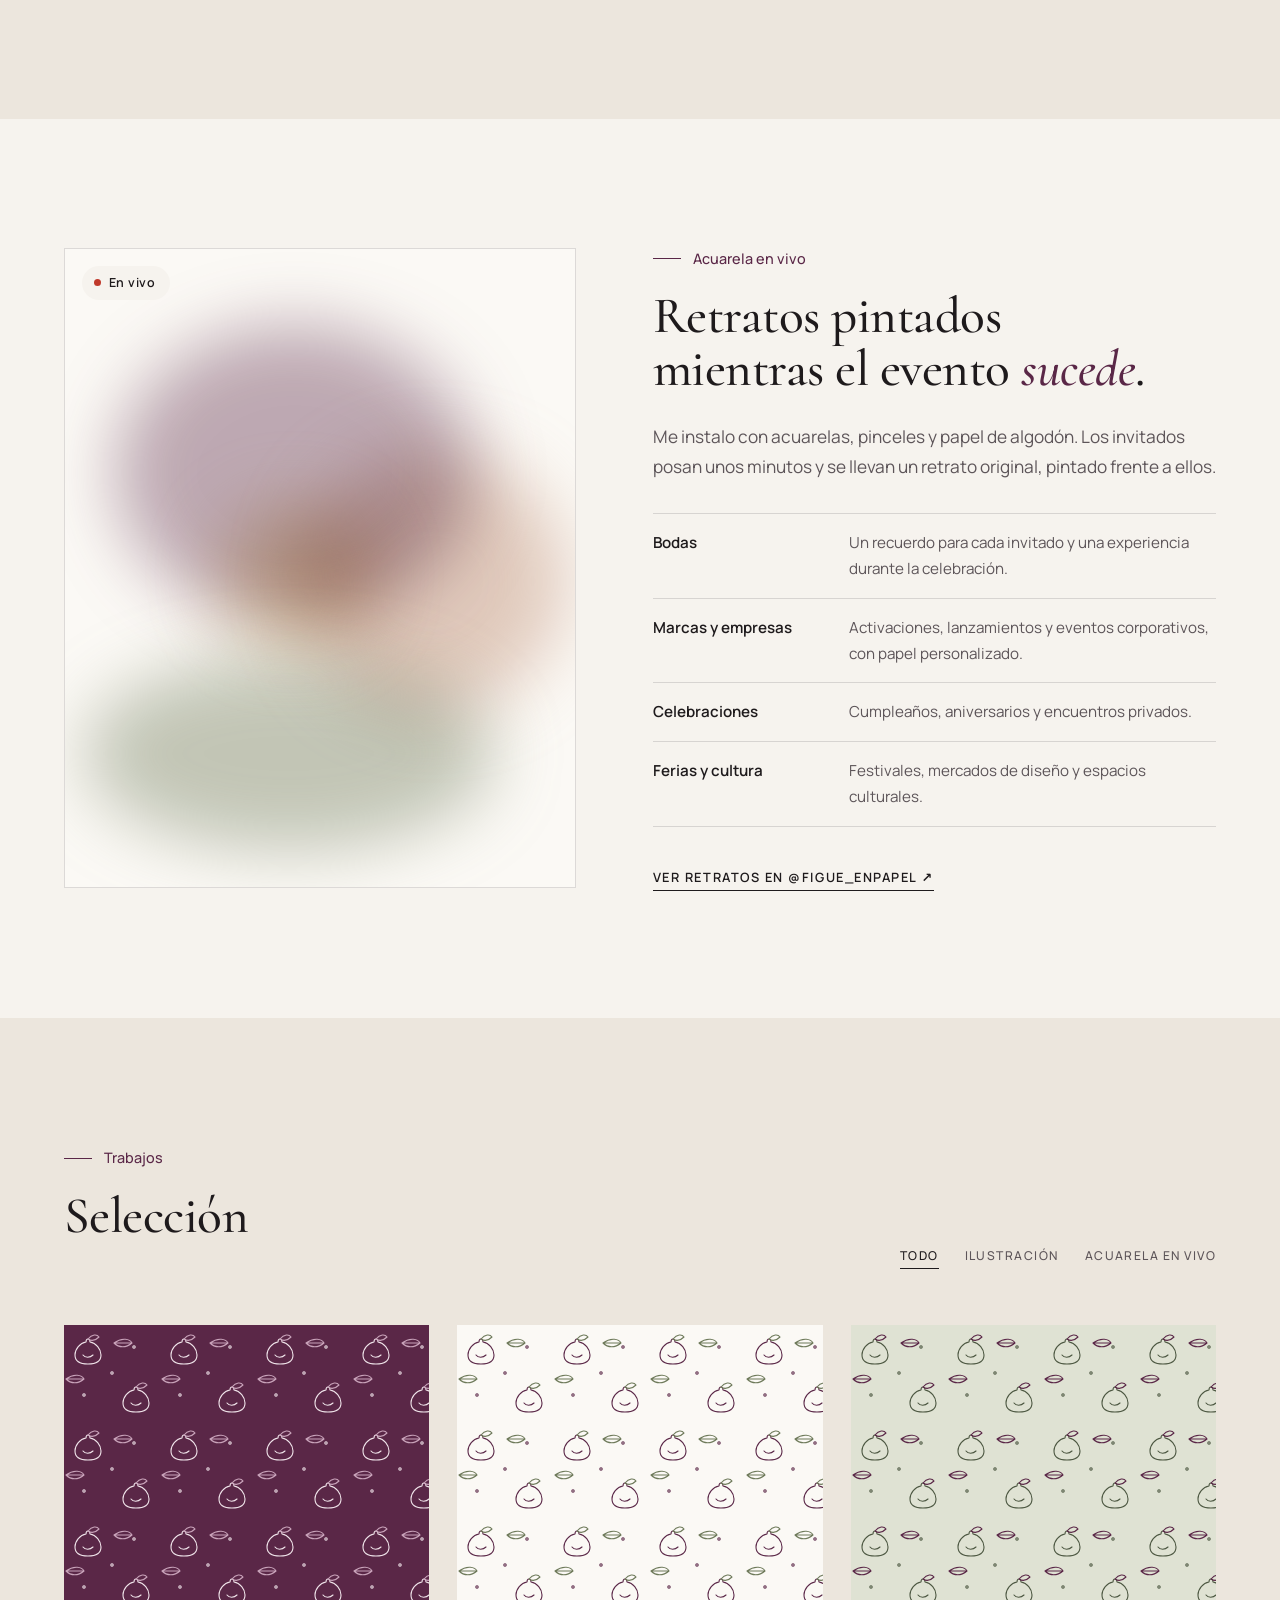
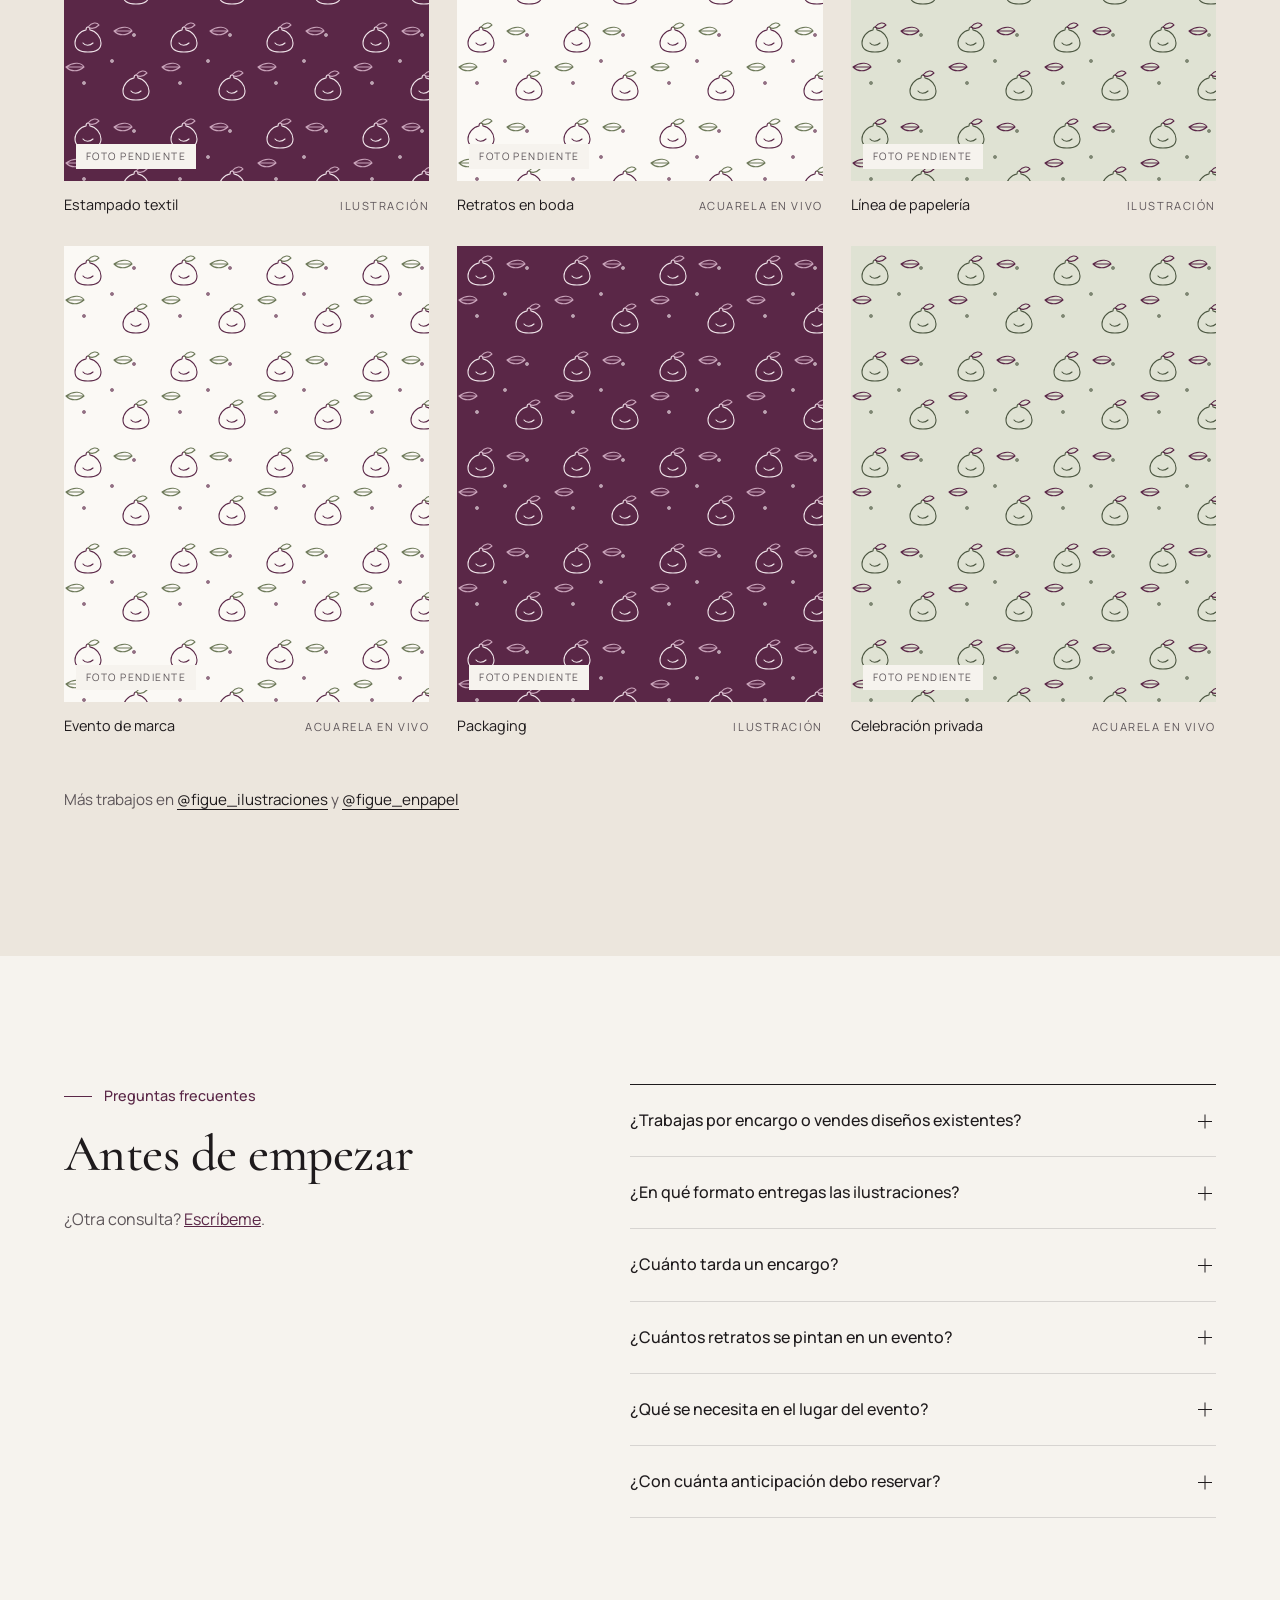
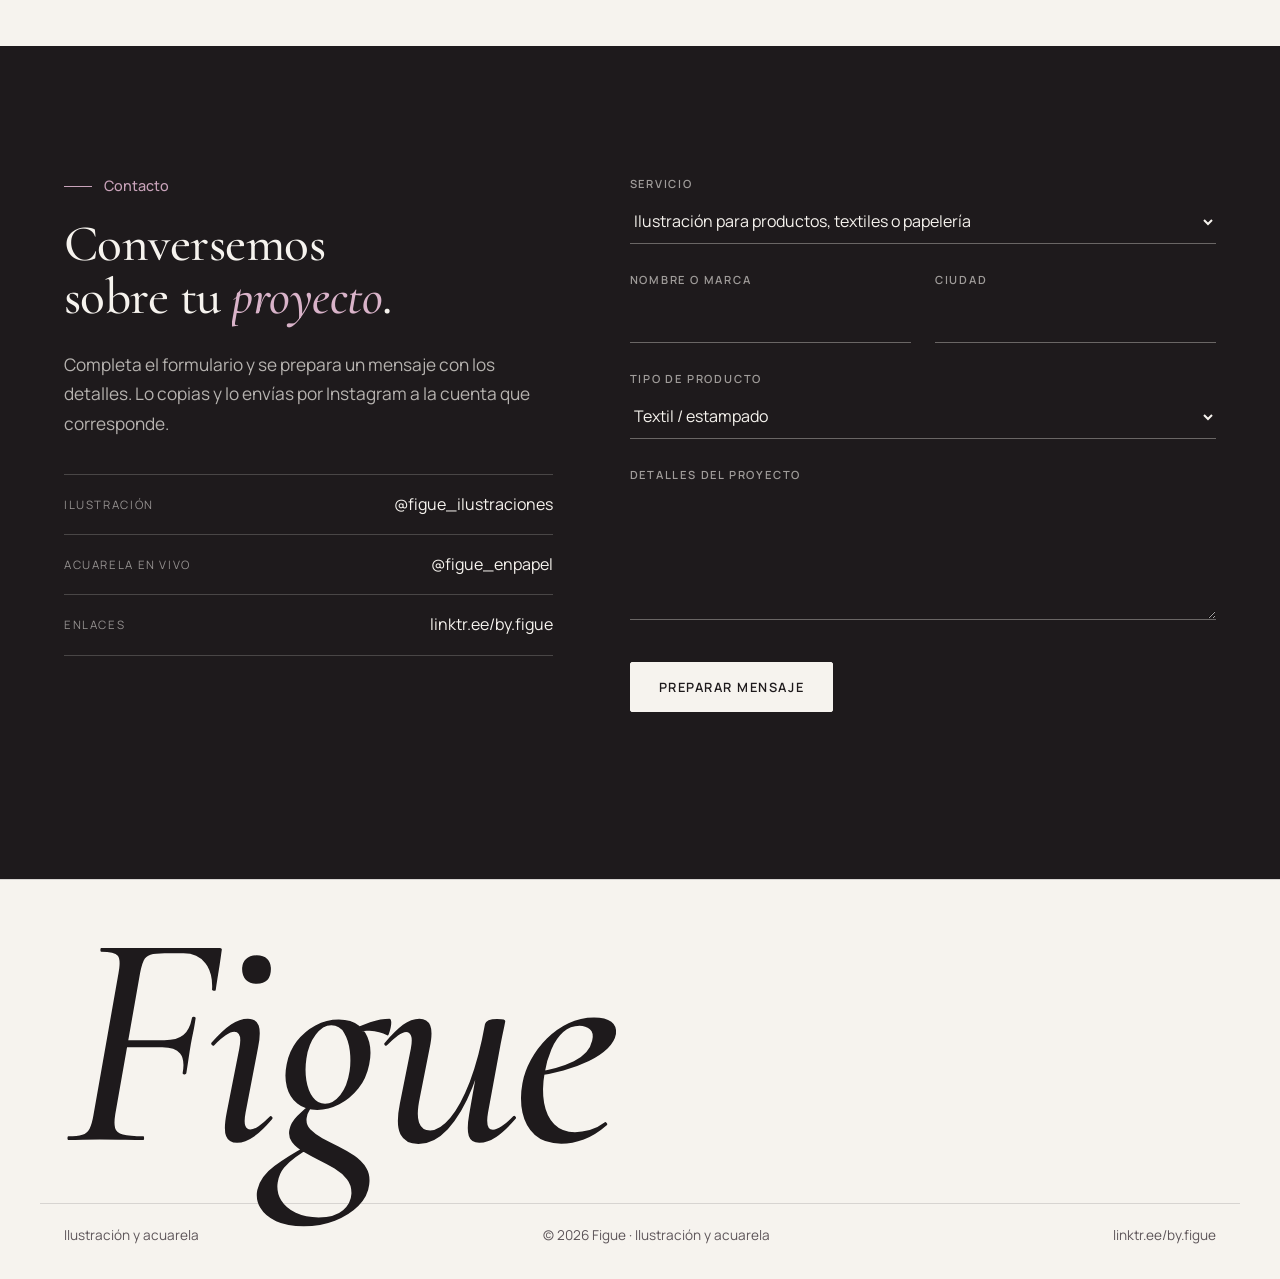
==== commit e5069306: "Figue: animaciones y piezas propias (rama que se dibuja, franja, colorways, cursor) Co-Authored-By: " ====
--- a/figue/index.html
+++ b/figue/index.html
@@ -17,17 +17,18 @@
 <body>
   <a class="skip" href="#contenido">Saltar al contenido</a>
 
-  <svg width="0" height="0" style="position:absolute" aria-hidden="true">
+  <svg width="0" height="0" style="position:absolute;overflow:hidden" aria-hidden="true">
     <defs>
-      <pattern id="figs" width="64" height="64" patternUnits="userSpaceOnUse" patternTransform="rotate(-12)">
-        <g fill="none" stroke="#5a2747" stroke-width="1" stroke-linecap="round" stroke-linejoin="round">
-          <path d="M18 12c-1 0-2 1-2 3-5 1-9 6-9 11 0 5 4 8 11 8s11-3 11-8c0-5-4-10-9-11 0-2-1-3-2-3z"/>
-          <path d="M14 26c2 2 6 2 8 0"/>
-          <path d="M18 12c3-4 7-4 9-2-3 3-6 3-9 2z" stroke="#6e7a5a"/>
-          <path d="M44 42c6-8 14-8 16-3-5 5-11 6-16 3zM44 42c5-1 10-2 14-3" stroke="#6e7a5a"/>
-          <circle cx="48" cy="14" r="1"/><circle cx="10" cy="52" r="1"/><circle cx="34" cy="58" r="1"/>
-        </g>
-      </pattern>
+      <filter id="wc" x="-25%" y="-25%" width="150%" height="150%">
+        <feTurbulence type="fractalNoise" baseFrequency=".035" numOctaves="3" seed="3" result="n"/>
+        <feDisplacementMap in="SourceGraphic" in2="n" scale="12" result="d"/>
+        <feGaussianBlur in="d" stdDeviation="1.4"/>
+      </filter>
+      <path id="leaf" pathLength="1" d="M0 0C-10-10-40-10-55-30C-45-35-40-45-48-60C-30-58-22-70-20-90C-10-80-5-85 0-110C5-85 10-80 20-90C22-70 30-58 48-60C40-45 45-35 55-30C40-10 10-10 0 0Z"/>
+      <path id="vein" pathLength="1" d="M0-2V-98M0-22L-42-34M0-22L42-34M0-48L-34-64M0-48L34-64M0-72L-16-86M0-72L16-86"/>
+      <path id="fig" pathLength="1" d="M0 0C-3 4-5 9-7 14C-28 20-36 48-29 68C-21 86 21 86 29 68C36 48 28 20 7 14C5 9 3 4 0 0Z"/>
+      <path id="figline" pathLength="1" d="M-15 40C-18 52-13 62-6 66"/>
+      <path id="circ" d="M100,100 m-76,0 a76,76 0 1,1 152,0 a76,76 0 1,1 -152,0"/>
     </defs>
   </svg>
 
@@ -51,7 +52,7 @@
       <div class="wrap hero__inner">
         <div class="hero__text">
           <p class="label">Artista e ilustradora</p>
-          <h1>Ilustración hecha a mano para marcas, objetos y momentos.</h1>
+          <h1 data-split>Ilustración hecha a mano para marcas, <em>objetos</em> y momentos.</h1>
           <p class="hero__lead">Diseño ilustraciones para productos, textiles y papelería, y pinto retratos en acuarela en vivo durante eventos.</p>
           <div class="hero__cta">
             <a href="#contacto" class="btn">Solicitar cotización</a>
@@ -59,34 +60,62 @@
           </div>
         </div>
         <div class="hero__art" aria-hidden="true">
-          <figure class="plate plate--main">
-            <svg viewBox="0 0 400 500" preserveAspectRatio="xMidYMid slice"><rect width="400" height="500" fill="url(#figs)"/></svg>
-            <figcaption>Estampado · Higos</figcaption>
-          </figure>
-          <figure class="plate plate--inset">
-            <div class="wc"><span></span><span></span><span></span><span></span></div>
-            <figcaption>Acuarela</figcaption>
-          </figure>
-        </div>
-      </div>
-    </section>
+          <svg class="branch" viewBox="0 0 400 480">
+            <g class="paint-layer" filter="url(#wc)">
+              <g transform="translate(132 274) rotate(-50) scale(1.15)"><use class="paint leafc" href="#leaf" style="--d:1.5s"/></g>
+              <g transform="translate(300 180) rotate(48) scale(1.05)"><use class="paint leafc" href="#leaf" style="--d:1.7s"/></g>
+              <g transform="translate(236 124) rotate(8) scale(.9)"><use class="paint leafc" href="#leaf" style="--d:1.9s"/></g>
+              <g transform="translate(180 126) rotate(-70) scale(.7)"><use class="paint leafc" href="#leaf" style="--d:2.1s"/></g>
+              <g transform="translate(169 306) rotate(10) scale(.9)"><use class="paint figc" href="#fig" style="--d:1.8s"/></g>
+              <g transform="translate(210 284) rotate(-8) scale(1.05)"><use class="paint figc" href="#fig" style="--d:2s"/></g>
+              <g transform="translate(266 216) rotate(12) scale(.85)"><use class="paint figc" href="#fig" style="--d:2.2s"/></g>
+            </g>
+            <g class="ink">
+              <path class="ln" pathLength="1" style="--d:.2s" d="M196 470C200 410 186 350 204 290C218 240 214 190 232 120"/>
+              <path class="ln" pathLength="1" style="--d:.5s" d="M202 330C176 312 150 300 128 270"/>
+              <path class="ln" pathLength="1" style="--d:.6s" d="M214 236C246 222 272 206 296 176"/>
+              <path class="ln" pathLength="1" style="--d:.7s" d="M226 160C210 140 196 130 176 122"/>
+              <g transform="translate(128 270) rotate(-50) scale(1.15)"><use class="ln" href="#leaf" style="--d:.8s"/><use class="ln thin" href="#vein" style="--d:1.2s"/></g>
+              <g transform="translate(296 176) rotate(48) scale(1.05)"><use class="ln" href="#leaf" style="--d:.9s"/><use class="ln thin" href="#vein" style="--d:1.3s"/></g>
+              <g transform="translate(232 120) rotate(8) scale(.9)"><use class="ln" href="#leaf" style="--d:1s"/><use class="ln thin" href="#vein" style="--d:1.4s"/></g>
+              <g transform="translate(176 122) rotate(-70) scale(.7)"><use class="ln" href="#leaf" style="--d:1.1s"/><use class="ln thin" href="#vein" style="--d:1.5s"/></g>
+              <g transform="translate(165 302) rotate(10) scale(.9)"><use class="ln" href="#fig" style="--d:1s"/><use class="ln thin" href="#figline" style="--d:1.6s"/></g>
+              <g transform="translate(206 280) rotate(-8) scale(1.05)"><use class="ln" href="#fig" style="--d:1.1s"/><use class="ln thin" href="#figline" style="--d:1.7s"/></g>
+              <g transform="translate(262 212) rotate(12) scale(.85)"><use class="ln" href="#fig" style="--d:1.2s"/><use class="ln thin" href="#figline" style="--d:1.8s"/></g>
+            </g>
+          </svg>
+          <svg class="stamp" viewBox="0 0 200 200">
+            <text><textPath href="#circ" textLength="470">Ilustración · Acuarela en vivo · Figue · </textPath></text>
+            <text x="100" y="116" text-anchor="middle" class="stamp__f">F</text>
+          </svg>
+          <p class="hero__caption">Rama de higuera · tinta y acuarela</p>
+        </div>
+      </div>
+    </section>
+
+    <div class="marquee" aria-hidden="true">
+      <div class="marquee__track">
+        <span>Estampados textiles</span><i>✺</i><span><em>Papelería</em></span><i>✺</i><span>Packaging</span><i>✺</i><span><em>Acuarela en vivo</em></span><i>✺</i><span>Invitaciones</span><i>✺</i>
+        <span>Estampados textiles</span><i>✺</i><span><em>Papelería</em></span><i>✺</i><span>Packaging</span><i>✺</i><span><em>Acuarela en vivo</em></span><i>✺</i><span>Invitaciones</span><i>✺</i>
+      </div>
+    </div>
 
     <!-- SERVICIOS -->
     <section class="section section--rule" id="servicios">
       <div class="wrap">
         <header class="section__head">
           <p class="label">Servicios</p>
-          <h2>Dos líneas de trabajo</h2>
+          <h2 data-split>Dos líneas de trabajo</h2>
         </header>
         <div class="paths">
-          <a class="path" href="#productos">
+          <a class="path" href="#productos" data-cursor="Ver">
             <span class="path__tag">@figue_ilustraciones</span>
             <h3>Ilustración para productos, textiles y papelería</h3>
             <p>Ilustraciones y estampados originales para tu marca, entregados en archivos listos para producción.</p>
             <ul class="path__list"><li>Estampados textiles</li><li>Papelería e invitaciones</li><li>Packaging y etiquetas</li></ul>
             <span class="path__more">Conocer el servicio <span aria-hidden="true">→</span></span>
           </a>
-          <a class="path" href="#eventos">
+          <a class="path" href="#eventos" data-cursor="Ver">
             <span class="path__tag">@figue_enpapel</span>
             <h3>Retratos en acuarela en vivo para eventos</h3>
             <p>Retratos pintados en el momento. Cada invitado se lleva una pieza original en papel de acuarela.</p>
@@ -103,7 +132,7 @@
         <div class="split">
           <header>
             <p class="label">Ilustración para productos</p>
-            <h2>Una identidad visual que se puede tocar.</h2>
+            <h2 data-split>Una identidad visual que se puede <em>tocar</em>.</h2>
           </header>
           <p class="lead">Creo ilustraciones originales pensadas para imprimirse, estamparse y venderse. Trabajo por encargo para marcas y estudios, adaptando cada pieza a su técnica de producción.</p>
         </div>
@@ -123,6 +152,18 @@
           </article>
         </div>
 
+        <div class="colorways">
+          <div class="colorways__head">
+            <h3>Un estampado, tres colorways</h3>
+            <p class="muted">Cada diseño se entrega en las combinaciones de color que necesite tu colección.</p>
+          </div>
+          <div class="swatches">
+            <figure class="swatch-card"><div class="sw sw--plum"></div><figcaption><span>Ciruela</span><span>01</span></figcaption></figure>
+            <figure class="swatch-card"><div class="sw sw--paper"></div><figcaption><span>Papel</span><span>02</span></figcaption></figure>
+            <figure class="swatch-card"><div class="sw sw--sage"></div><figcaption><span>Salvia</span><span>03</span></figcaption></figure>
+          </div>
+        </div>
+
         <div class="process">
           <h3 class="process__title">Proceso de un encargo</h3>
           <ol class="steps">
@@ -138,12 +179,13 @@
     <!-- EVENTOS -->
     <section class="section" id="eventos">
       <div class="wrap split split--media">
-        <figure class="plate plate--event" aria-hidden="true">
-          <div class="wc wc--large"><span></span><span></span><span></span><span></span></div>
+        <figure class="plate plate--event">
+          <div class="wc wc--large" aria-hidden="true"><span></span><span></span><span></span><span></span></div>
+          <span class="live"><span class="live__dot"></span>En vivo</span>
         </figure>
         <div>
           <p class="label">Acuarela en vivo</p>
-          <h2>Retratos pintados mientras el evento sucede.</h2>
+          <h2 data-split>Retratos pintados mientras el evento <em>sucede</em>.</h2>
           <p class="lead">Me instalo con acuarelas, pinceles y papel de algodón. Los invitados posan unos minutos y se llevan un retrato original, pintado frente a ellos.</p>
           <dl class="specs">
             <div><dt>Bodas</dt><dd>Un recuerdo para cada invitado y una experiencia durante la celebración.</dd></div>
@@ -162,7 +204,7 @@
         <header class="section__head section__head--row">
           <div>
             <p class="label">Trabajos</p>
-            <h2>Selección</h2>
+            <h2 data-split>Selección</h2>
           </div>
           <div class="filters" role="group" aria-label="Filtrar trabajos">
             <button class="filter is-active" data-filter="all" aria-pressed="true">Todo</button>
@@ -172,12 +214,12 @@
         </header>
         <!-- Reemplaza cada .shot__ph por <img src="img/archivo.jpg" alt="descripción"> -->
         <div class="gallery">
-          <figure class="shot" data-cat="productos"><div class="shot__ph"><span>Imagen</span></div><figcaption><span>Estampado textil</span><span>Ilustración</span></figcaption></figure>
-          <figure class="shot" data-cat="eventos"><div class="shot__ph"><span>Imagen</span></div><figcaption><span>Retratos en boda</span><span>Acuarela en vivo</span></figcaption></figure>
-          <figure class="shot" data-cat="productos"><div class="shot__ph"><span>Imagen</span></div><figcaption><span>Línea de papelería</span><span>Ilustración</span></figcaption></figure>
-          <figure class="shot" data-cat="eventos"><div class="shot__ph"><span>Imagen</span></div><figcaption><span>Evento de marca</span><span>Acuarela en vivo</span></figcaption></figure>
-          <figure class="shot" data-cat="productos"><div class="shot__ph"><span>Imagen</span></div><figcaption><span>Packaging</span><span>Ilustración</span></figcaption></figure>
-          <figure class="shot" data-cat="eventos"><div class="shot__ph"><span>Imagen</span></div><figcaption><span>Celebración privada</span><span>Acuarela en vivo</span></figcaption></figure>
+          <figure class="shot" data-cat="productos" data-cursor="Ver"><div class="shot__ph sw--plum"><span>Foto pendiente</span></div><figcaption><span>Estampado textil</span><span>Ilustración</span></figcaption></figure>
+          <figure class="shot" data-cat="eventos" data-cursor="Ver"><div class="shot__ph sw--paper"><span>Foto pendiente</span></div><figcaption><span>Retratos en boda</span><span>Acuarela en vivo</span></figcaption></figure>
+          <figure class="shot" data-cat="productos" data-cursor="Ver"><div class="shot__ph sw--sage"><span>Foto pendiente</span></div><figcaption><span>Línea de papelería</span><span>Ilustración</span></figcaption></figure>
+          <figure class="shot" data-cat="eventos" data-cursor="Ver"><div class="shot__ph sw--paper"><span>Foto pendiente</span></div><figcaption><span>Evento de marca</span><span>Acuarela en vivo</span></figcaption></figure>
+          <figure class="shot" data-cat="productos" data-cursor="Ver"><div class="shot__ph sw--plum"><span>Foto pendiente</span></div><figcaption><span>Packaging</span><span>Ilustración</span></figcaption></figure>
+          <figure class="shot" data-cat="eventos" data-cursor="Ver"><div class="shot__ph sw--sage"><span>Foto pendiente</span></div><figcaption><span>Celebración privada</span><span>Acuarela en vivo</span></figcaption></figure>
         </div>
         <p class="gallery__more">Más trabajos en <a href="https://www.instagram.com/figue_ilustraciones/" target="_blank" rel="noopener">@figue_ilustraciones</a> y <a href="https://www.instagram.com/figue_enpapel/" target="_blank" rel="noopener">@figue_enpapel</a></p>
       </div>
@@ -188,7 +230,7 @@
       <div class="wrap split">
         <header>
           <p class="label">Preguntas frecuentes</p>
-          <h2>Antes de empezar</h2>
+          <h2 data-split>Antes de empezar</h2>
           <p class="muted">¿Otra consulta? <a href="#contacto">Escríbeme</a>.</p>
         </header>
         <div class="faq">
@@ -225,7 +267,7 @@
       <div class="wrap split">
         <div>
           <p class="label">Contacto</p>
-          <h2>Conversemos sobre tu proyecto.</h2>
+          <h2 data-split>Conversemos sobre tu <em>proyecto</em>.</h2>
           <p class="lead">Completa el formulario y se prepara un mensaje con los detalles. Lo copias y lo envías por Instagram a la cuenta que corresponde.</p>
           <ul class="contact-list">
             <li><span>Ilustración</span><a href="https://www.instagram.com/figue_ilustraciones/" target="_blank" rel="noopener">@figue_ilustraciones</a></li>
@@ -289,13 +331,17 @@
   </main>
 
   <footer class="footer">
+    <div class="wrap">
+      <a href="#top" class="footer__mark" aria-label="Volver arriba">Figue</a>
+    </div>
     <div class="wrap footer__inner">
-      <span class="brand brand--small">Figue</span>
+      <span>Ilustración y acuarela</span>
       <span>© <span id="year">2026</span> Figue · Ilustración y acuarela</span>
       <a href="https://linktr.ee/by.figue" target="_blank" rel="noopener">linktr.ee/by.figue</a>
     </div>
   </footer>
 
+  <div class="cursor" aria-hidden="true"><span></span></div>
   <script src="script.js"></script>
 </body>
 </html>
--- a/figue/styles.css
+++ b/figue/styles.css
@@ -7,6 +7,10 @@
   --plum: #5a2747;
   --sage: #6e7a5a;
   --line: rgba(30, 26, 28, .14);
+
+  --pat-plum: url("data:image/svg+xml,%3Csvg xmlns='http://www.w3.org/2000/svg' width='96' height='96'%3E%3Crect width='96' height='96' fill='%235a2747'/%3E%3Cg fill='none' stroke-width='1.1' stroke-linecap='round' stroke-linejoin='round'%3E%3Cg stroke='%23f0e4ea'%3E%3Cpath d='M24 14c-1 0-2 1-2 3-6 1-11 7-11 13 0 6 5 9 13 9s13-3 13-9c0-6-5-12-11-13 0-2-1-3-2-3z'/%3E%3Cpath d='M19 30c2 3 7 3 10 0'/%3E%3Cpath d='M72 62c-1 0-2 1-2 3-6 1-11 7-11 13 0 6 5 9 13 9s13-3 13-9c0-6-5-12-11-13 0-2-1-3-2-3z'/%3E%3Cpath d='M67 78c2 3 7 3 10 0'/%3E%3Ccircle cx='70' cy='22' r='1.2'/%3E%3Ccircle cx='20' cy='70' r='1.2'/%3E%3Ccircle cx='48' cy='48' r='1.2'/%3E%3C/g%3E%3Cg stroke='%23c9a3ba'%3E%3Cpath d='M24 14c4-5 9-5 11-2-4 4-8 4-11 2z'/%3E%3Cpath d='M72 62c4-5 9-5 11-2-4 4-8 4-11 2z'/%3E%3Cpath d='M50 18c8-6 16-4 18 0-6 5-13 5-18 0zM50 18c6 0 12 0 18 0'/%3E%3Cpath d='M2 54c8-6 16-4 18 0-6 5-13 5-18 0zM2 54c6 0 12 0 18 0'/%3E%3C/g%3E%3C/g%3E%3C/svg%3E");
+  --pat-paper: url("data:image/svg+xml,%3Csvg xmlns='http://www.w3.org/2000/svg' width='96' height='96'%3E%3Crect width='96' height='96' fill='%23fbf9f5'/%3E%3Cg fill='none' stroke-width='1.1' stroke-linecap='round' stroke-linejoin='round'%3E%3Cg stroke='%235a2747'%3E%3Cpath d='M24 14c-1 0-2 1-2 3-6 1-11 7-11 13 0 6 5 9 13 9s13-3 13-9c0-6-5-12-11-13 0-2-1-3-2-3z'/%3E%3Cpath d='M19 30c2 3 7 3 10 0'/%3E%3Cpath d='M72 62c-1 0-2 1-2 3-6 1-11 7-11 13 0 6 5 9 13 9s13-3 13-9c0-6-5-12-11-13 0-2-1-3-2-3z'/%3E%3Cpath d='M67 78c2 3 7 3 10 0'/%3E%3Ccircle cx='70' cy='22' r='1.2'/%3E%3Ccircle cx='20' cy='70' r='1.2'/%3E%3Ccircle cx='48' cy='48' r='1.2'/%3E%3C/g%3E%3Cg stroke='%236e7a5a'%3E%3Cpath d='M24 14c4-5 9-5 11-2-4 4-8 4-11 2z'/%3E%3Cpath d='M72 62c4-5 9-5 11-2-4 4-8 4-11 2z'/%3E%3Cpath d='M50 18c8-6 16-4 18 0-6 5-13 5-18 0zM50 18c6 0 12 0 18 0'/%3E%3Cpath d='M2 54c8-6 16-4 18 0-6 5-13 5-18 0zM2 54c6 0 12 0 18 0'/%3E%3C/g%3E%3C/g%3E%3C/svg%3E");
+  --pat-sage: url("data:image/svg+xml,%3Csvg xmlns='http://www.w3.org/2000/svg' width='96' height='96'%3E%3Crect width='96' height='96' fill='%23dfe2d3'/%3E%3Cg fill='none' stroke-width='1.1' stroke-linecap='round' stroke-linejoin='round'%3E%3Cg stroke='%234b5640'%3E%3Cpath d='M24 14c-1 0-2 1-2 3-6 1-11 7-11 13 0 6 5 9 13 9s13-3 13-9c0-6-5-12-11-13 0-2-1-3-2-3z'/%3E%3Cpath d='M19 30c2 3 7 3 10 0'/%3E%3Cpath d='M72 62c-1 0-2 1-2 3-6 1-11 7-11 13 0 6 5 9 13 9s13-3 13-9c0-6-5-12-11-13 0-2-1-3-2-3z'/%3E%3Cpath d='M67 78c2 3 7 3 10 0'/%3E%3Ccircle cx='70' cy='22' r='1.2'/%3E%3Ccircle cx='20' cy='70' r='1.2'/%3E%3Ccircle cx='48' cy='48' r='1.2'/%3E%3C/g%3E%3Cg stroke='%235a2747'%3E%3Cpath d='M24 14c4-5 9-5 11-2-4 4-8 4-11 2z'/%3E%3Cpath d='M72 62c4-5 9-5 11-2-4 4-8 4-11 2z'/%3E%3Cpath d='M50 18c8-6 16-4 18 0-6 5-13 5-18 0zM50 18c6 0 12 0 18 0'/%3E%3Cpath d='M2 54c8-6 16-4 18 0-6 5-13 5-18 0zM2 54c6 0 12 0 18 0'/%3E%3C/g%3E%3C/g%3E%3C/svg%3E");
   --display: "Cormorant", "Cormorant Garamond", Georgia, serif;
   --sans: "Manrope", system-ui, -apple-system, sans-serif;
 }
@@ -31,7 +35,10 @@
 .skip:focus { left: 8px; }
 :focus-visible { outline: 1.5px solid var(--plum); outline-offset: 3px; }
 
-.label { font-size: .72rem; font-weight: 600; letter-spacing: .18em; text-transform: uppercase; color: var(--plum); margin-bottom: 1.4rem; }
+.label { display: flex; align-items: center; gap: 12px; font-size: .9rem; font-weight: 500; color: var(--plum); margin-bottom: 1.2rem; }
+.label::before { content: ""; width: 28px; height: 1px; background: currentColor; }
+em { font-style: italic; color: var(--plum); }
+.section--ink em { color: #d9b3c9; }
 
 .btn { display: inline-flex; align-items: center; justify-content: center; background: var(--ink); color: var(--paper); border: 1px solid var(--ink); padding: 15px 28px; border-radius: 2px; font: 600 .8rem var(--sans); letter-spacing: .12em; text-transform: uppercase; text-decoration: none; cursor: pointer; transition: background .25s, color .25s, border-color .25s; }
 .btn:hover { background: var(--plum); border-color: var(--plum); }
@@ -67,14 +74,11 @@
 .hero h1 { margin-bottom: 1.6rem; }
 .hero__lead { font-size: 1.1rem; color: var(--ink-soft); max-width: 44ch; margin-bottom: 2.4rem; }
 .hero__cta { display: flex; flex-wrap: wrap; align-items: center; gap: 28px; }
-.hero__art { position: relative; padding: 0 0 12% 14%; }
+.hero__art { position: relative; }
 @media (max-width: 860px) { .hero__inner { grid-template-columns: 1fr; } .hero__art { max-width: 520px; } }
 
 .plate { margin: 0; position: relative; }
 .plate figcaption { margin-top: 10px; font-size: .68rem; letter-spacing: .18em; text-transform: uppercase; color: var(--ink-soft); }
-.plate--main svg { width: 100%; aspect-ratio: 4 / 5; background: #fbf9f5; border: 1px solid var(--line); }
-.plate--inset { position: absolute; left: 0; bottom: 0; width: 42%; background: var(--paper); padding: 10px 10px 0; box-shadow: 0 20px 40px -24px rgba(30, 26, 28, .35); }
-.plate--inset figcaption { margin: 8px 0 10px; }
 
 /* Acuarela abstracta */
 .wc { position: relative; aspect-ratio: 3 / 4; max-width: 100%; overflow: hidden; background: #fbf9f5; }
@@ -206,3 +210,120 @@
   html { scroll-behavior: auto; }
   .reveal { opacity: 1; transform: none; transition: none; }
 }
+
+/* ---------- Animación y piezas propias ---------- */
+
+/* Rama de higuera que se dibuja y se pinta */
+.branch { width: 100%; max-width: 100%; aspect-ratio: 400 / 480; overflow: visible; }
+.ink { fill: none; stroke: var(--ink); stroke-width: 1.6; stroke-linecap: round; stroke-linejoin: round; }
+.ink .thin { stroke-width: .9; opacity: .7; }
+.ln { stroke-dasharray: 1; stroke-dashoffset: 1; animation: draw 1.4s cubic-bezier(.6, .1, .3, 1) forwards; animation-delay: var(--d, 0s); }
+.paint { opacity: 0; transform-box: fill-box; transform-origin: 50% 30%; transform: scale(.7); animation: bloom 1.8s cubic-bezier(.2, .7, .2, 1) forwards; animation-delay: var(--d, 0s); }
+.paint-layer { transform: translate(5px, 4px); }
+.leafc { fill: rgba(110, 122, 90, .5); }
+.figc { fill: rgba(90, 39, 71, .55); }
+@keyframes draw { to { stroke-dashoffset: 0; } }
+@keyframes bloom { to { opacity: 1; transform: scale(1); } }
+
+.stamp { position: absolute; width: clamp(110px, 13vw, 150px); right: 0; bottom: 10%; animation: spin 26s linear infinite, fadeIn 1s 2.2s both; }
+.stamp text { font: 600 11.5px var(--sans); letter-spacing: .16em; text-transform: uppercase; fill: var(--ink); }
+.stamp .stamp__f { font: italic 500 46px var(--display); letter-spacing: 0; fill: var(--plum); text-transform: none; }
+@keyframes spin { to { transform: rotate(360deg); } }
+@keyframes fadeIn { from { opacity: 0; } to { opacity: 1; } }
+.hero__caption { position: absolute; left: 0; bottom: 2%; margin: 0; font-size: .82rem; color: var(--ink-soft); font-style: italic; font-family: var(--display); font-size: 1.05rem; animation: fadeIn 1s 2.6s both; }
+.hero__art { will-change: transform; }
+
+/* Texto que aparece palabra por palabra */
+.w { display: inline-block; overflow: hidden; vertical-align: top; padding-bottom: .12em; margin-bottom: -.12em; }
+.w > span { display: inline-block; transform: translateY(110%); transition: transform 1s cubic-bezier(.2, .8, .2, 1); transition-delay: calc(var(--i) * 55ms); }
+.is-in .w > span, .is-in.w > span { transform: none; }
+
+/* Aparición general */
+[data-reveal] { opacity: 0; transform: translateY(28px); transition: opacity 1s ease, transform 1s cubic-bezier(.2, .8, .2, 1); transition-delay: var(--rd, 0s); }
+[data-reveal].is-in { opacity: 1; transform: none; }
+
+/* Franja en movimiento */
+.marquee { overflow: hidden; border-block: 1px solid var(--line); padding-block: 22px; background: var(--paper); }
+.marquee__track { display: flex; align-items: center; gap: 40px; width: max-content; will-change: transform; }
+.marquee span { font: 500 clamp(2.2rem, 5vw, 4rem)/1 var(--display); white-space: nowrap; }
+.marquee i { font-style: normal; color: var(--plum); font-size: 1.4rem; }
+
+/* Servicios: barrido de fondo al pasar */
+.path { position: relative; isolation: isolate; }
+.path::before { content: ""; position: absolute; inset: 0 -24px; z-index: -1; background: var(--paper-2); transform: scaleY(0); transform-origin: bottom; transition: transform .6s cubic-bezier(.2, .8, .2, 1); }
+.path:hover::before { transform: scaleY(1); }
+@media (max-width: 760px) { .path::before { inset: 0 -16px; } }
+
+/* Colorways */
+.colorways { margin-top: 96px; display: grid; grid-template-columns: 1fr 2fr; gap: 48px; align-items: end; }
+@media (max-width: 860px) { .colorways { grid-template-columns: 1fr; gap: 28px; } }
+.colorways__head h3 { margin-bottom: 10px; }
+.colorways__head p { margin: 0; }
+.swatches { display: grid; grid-template-columns: repeat(3, minmax(0, 1fr)); gap: 16px; }
+.swatch-card { margin: 0; }
+.sw { aspect-ratio: 3 / 4; max-width: 100%; background-size: 96px 96px; animation: drift 30s linear infinite; transition: transform .6s cubic-bezier(.2, .8, .2, 1); }
+.swatch-card:hover .sw { transform: translateY(-8px); }
+.swatch-card:nth-child(2) .sw { animation-duration: 36s; animation-direction: reverse; }
+.swatch-card:nth-child(3) .sw { animation-duration: 42s; }
+.swatch-card figcaption { display: flex; justify-content: space-between; padding-top: 10px; font-size: .88rem; }
+.swatch-card figcaption span:last-child { font-family: var(--display); font-style: italic; color: var(--ink-soft); }
+.sw--plum { background-image: var(--pat-plum); }
+.sw--paper { background-image: var(--pat-paper); }
+.sw--sage { background-image: var(--pat-sage); }
+@keyframes drift { to { background-position: 96px 192px; } }
+
+/* Proceso: línea que se dibuja */
+.steps { position: relative; }
+.steps li { border-top-color: transparent; position: relative; }
+.steps li::before { content: ""; position: absolute; left: 0; right: 0; top: -1px; height: 1px; background: var(--ink); transform: scaleX(0); transform-origin: left; transition: transform 1.2s cubic-bezier(.2, .8, .2, 1); transition-delay: var(--rd, 0s); }
+.steps li.is-in::before { transform: scaleX(1); }
+
+/* En vivo */
+.plate--event { overflow: hidden; }
+.wc--large span { animation: breathe 9s ease-in-out infinite alternate; }
+.wc--large span:nth-child(2) { animation-duration: 11s; animation-delay: -3s; }
+.wc--large span:nth-child(3) { animation-duration: 13s; animation-delay: -6s; }
+.wc--large span:nth-child(4) { animation-duration: 8s; animation-delay: -2s; }
+@keyframes breathe { 0% { transform: translate(0, 0) scale(1); } 100% { transform: translate(6%, -5%) scale(1.15); } }
+.plate--event .wc { transform: scale(1.06); transition: transform 1.6s cubic-bezier(.2, .8, .2, 1); }
+.plate--event.is-in .wc { transform: none; }
+.live { position: absolute; top: 18px; left: 18px; display: inline-flex; align-items: center; gap: 8px; background: var(--paper); padding: 6px 14px 6px 12px; border-radius: 999px; font-size: .78rem; font-weight: 600; letter-spacing: .04em; }
+.live__dot { width: 7px; height: 7px; border-radius: 50%; background: #c0392b; box-shadow: 0 0 0 0 rgba(192, 57, 43, .5); animation: pulse 1.8s ease-out infinite; }
+@keyframes pulse { to { box-shadow: 0 0 0 10px rgba(192, 57, 43, 0); } }
+
+/* Galería */
+.shot__ph { position: relative; background-size: 96px 96px; transition: transform 1s cubic-bezier(.2, .8, .2, 1), background-size 1s; overflow: hidden; }
+.shot > div, .shot > img { overflow: hidden; }
+.shot { overflow: hidden; }
+.shot:hover .shot__ph, .shot:hover img { transform: scale(1.04); }
+.shot__ph span { position: absolute; left: 12px; bottom: 12px; background: var(--paper); color: var(--ink-soft); padding: 4px 10px; font-size: .64rem; letter-spacing: .14em; }
+.shot figcaption { transition: transform .5s cubic-bezier(.2, .8, .2, 1); }
+.shot:hover figcaption { transform: translateX(6px); }
+
+/* Nav que se esconde al bajar */
+.nav { transition: transform .5s cubic-bezier(.2, .8, .2, 1), border-color .2s; }
+.nav.is-hidden { transform: translateY(-110%); }
+
+/* Firma grande en el footer */
+.footer { padding-top: 40px; border-top: 1px solid var(--line); }
+.footer__mark { display: block; font: italic 500 clamp(6rem, 24vw, 20rem)/.8 var(--display); letter-spacing: -.03em; text-decoration: none; color: var(--ink); padding-bottom: .12em; transition: color .4s; }
+.footer__mark:hover { color: var(--plum); }
+.footer__inner { border-top: 1px solid var(--line); padding-top: 20px; }
+
+/* Cursor propio (solo escritorio) */
+.cursor { position: fixed; left: 0; top: 0; transform: translate3d(-200px, -200px, 0); z-index: 90; pointer-events: none; width: 10px; height: 10px; margin: -5px 0 0 -5px; border-radius: 50%; background: var(--plum); display: grid; place-items: center; opacity: 0; transition: width .35s cubic-bezier(.2, .8, .2, 1), height .35s cubic-bezier(.2, .8, .2, 1), margin .35s cubic-bezier(.2, .8, .2, 1), opacity .3s; }
+.cursor.is-on { opacity: 1; }
+.cursor span { font-size: .72rem; font-weight: 600; letter-spacing: .1em; text-transform: uppercase; color: var(--paper); opacity: 0; transition: opacity .2s; }
+.cursor.is-big { width: 78px; height: 78px; margin: -39px 0 0 -39px; }
+.cursor.is-big span { opacity: 1; }
+@media (pointer: coarse) { .cursor { display: none; } }
+
+@media (prefers-reduced-motion: reduce) {
+  .ln { animation: none; stroke-dashoffset: 0; }
+  .paint { animation: none; opacity: 1; transform: none; }
+  .stamp, .hero__caption, .sw, .wc--large span, .live__dot { animation: none; }
+  .w > span { transform: none; transition: none; }
+  [data-reveal] { opacity: 1; transform: none; transition: none; }
+  .steps li::before { transform: scaleX(1); transition: none; }
+  .cursor { display: none; }
+}
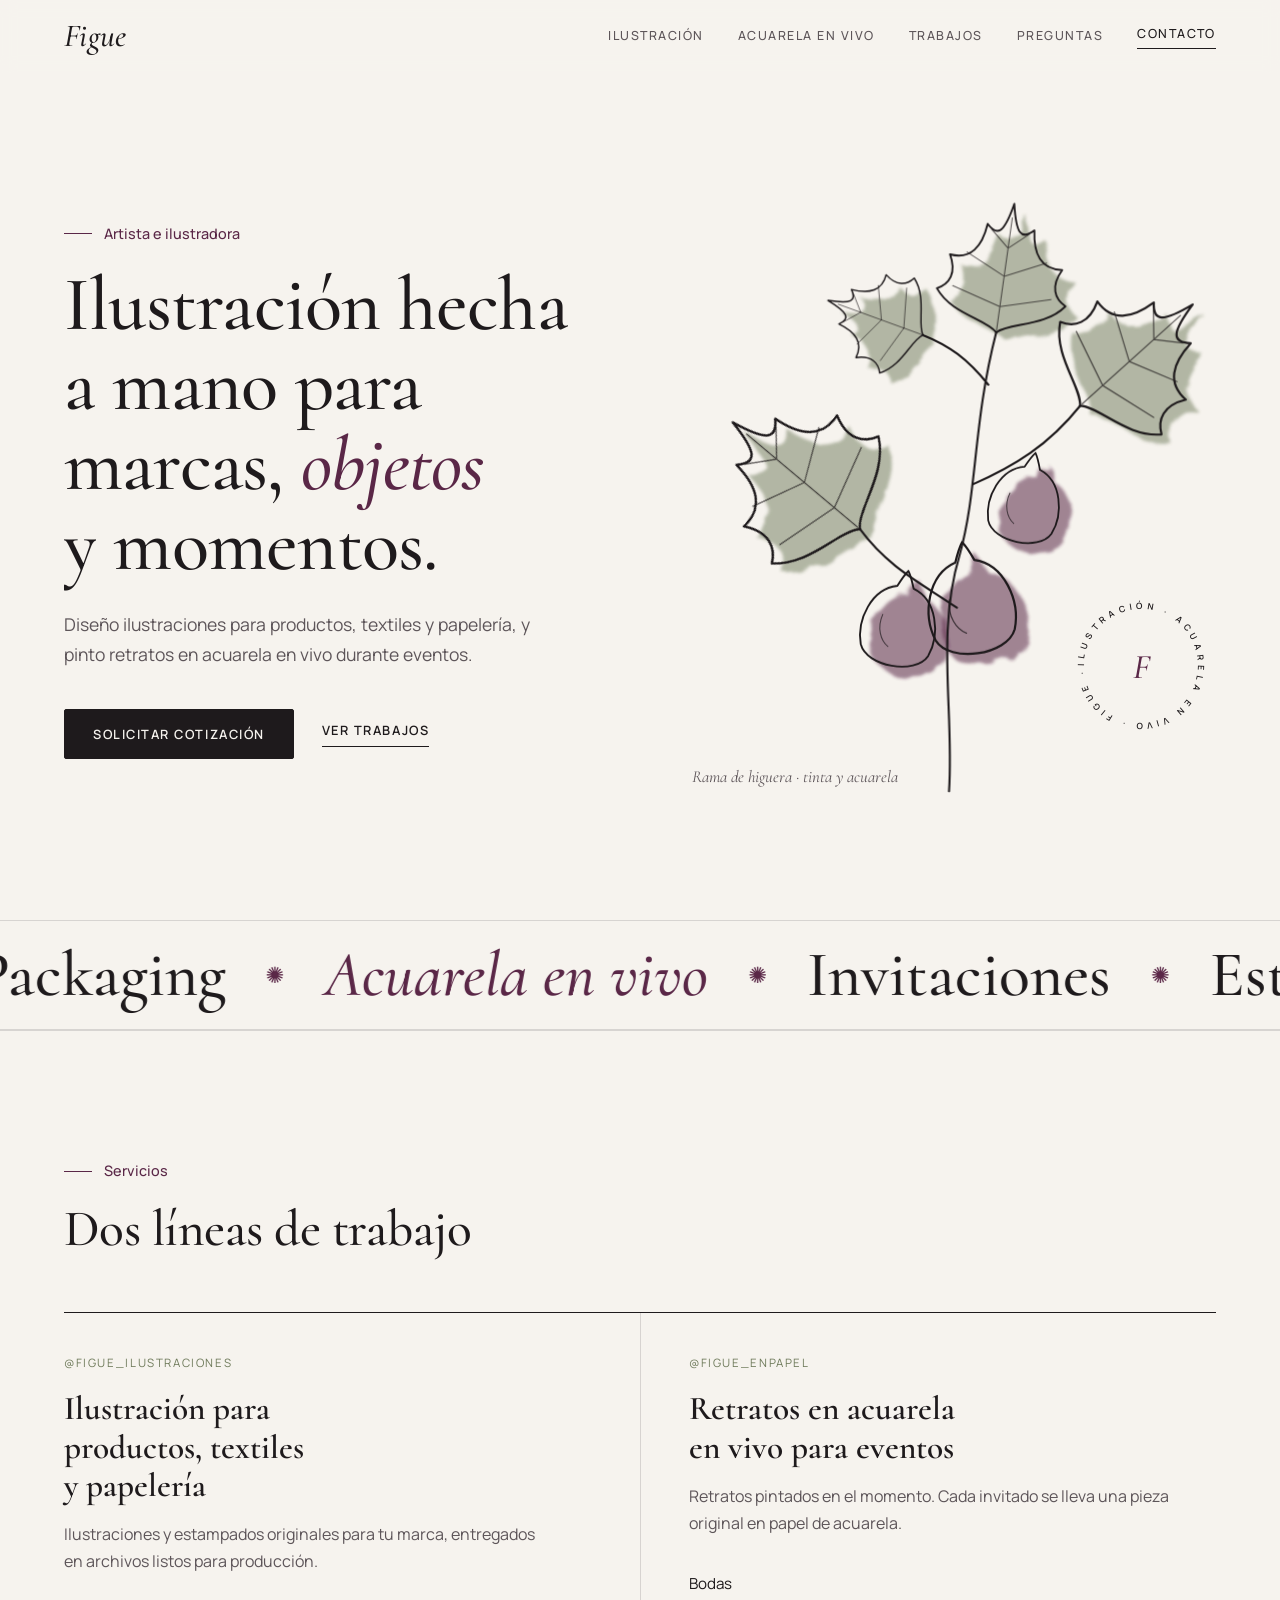
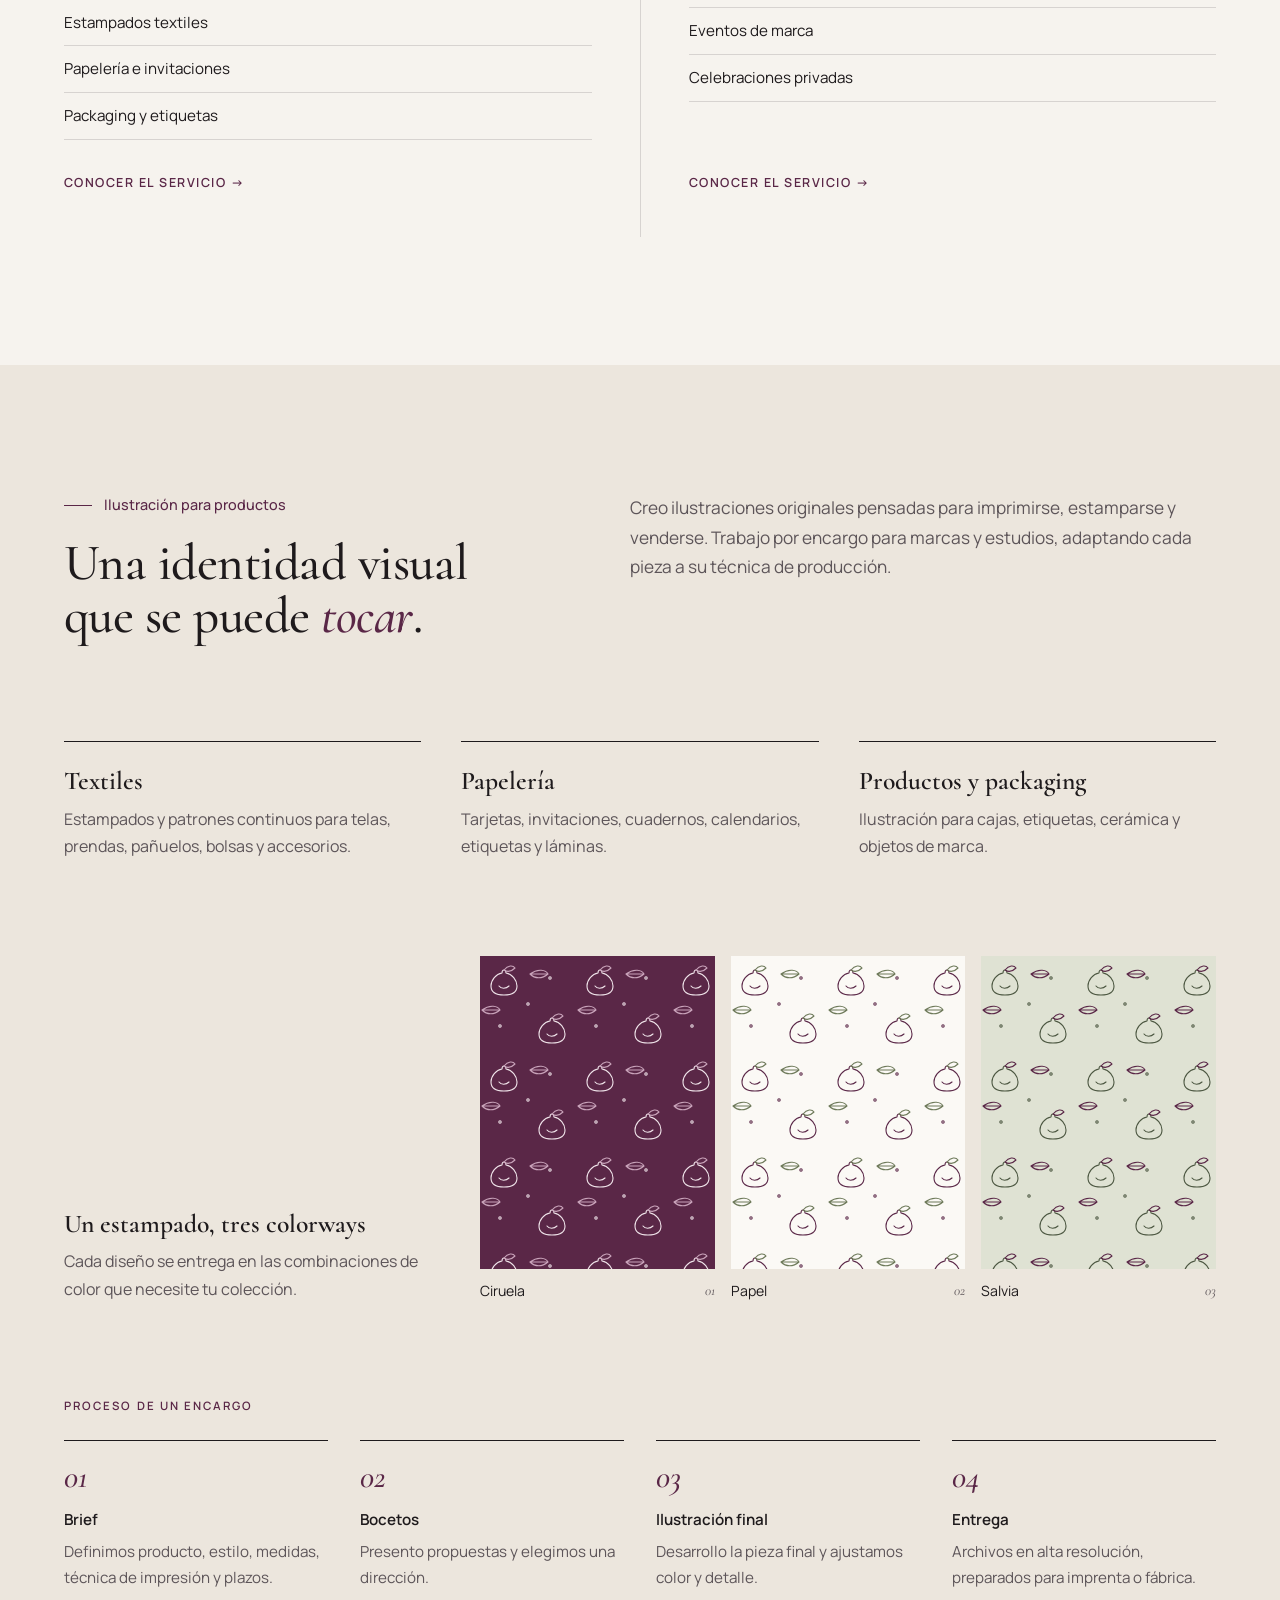
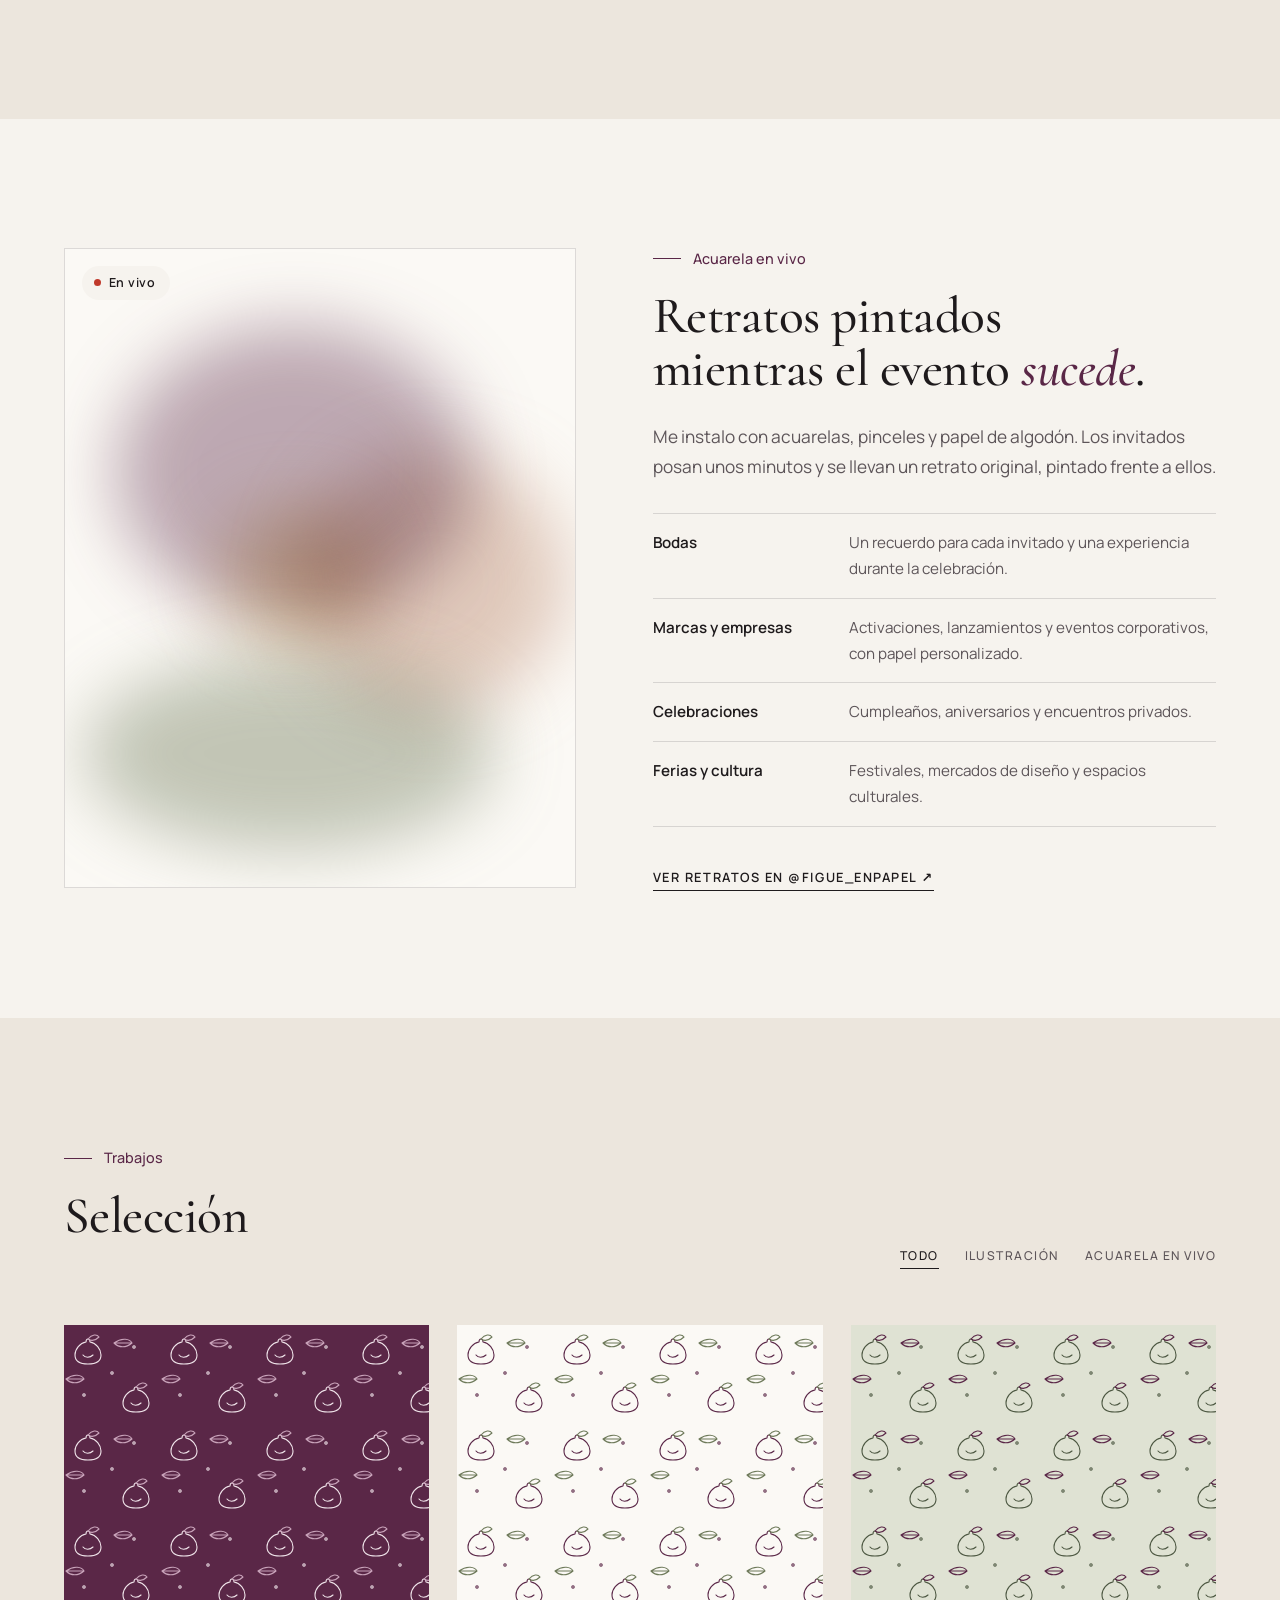
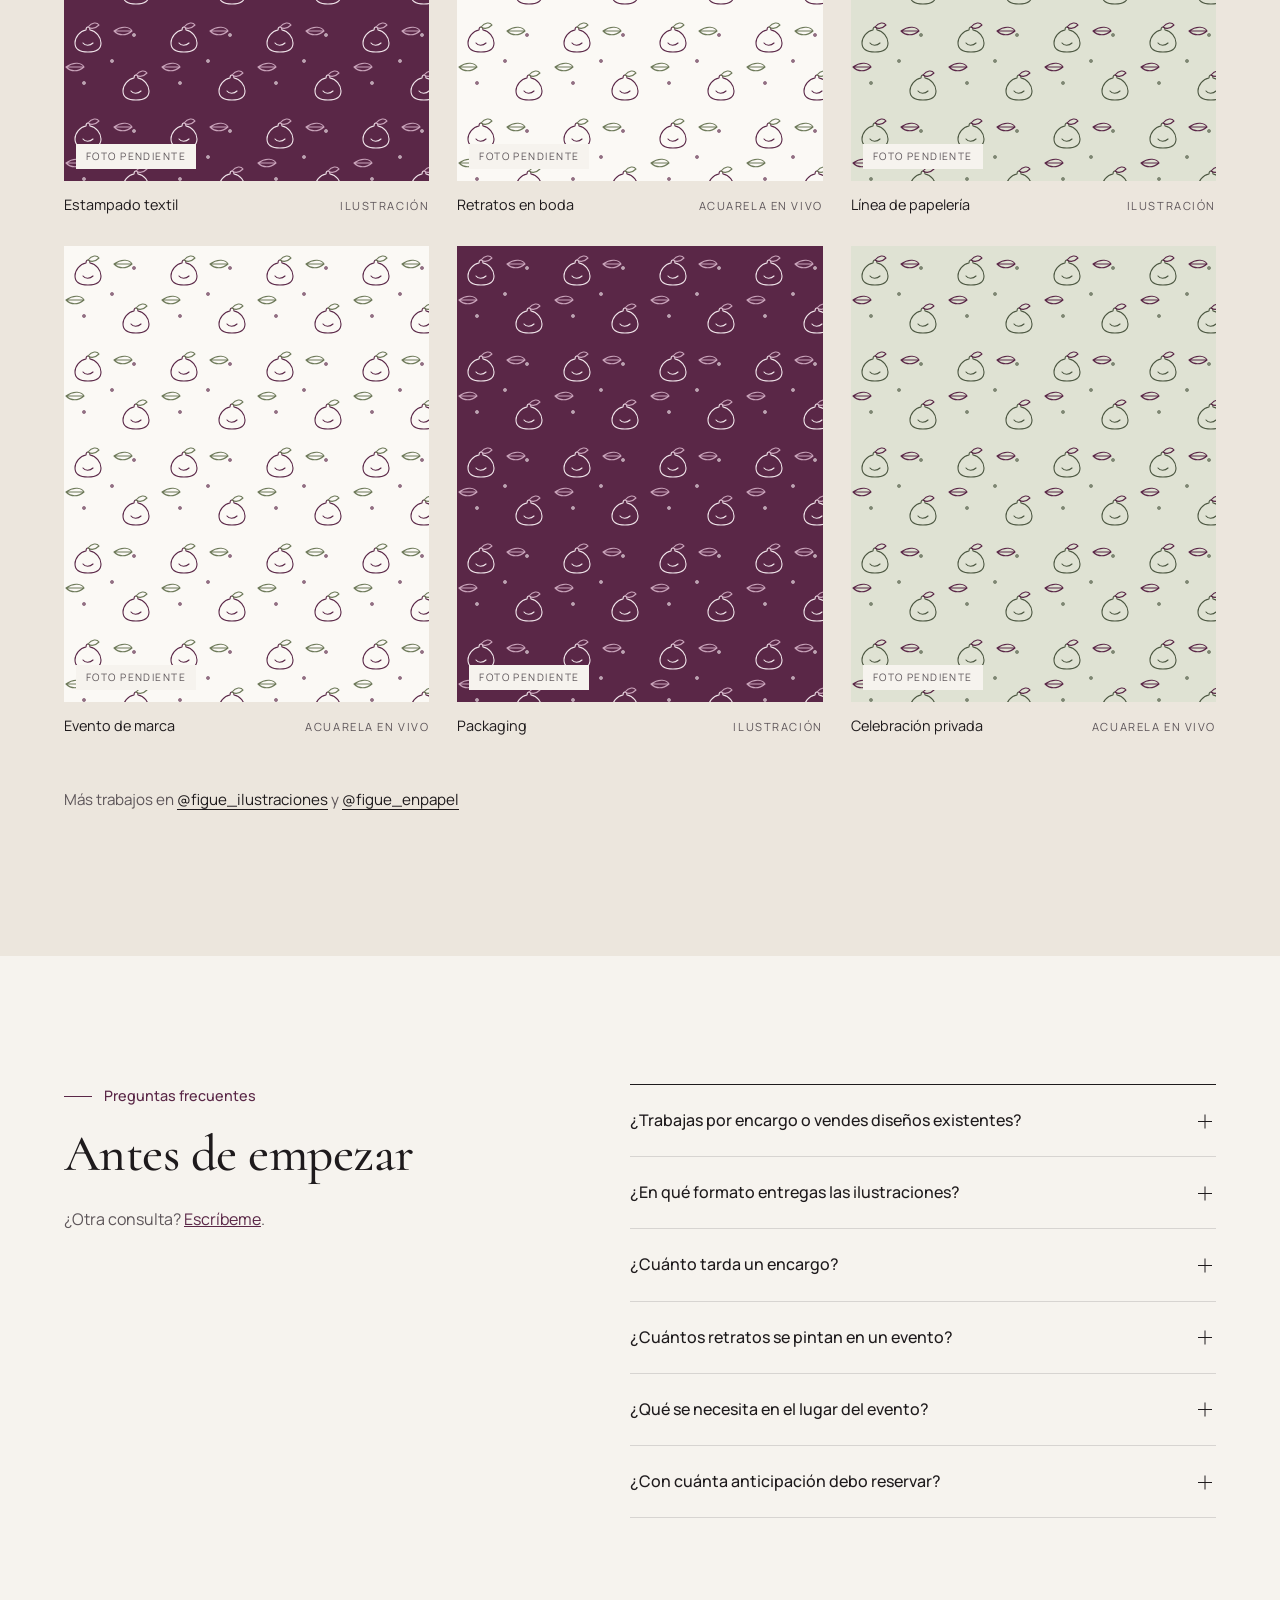
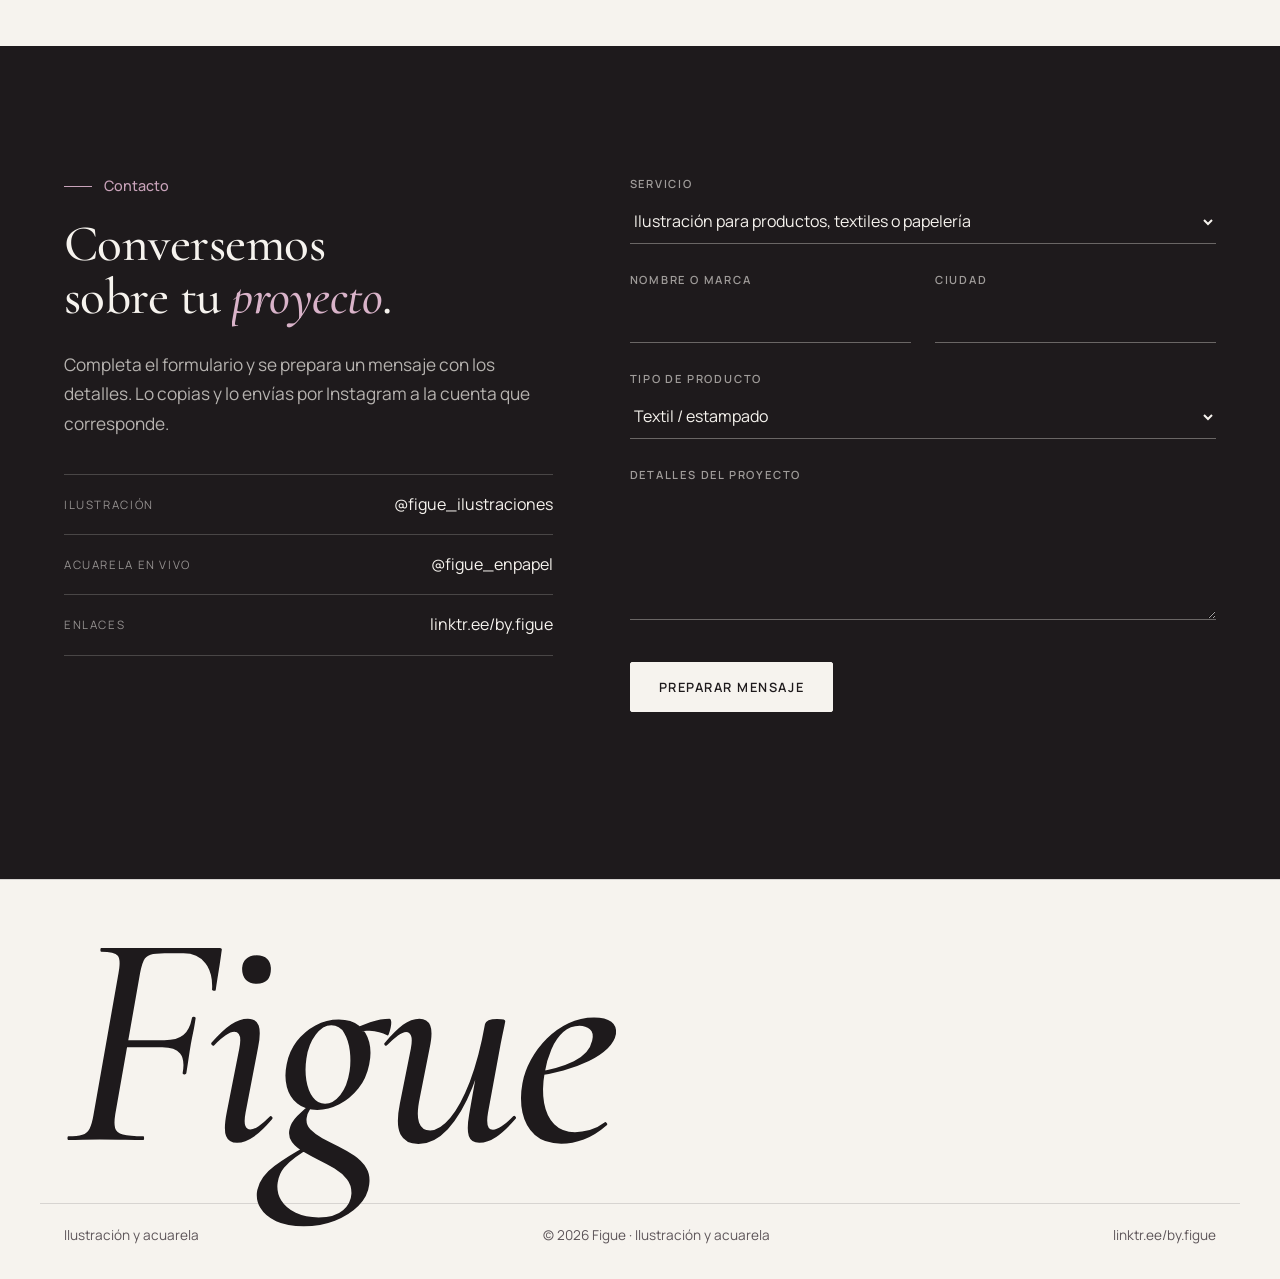
==== commit df1bfbe8: "Figue: optimización para teléfono (carruseles, ver más, menú y botón fijo) Co-Authored-By: Claude Op" ====
--- a/figue/index.html
+++ b/figue/index.html
@@ -107,7 +107,7 @@
           <p class="label">Servicios</p>
           <h2 data-split>Dos líneas de trabajo</h2>
         </header>
-        <div class="paths">
+        <div class="paths swipe">
           <a class="path" href="#productos" data-cursor="Ver">
             <span class="path__tag">@figue_ilustraciones</span>
             <h3>Ilustración para productos, textiles y papelería</h3>
@@ -137,7 +137,7 @@
           <p class="lead">Creo ilustraciones originales pensadas para imprimirse, estamparse y venderse. Trabajo por encargo para marcas y estudios, adaptando cada pieza a su técnica de producción.</p>
         </div>
 
-        <div class="cols">
+        <div class="cols swipe">
           <article class="col">
             <h3>Textiles</h3>
             <p>Estampados y patrones continuos para telas, prendas, pañuelos, bolsas y accesorios.</p>
@@ -166,7 +166,7 @@
 
         <div class="process">
           <h3 class="process__title">Proceso de un encargo</h3>
-          <ol class="steps">
+          <ol class="steps swipe">
             <li><span class="step__n">01</span><h4>Brief</h4><p>Definimos producto, estilo, medidas, técnica de impresión y plazos.</p></li>
             <li><span class="step__n">02</span><h4>Bocetos</h4><p>Presento propuestas y elegimos una dirección.</p></li>
             <li><span class="step__n">03</span><h4>Ilustración final</h4><p>Desarrollo la pieza final y ajustamos color y detalle.</p></li>
@@ -187,7 +187,7 @@
           <p class="label">Acuarela en vivo</p>
           <h2 data-split>Retratos pintados mientras el evento <em>sucede</em>.</h2>
           <p class="lead">Me instalo con acuarelas, pinceles y papel de algodón. Los invitados posan unos minutos y se llevan un retrato original, pintado frente a ellos.</p>
-          <dl class="specs">
+          <dl class="specs" data-collapse="2" data-more="Ver todos los eventos" data-less="Ver menos">
             <div><dt>Bodas</dt><dd>Un recuerdo para cada invitado y una experiencia durante la celebración.</dd></div>
             <div><dt>Marcas y empresas</dt><dd>Activaciones, lanzamientos y eventos corporativos, con papel personalizado.</dd></div>
             <div><dt>Celebraciones</dt><dd>Cumpleaños, aniversarios y encuentros privados.</dd></div>
@@ -213,7 +213,7 @@
           </div>
         </header>
         <!-- Reemplaza cada .shot__ph por <img src="img/archivo.jpg" alt="descripción"> -->
-        <div class="gallery">
+        <div class="gallery swipe">
           <figure class="shot" data-cat="productos" data-cursor="Ver"><div class="shot__ph sw--plum"><span>Foto pendiente</span></div><figcaption><span>Estampado textil</span><span>Ilustración</span></figcaption></figure>
           <figure class="shot" data-cat="eventos" data-cursor="Ver"><div class="shot__ph sw--paper"><span>Foto pendiente</span></div><figcaption><span>Retratos en boda</span><span>Acuarela en vivo</span></figcaption></figure>
           <figure class="shot" data-cat="productos" data-cursor="Ver"><div class="shot__ph sw--sage"><span>Foto pendiente</span></div><figcaption><span>Línea de papelería</span><span>Ilustración</span></figcaption></figure>
@@ -233,7 +233,7 @@
           <h2 data-split>Antes de empezar</h2>
           <p class="muted">¿Otra consulta? <a href="#contacto">Escríbeme</a>.</p>
         </header>
-        <div class="faq">
+        <div class="faq" data-collapse="3" data-more="Ver más preguntas" data-less="Ver menos">
           <details>
             <summary>¿Trabajas por encargo o vendes diseños existentes?</summary>
             <p>Principalmente por encargo, creando ilustraciones nuevas para cada producto. Si te interesa un diseño de mi portafolio, consúltame por su disponibilidad.</p>
@@ -342,6 +342,7 @@
   </footer>
 
   <div class="cursor" aria-hidden="true"><span></span></div>
+  <a href="#contacto" class="mobile-cta" aria-hidden="true" tabindex="-1">Solicitar cotización</a>
   <script src="script.js"></script>
 </body>
 </html>
--- a/figue/styles.css
+++ b/figue/styles.css
@@ -327,3 +327,111 @@
   .steps li::before { transform: scaleX(1); transition: none; }
   .cursor { display: none; }
 }
+
+/* ---------- Teléfono ---------- */
+.swipe-ui, .more-btn, .mobile-cta { display: none; }
+
+@media (max-width: 760px) {
+  body { font-size: 15.5px; }
+  .section { padding-block: 64px; }
+  .section__head { margin-bottom: 32px; }
+  h2 { font-size: clamp(2rem, 8.4vw, 2.5rem); }
+  .lead { font-size: 1rem; }
+
+  /* Menú a pantalla completa */
+  .nav__toggle { width: 44px; height: 44px; place-content: center; }
+  .nav__menu { top: 72px; height: calc(100dvh - 72px - env(safe-area-inset-top, 0px)); gap: 6px; padding-top: 32px; justify-content: flex-start; border-bottom: 0; }
+  .nav__menu a { font: 500 2.2rem/1.25 var(--display); letter-spacing: 0; text-transform: none; color: var(--ink); padding: 6px 0; }
+  .nav__menu .nav__cta { border: 0; padding: 6px 0; color: var(--plum); font-style: italic; }
+  body.menu-open { overflow: hidden; }
+
+  /* Hero más compacto */
+  .hero { padding-block: 28px 40px; }
+  .hero h1 { font-size: clamp(2.4rem, 11vw, 3rem); margin-bottom: 1rem; }
+  .hero__lead { font-size: 1rem; margin-bottom: 1.6rem; }
+  .hero__cta { gap: 20px; }
+  .hero__cta .btn { flex: 1 1 100%; }
+  .hero__inner { gap: 28px; }
+  .hero__art { width: 78%; max-width: 320px; margin: 0 0 0 auto; }
+  .stamp { width: 86px; right: auto; left: -30%; bottom: 18%; }
+  .hero__caption { left: -28%; bottom: 0; font-size: .95rem; }
+
+  .marquee { padding-block: 14px; }
+  .marquee span { font-size: 2rem; }
+  .marquee__track { gap: 24px; }
+
+  /* Carruseles para deslizar */
+  .swipe {
+    display: flex !important; gap: 14px; overflow-x: auto; overscroll-behavior-x: contain;
+    scroll-snap-type: x mandatory; scroll-padding-inline: max(24px, env(safe-area-inset-left, 0px));
+    margin-inline: calc(-1 * max(24px, env(safe-area-inset-left, 0px)));
+    padding-inline: max(24px, env(safe-area-inset-left, 0px));
+    padding-bottom: 4px; scrollbar-width: none; -webkit-overflow-scrolling: touch;
+  }
+  .swipe::-webkit-scrollbar { display: none; }
+  .swipe > * { flex: 0 0 84%; scroll-snap-align: start; min-width: 0; }
+  .swipe > .is-hidden { display: none; }
+  .swipe-ui { display: flex; align-items: center; justify-content: space-between; gap: 16px; margin-top: 18px; }
+  .swipe-ui__dots { display: flex; gap: 6px; }
+  .swipe-ui__dots button { width: 28px; height: 28px; padding: 0; border: 0; background: none; cursor: pointer; display: grid; place-items: center; }
+  .swipe-ui__dots button::before { content: ""; width: 7px; height: 7px; border-radius: 50%; background: var(--line); transition: background .3s, width .3s; }
+  .swipe-ui__dots button[aria-current="true"]::before { width: 20px; border-radius: 4px; background: var(--ink); }
+  .swipe-ui__hint { font-size: .8rem; color: var(--ink-soft); display: inline-flex; align-items: center; gap: 6px; }
+  .swipe-ui__hint span { display: inline-block; animation: nudge 1.6s ease-in-out infinite; }
+  @keyframes nudge { 50% { transform: translateX(5px); } }
+  .section--ink .swipe-ui__dots button[aria-current="true"]::before { background: var(--paper); }
+
+  /* Servicios como tarjetas */
+  .paths { border-top: 0; }
+  .path, .path + .path { padding: 26px 22px 24px; border: 1px solid var(--line); border-top: 1px solid var(--ink); background: var(--paper); }
+  .path::before { display: none; }
+  .path h3 { font-size: 1.6rem; }
+  .path__list { margin-bottom: 22px; }
+
+  /* Productos */
+  .cols { margin-top: 40px; }
+  .col { background: rgba(255, 255, 255, .35); padding: 22px 20px; }
+  .colorways { margin-top: 56px; }
+  .swatches { gap: 10px; }
+  .process { margin-top: 56px; }
+  .steps > li { flex-basis: 72%; padding-right: 8px; }
+
+  /* Eventos */
+  .split--media { gap: 28px; }
+  .plate--event .wc { aspect-ratio: 16 / 11; }
+
+  /* Galería */
+  .section__head--row { gap: 16px; }
+  .filters { gap: 4px 18px; width: 100%; }
+  .filter { min-height: 40px; }
+  .gallery > * { flex-basis: 76%; }
+  .gallery__more { margin-top: 28px; }
+
+  /* Ver más */
+  .is-extra { display: none !important; }
+  .more-btn { display: inline-flex; align-items: center; gap: 8px; margin-top: 18px; min-height: 44px; background: none; border: 0; padding: 0; font: 600 .78rem var(--sans); letter-spacing: .12em; text-transform: uppercase; color: var(--ink); border-bottom: 1px solid currentColor; cursor: pointer; }
+  .more-btn::after { content: "+"; font-size: 1rem; letter-spacing: 0; }
+  .more-btn[aria-expanded="true"]::after { content: "−"; }
+  .specs { margin-bottom: 8px; }
+  #eventos .link { display: inline-block; margin-top: 28px; }
+
+  /* FAQ y contacto */
+  .faq summary { padding-block: 18px; }
+  .contact-list a { font-size: .95rem; }
+  .field { margin-bottom: 22px; }
+  .form .btn { width: 100%; }
+  .footer__mark { font-size: 30vw; }
+  .footer__inner { flex-direction: column; align-items: flex-start; gap: 6px; padding-bottom: 88px; }
+
+  /* Botón fijo para cotizar */
+  .mobile-cta {
+    display: flex; align-items: center; justify-content: center;
+    position: fixed; z-index: 45; left: max(16px, env(safe-area-inset-left, 0px)); right: max(16px, env(safe-area-inset-right, 0px));
+    bottom: calc(14px + env(safe-area-inset-bottom, 0px)); min-height: 52px;
+    background: var(--ink); color: var(--paper); text-decoration: none; border-radius: 2px;
+    font: 600 .8rem var(--sans); letter-spacing: .12em; text-transform: uppercase;
+    box-shadow: 0 12px 30px -12px rgba(30, 26, 28, .5);
+    transform: translateY(160%); transition: transform .5s cubic-bezier(.2, .8, .2, 1);
+  }
+  .mobile-cta.is-shown { transform: none; }
+}
